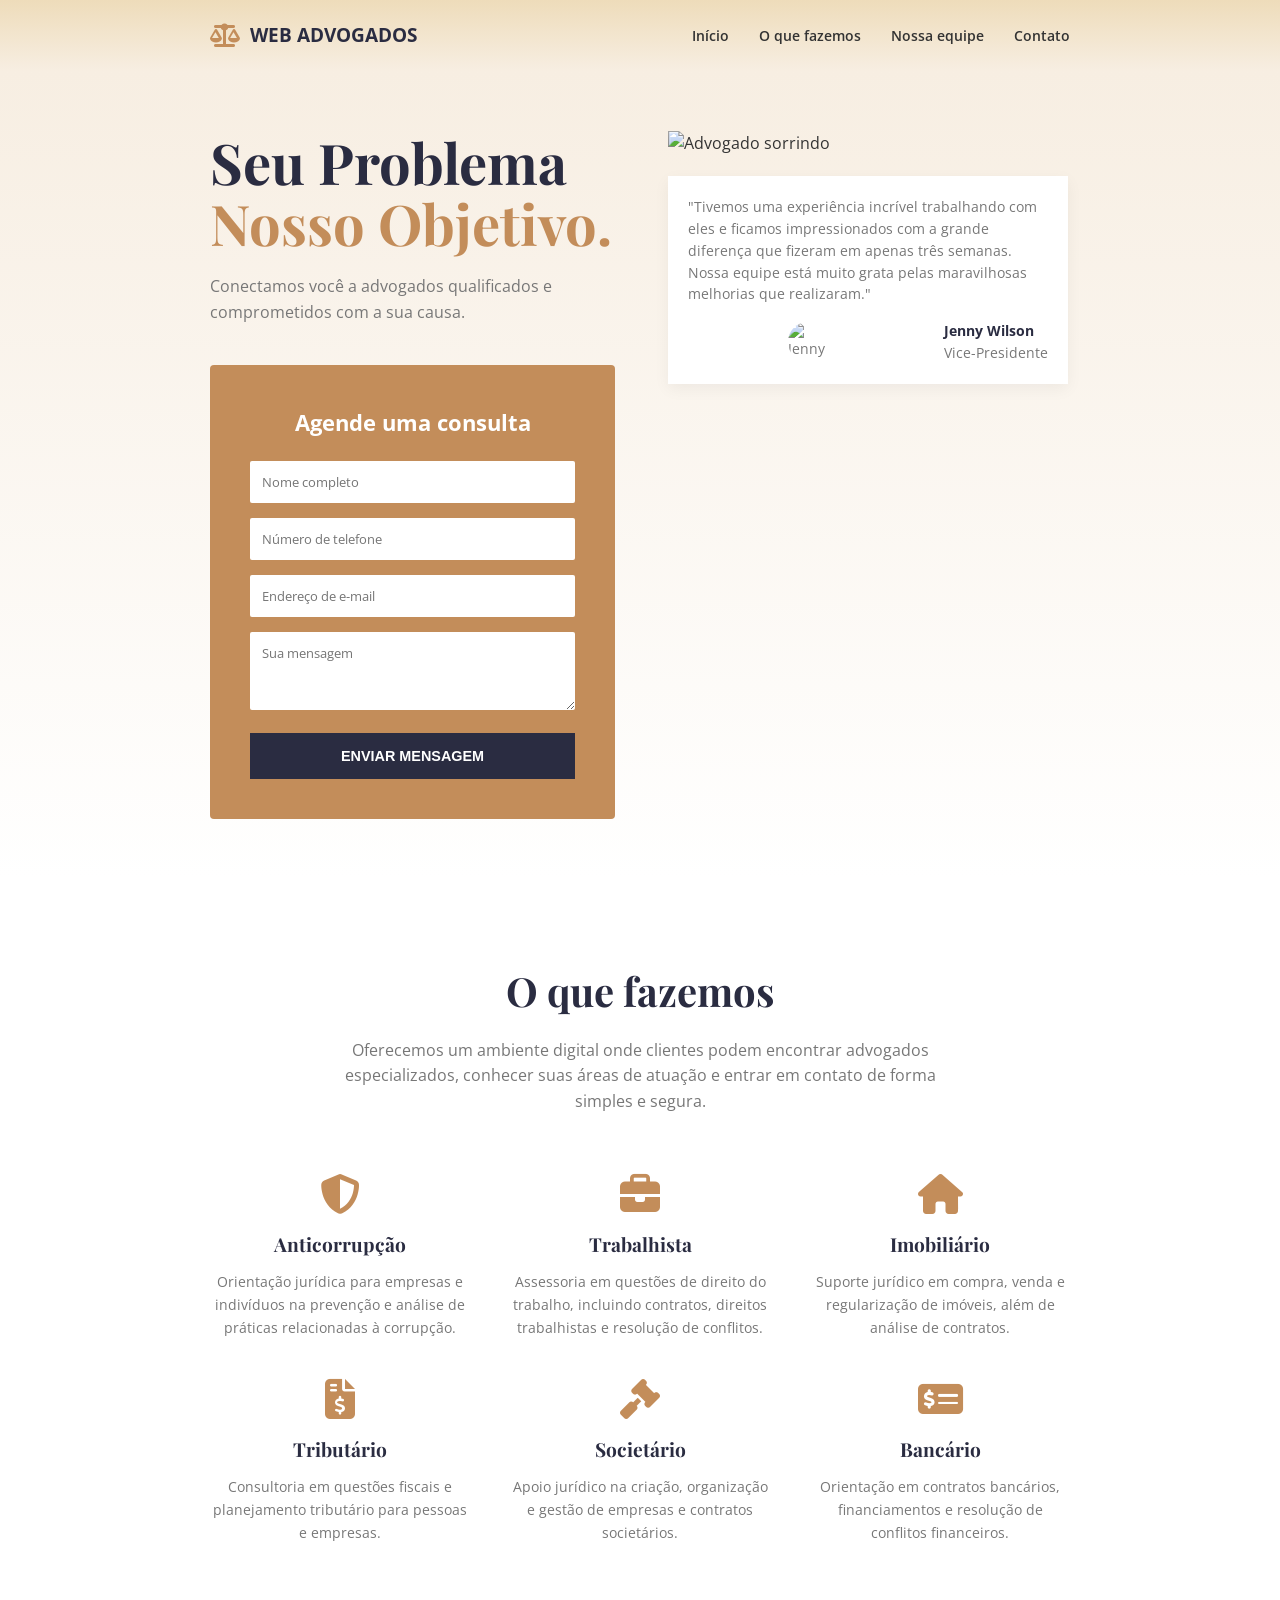
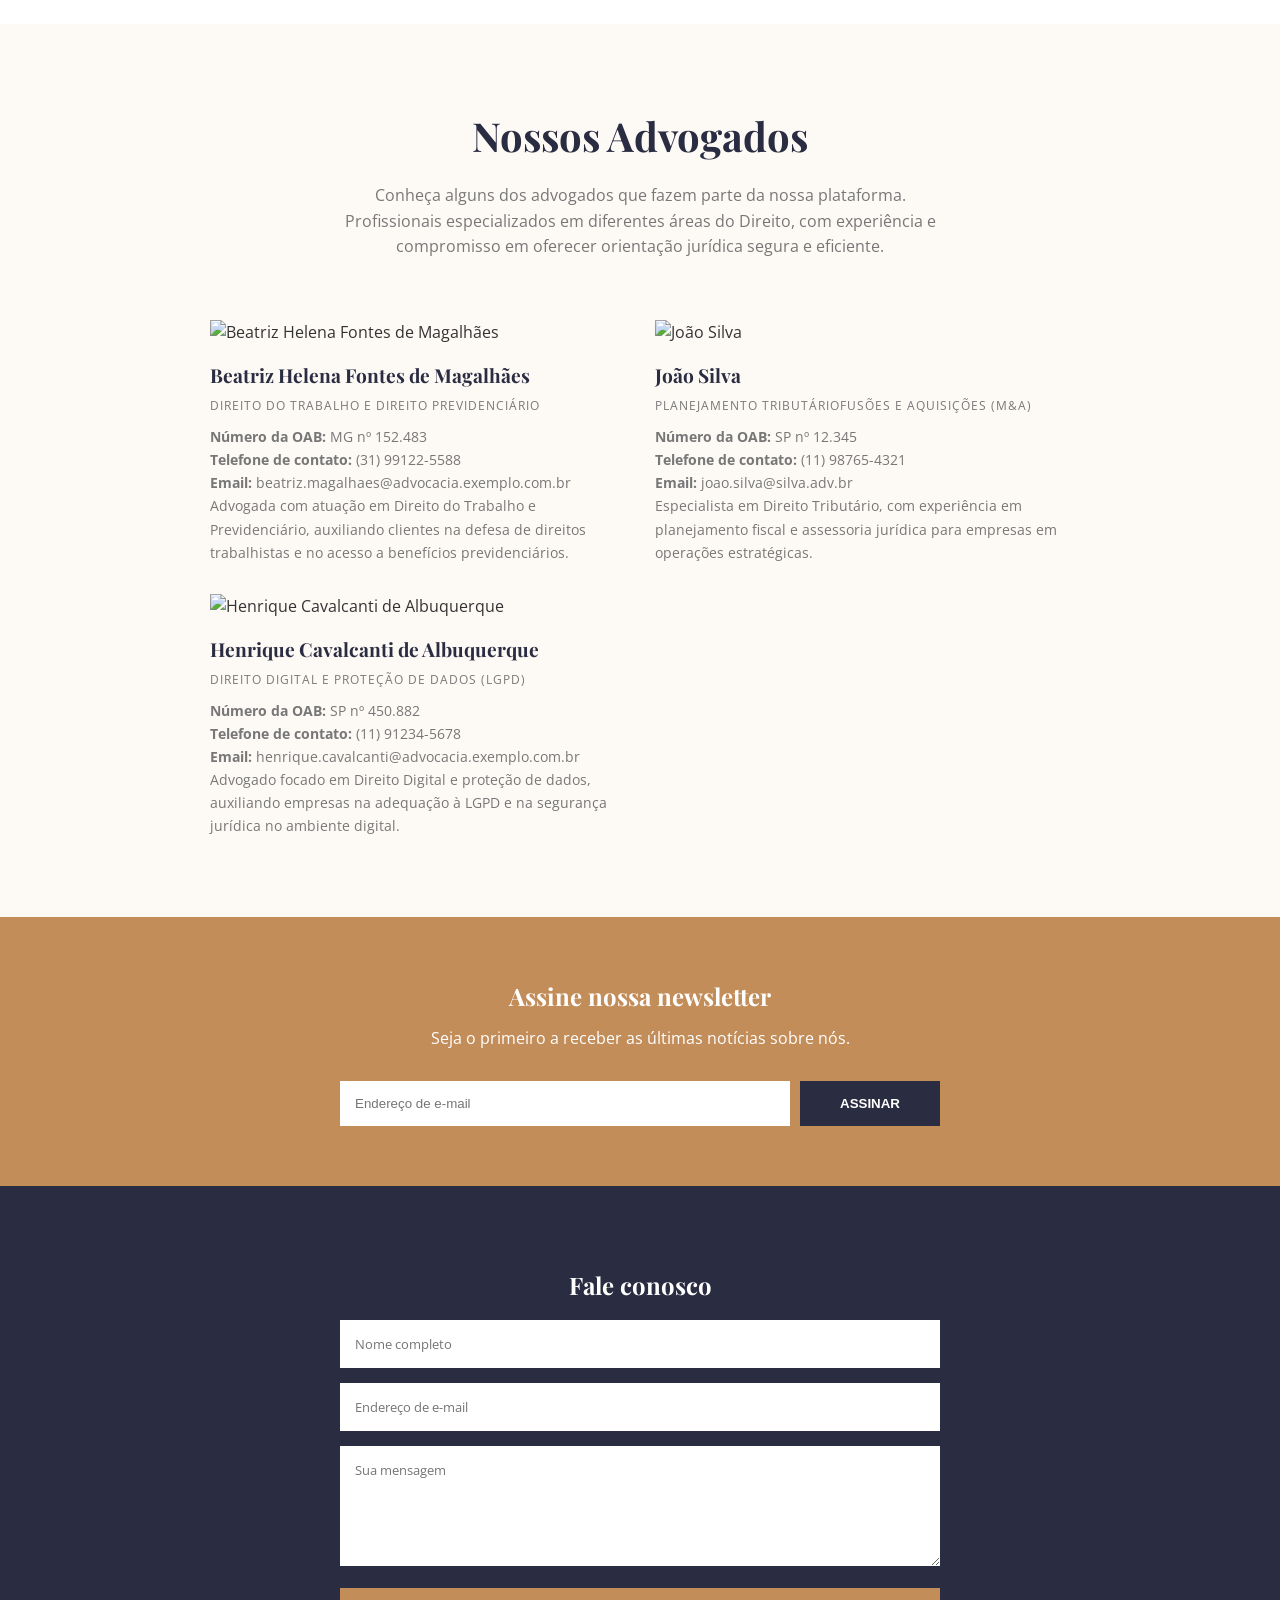
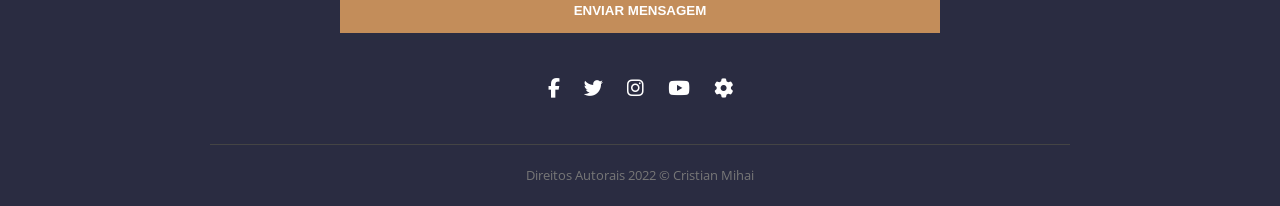
==== index.html @ 48b7bbeb "Site Web Advogados" ====
<!DOCTYPE html>
<html lang="pt-BR">
<head>
    <meta charset="UTF-8">
    <meta name="viewport" content="width=device-width, initial-scale=1.0">
    <title>Web Advogados</title>
    <link href="https://fonts.googleapis.com/css2?family=Playfair+Display:wght@700;900&family=Open+Sans:wght@400;600;700&display=swap" rel="stylesheet">
    <link rel="stylesheet" href="https://cdnjs.cloudflare.com/ajax/libs/font-awesome/6.4.0/css/all.min.css">
    <link rel="stylesheet" href="style.css">    
</head>
<body>

    <header>
        <div class="container header-content">
            <div class="logo">
                <i class="fa-solid fa-scale-balanced"></i> Web Advogados
            </div>
            <nav>
                <ul>
                    <li><a href="#">Início</a></li>
                    <li><a href="#">O que fazemos</a></li>
                    <li><a href="#">Nossa equipe</a></li>
                    <li><a href="#">Contato</a></li>
                </ul>
            </nav>
        </div>
    </header>

    <section class="hero">
        <div class="container hero-grid">
            <div class="hero-text">
                <h1>Seu Problema<br><span>Nosso Objetivo.</span></h1>
                <p>Conectamos você a advogados qualificados e comprometidos com a sua causa.</p>                 
                <div class="appointment-form">
                    <h3>Agende uma consulta</h3>
                    <form>
                        <input type="text" placeholder="Nome completo">
                        <input type="tel" placeholder="Número de telefone">
                        <input type="email" placeholder="Endereço de e-mail">
                        <textarea rows="3" placeholder="Sua mensagem"></textarea>
                        <button type="submit">Enviar Mensagem</button>
                    </form>
                </div>
            </div>

            <div class="hero-image-container">
                <img src="https://images.unsplash.com/photo-1560250097-0b93528c311a?ixlib=rb-4.0.3&auto=format&fit=crop&w=800&q=80" alt="Advogado sorrindo">
                
                <div class="testimonial">
                    <p>"Tivemos uma experiência incrível trabalhando com eles e ficamos impressionados com a grande diferença que fizeram em apenas três semanas. Nossa equipe está muito grata pelas maravilhosas melhorias que realizaram."</p>
                    <div class="testimonial-author">
                        <img src="https://images.unsplash.com/photo-1494790108377-be9c29b29330?ixlib=rb-4.0.3&auto=format&fit=crop&w=150&q=80" alt="Jenny Wilson">
                        <div class="author-info">
                            <strong>Jenny Wilson</strong>
                            <span>Vice-Presidente</span>
                        </div>
                    </div>
                </div>
            </div>
        </div>
    </section>

    <section class="services">
        <div class="container">
            <div class="section-header">
                <h2>O que fazemos</h2>
                <p>Oferecemos um ambiente digital onde clientes podem encontrar advogados especializados, conhecer suas áreas de atuação e entrar em contato de forma simples e segura.</p>
            </div>
            
            <div class="services-grid">
                <div class="service-item">
                    <i class="fa-solid fa-shield-halved"></i>
                    <h4>Anticorrupção</h4>
                    <p>Orientação jurídica para empresas e indivíduos na prevenção e análise de práticas relacionadas à corrupção.</p>
                </div>
                <div class="service-item">
                    <i class="fa-solid fa-briefcase"></i>
                    <h4>Trabalhista</h4>
                    <p>Assessoria em questões de direito do trabalho, incluindo contratos, direitos trabalhistas e resolução de conflitos.</p>
                </div>
                <div class="service-item">
                    <i class="fa-solid fa-house"></i>
                    <h4>Imobiliário</h4>
                    <p>Suporte jurídico em compra, venda e regularização de imóveis, além de análise de contratos.</p>
                </div>
                <div class="service-item">
                    <i class="fa-solid fa-file-invoice-dollar"></i>
                    <h4>Tributário</h4>
                    <p>Consultoria em questões fiscais e planejamento tributário para pessoas e empresas.</p>
                </div>
                <div class="service-item">
                    <i class="fa-solid fa-gavel"></i>
                    <h4>Societário</h4>
                    <p>Apoio jurídico na criação, organização e gestão de empresas e contratos societários.</p>
                </div>
                <div class="service-item">
                    <i class="fa-solid fa-money-check-dollar"></i>
                    <h4>Bancário</h4>
                    <p>Orientação em contratos bancários, financiamentos e resolução de conflitos financeiros.</p>
                </div>
            </div>
        </div>
    </section>

    <section class="team">
        <div class="container">
            <div class="section-header">
                <h2>Nossos Advogados</h2>
                <p>Conheça alguns dos advogados que fazem parte da nossa plataforma. 
                Profissionais especializados em diferentes áreas do Direito, com experiência 
                e compromisso em oferecer orientação jurídica segura e eficiente.</p>
            </div>

            <div class="team-grid">
                <div class="team-member">
                    <img src="b.jpeg" alt="Beatriz Helena Fontes de Magalhães">
                    <h4>Beatriz Helena Fontes de Magalhães</h4>
                    <span class="role">Direito do Trabalho e Direito Previdenciário</span>
                    <p><strong>Número da OAB:</strong> MG nº 152.483</p>
                    <p><strong>Telefone de contato:</strong> (31) 99122-5588</p>
                    <p><strong>Email:</strong> beatriz.magalhaes@advocacia.exemplo.com.br</p>
                    <p>Advogada com atuação em Direito do Trabalho e Previdenciário, auxiliando 
                    clientes na defesa de direitos trabalhistas e no acesso a benefícios previdenciários.</p>
                </div>
                <div class="team-member">
                    <img src="a.jpeg" alt="João Silva">
                    <h4>João Silva</h4>
                    <span class="role">Planejamento TributárioFusões e Aquisições (M&A)</span>
                    <p><strong>Número da OAB:</strong> SP nº 12.345</p>
                    <p><strong>Telefone de contato:</strong> (11) 98765-4321</p>
                    <p><strong>Email:</strong>  joao.silva@silva.adv.br</p>
                    <p>Especialista em Direito Tributário, com experiência em planejamento fiscal 
                    e assessoria jurídica para empresas em operações estratégicas.</p>
                </div>
                <div class="team-member">
                    <img src="c.jpeg" alt="Henrique Cavalcanti de Albuquerque">
                    <h4>Henrique Cavalcanti de Albuquerque</h4>
                    <span class="role">Direito Digital e Proteção de Dados (LGPD)</span>
                    <p><strong>Número da OAB:</strong> SP nº 450.882</p>
                    <p><strong>Telefone de contato:</strong> (11) 91234-5678</p>
                    <p><strong>Email:</strong> henrique.cavalcanti@advocacia.exemplo.com.br</p>
                    <p>Advogado focado em Direito Digital e proteção de dados, auxiliando empresas 
                    na adequação à LGPD e na segurança jurídica no ambiente digital.</p>
                </div>
            </div>
        </div>
    </section>

    <section class="newsletter">
        <div class="container">
            <h2>Assine nossa newsletter</h2>
            <p>Seja o primeiro a receber as últimas notícias sobre nós.</p>
            <form class="newsletter-form">
                <input type="email" placeholder="Endereço de e-mail" required>
                <button type="submit">ASSINAR</button>
            </form>
        </div>
    </section>

    <footer>
        <div class="container">
            <h2>Fale conosco</h2>
            
            <form class="contact-form">
                <input type="text" placeholder="Nome completo" required>
                <input type="email" placeholder="Endereço de e-mail" required>
                <textarea placeholder="Sua mensagem" required></textarea>
                <button type="submit">ENVIAR MENSAGEM</button>
            </form>

            <div class="social-icons">
                <a href="#"><i class="fa-brands fa-facebook-f"></i></a>
                <a href="#"><i class="fa-brands fa-twitter"></i></a>
                <a href="#"><i class="fa-brands fa-instagram"></i></a>
                <a href="#"><i class="fa-brands fa-youtube"></i></a>
                <a href="#"><i class="fa-solid fa-gear"></i></a>
            </div>

            <div class="copyright">
                <p>Direitos Autorais 2022 © Cristian Mihai</p>
            </div>
        </div>
    </footer>

</body>
</html>
---- style.css ----
:root {
    --primary-dark: #2a2c41;
    --primary-gold: #c38d5a;
    --bg-light: #fdfaf6;
    --text-dark: #333333;
    --text-light: #777777;
    --font-serif: 'Playfair Display', serif;
    --font-sans: 'Open Sans', sans-serif;
}

* {
    margin: 0;
    padding: 0;
    box-sizing: border-box;
}

body {
    font-family: var(--font-sans);
    color: var(--text-dark);
    line-height: 1.6;
    background-color: #ffffff;
}

h1, h2, h3, h4 {
    font-family: var(--font-serif);
    color: var(--primary-dark);
}

a {
    text-decoration: none;
    color: inherit;
}

.container {
    max-width: 900px;
    margin: 0 auto;
    padding: 0 20px;
}

/* --- HEADER --- */
header {
    background: linear-gradient(to bottom, #eedcba, #f7eee2);
    padding: 20px 0;
}

.header-content {
    display: flex;
    justify-content: space-between;
    align-items: center;
}

.logo {
    font-family: var(--font-sans);
    font-weight: 700;
    font-size: 1.2rem;
    color: var(--primary-dark);
    display: flex;
    align-items: center;
    gap: 10px;
    text-transform: uppercase;
}

.logo i {
    color: var(--primary-gold);
    font-size: 1.5rem;
}

nav ul {
    list-style: none;
    display: flex;
    gap: 30px;
    font-size: 0.9rem;
    font-weight: 600;
}

/* --- HERO SECTION --- */
.hero {
    background: linear-gradient(to bottom, #f7eee2, #ffffff);
    padding: 60px 0;
}

.hero-grid {
    display: grid;
    grid-template-columns: 1fr 1fr;
    gap: 50px;
}

.hero-text h1 {
    font-size: 3.5rem;
    line-height: 1.1;
    margin-bottom: 20px;
}

.hero-text h1 span {
    color: var(--primary-gold);
}

.hero-text > p {
    color: var(--text-light);
    margin-bottom: 40px;
    max-width: 400px;
}

.appointment-form {
    background-color: var(--primary-gold);
    padding: 40px;
    border-radius: 4px;
    max-width: 450px;
}

.appointment-form h3 {
    color: #ffffff;
    margin-bottom: 20px;
    font-family: var(--font-sans);
    text-align: center;
    font-size: 1.4rem;
}

.appointment-form input,
.appointment-form textarea {
    width: 100%;
    padding: 12px;
    margin-bottom: 15px;
    border: none;
    border-radius: 2px;
    font-family: var(--font-sans);
}

.appointment-form button {
    width: 100%;
    background-color: var(--primary-dark);
    color: #ffffff;
    border: none;
    padding: 15px;
    font-weight: bold;
    cursor: pointer;
    text-transform: uppercase;
    font-size: 0.9rem;
}

.hero-image-container {
    position: relative;
}

.hero-image-container img {
    width: 100%;
    max-width: 400px;
    display: block;
    margin: 0 auto;
}

.testimonial {
    background-color: #ffffff;
    padding: 20px;
    margin-top: 20px;
    font-size: 0.85rem;
    color: var(--text-light);
    box-shadow: 0 5px 15px rgba(0,0,0,0.05);
    max-width: 400px;
    margin-left: auto;
    margin-right: auto;
}

.testimonial-author {
    display: flex;
    align-items: center;
    gap: 15px;
    margin-top: 15px;
}

.testimonial-author img {
    width: 40px;
    height: 40px;
    border-radius: 50%;
    object-fit: cover;
}

.author-info strong {
    display: block;
    color: var(--primary-dark);
}

/* --- SERVICES SECTION --- */
.services {
    padding: 80px 0;
    text-align: center;
}

.section-header {
    margin-bottom: 60px;
}

.section-header h2 {
    font-size: 2.5rem;
    margin-bottom: 15px;
}

.section-header p {
    color: var(--text-light);
    max-width: 600px;
    margin: 0 auto;
}

.services-grid {
    display: grid;
    grid-template-columns: repeat(3, 1fr);
    gap: 40px;
}

.service-item i {
    font-size: 2.5rem;
    color: var(--primary-gold);
    margin-bottom: 15px;
}

.service-item h4 {
    font-size: 1.2rem;
    margin-bottom: 10px;
}

.service-item p {
    font-size: 0.9rem;
    color: var(--text-light);
}

/* --- TEAM SECTION --- */
.team {
    padding: 80px 0;
    background-color: var(--bg-light);
    text-align: center;
}

.team-grid {
    display: grid;
    grid-template-columns: repeat(2, 1fr);
    gap: 30px;
    text-align: left;
}

.team-member img {
    width: 100%;
    height: 250px;
    object-fit: cover;
    margin-bottom: 15px;
}

.team-member h4 {
    font-size: 1.2rem;
    margin-bottom: 5px;
}

.team-member .role {
    font-size: 0.75rem;
    color: var(--text-light);
    text-transform: uppercase;
    letter-spacing: 1px;
    display: block;
    margin-bottom: 10px;
}

.team-member p {
    font-size: 0.9rem;
    color: var(--text-light);
}

/* --- NEWSLETTER SECTION --- */
.newsletter {
    background-color: var(--primary-gold);
    padding: 60px 0;
    text-align: center;
    color: #ffffff;
}

.newsletter h2 {
    color: #ffffff;
    margin-bottom: 10px;
}

.newsletter p {
    margin-bottom: 30px;
}

.newsletter-form {
    display: flex;
    justify-content: center;
    max-width: 600px;
    margin: 0 auto;
    gap: 10px;
}

.newsletter-form input {
    flex: 1;
    padding: 15px;
    border: none;
}

.newsletter-form button {
    background-color: var(--primary-dark);
    color: #ffffff;
    border: none;
    padding: 0 40px;
    font-weight: bold;
    cursor: pointer;
}

/* --- FOOTER / CONTACT --- */
footer {
    background-color: var(--primary-dark);
    color: #ffffff;
    padding: 80px 0 20px;
    text-align: center;
}

footer h2 {
    color: #ffffff;
    margin-bottom: 15px;
}

footer > p {
    color: #aaaaaa;
    margin-bottom: 40px;
    font-size: 0.9rem;
}

.contact-form {
    max-width: 600px;
    margin: 0 auto 40px;
}

.contact-form input,
.contact-form textarea {
    width: 100%;
    padding: 15px;
    margin-bottom: 15px;
    border: none;
    background-color: #ffffff;
    font-family: var(--font-sans);
}

.contact-form textarea {
    height: 120px;
    resize: vertical;
}

.contact-form button {
    width: 100%;
    background-color: var(--primary-gold);
    color: #ffffff;
    border: none;
    padding: 15px;
    font-weight: bold;
    cursor: pointer;
}

.social-icons {
    margin-bottom: 40px;
}

.social-icons a {
    display: inline-block;
    margin: 0 10px;
    color: #ffffff;
    font-size: 1.2rem;
}

.copyright {
    font-size: 0.8rem;
    color: #777777;
    border-top: 1px solid #444;
    padding-top: 20px;
}
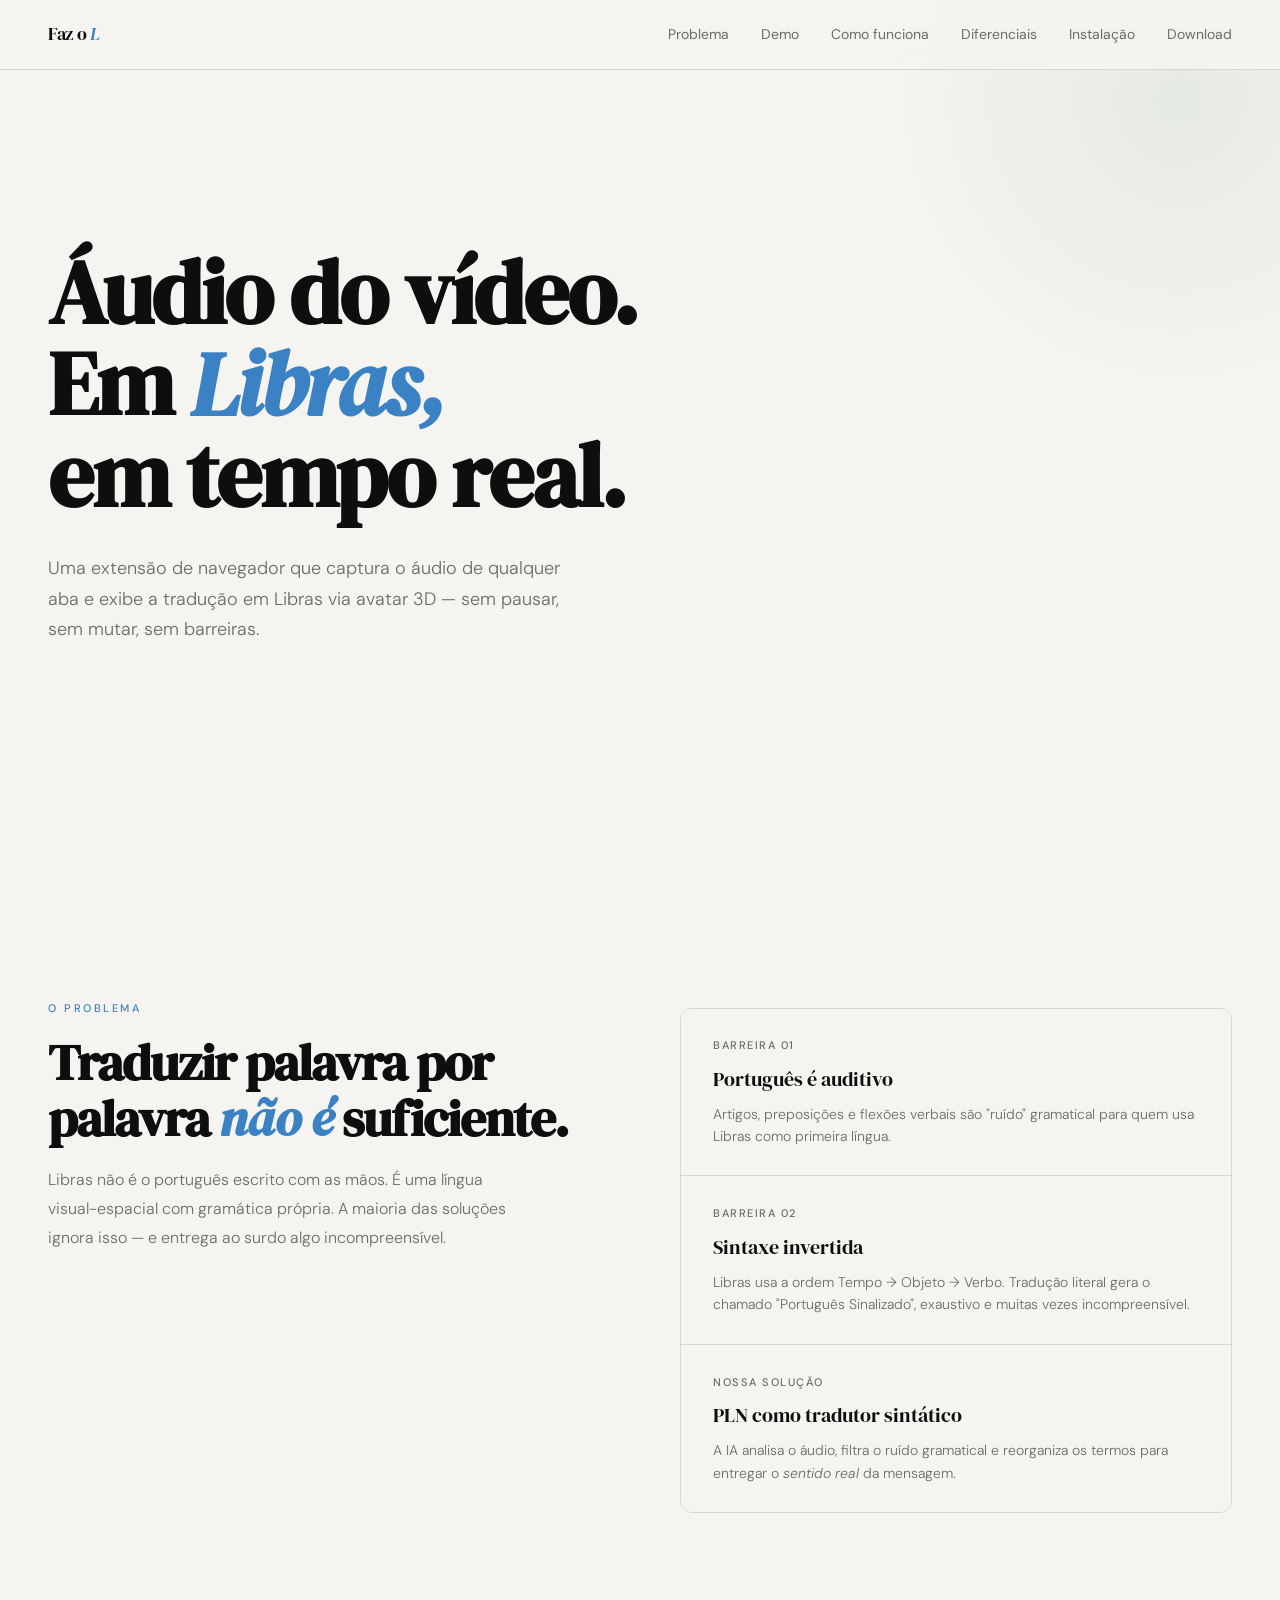
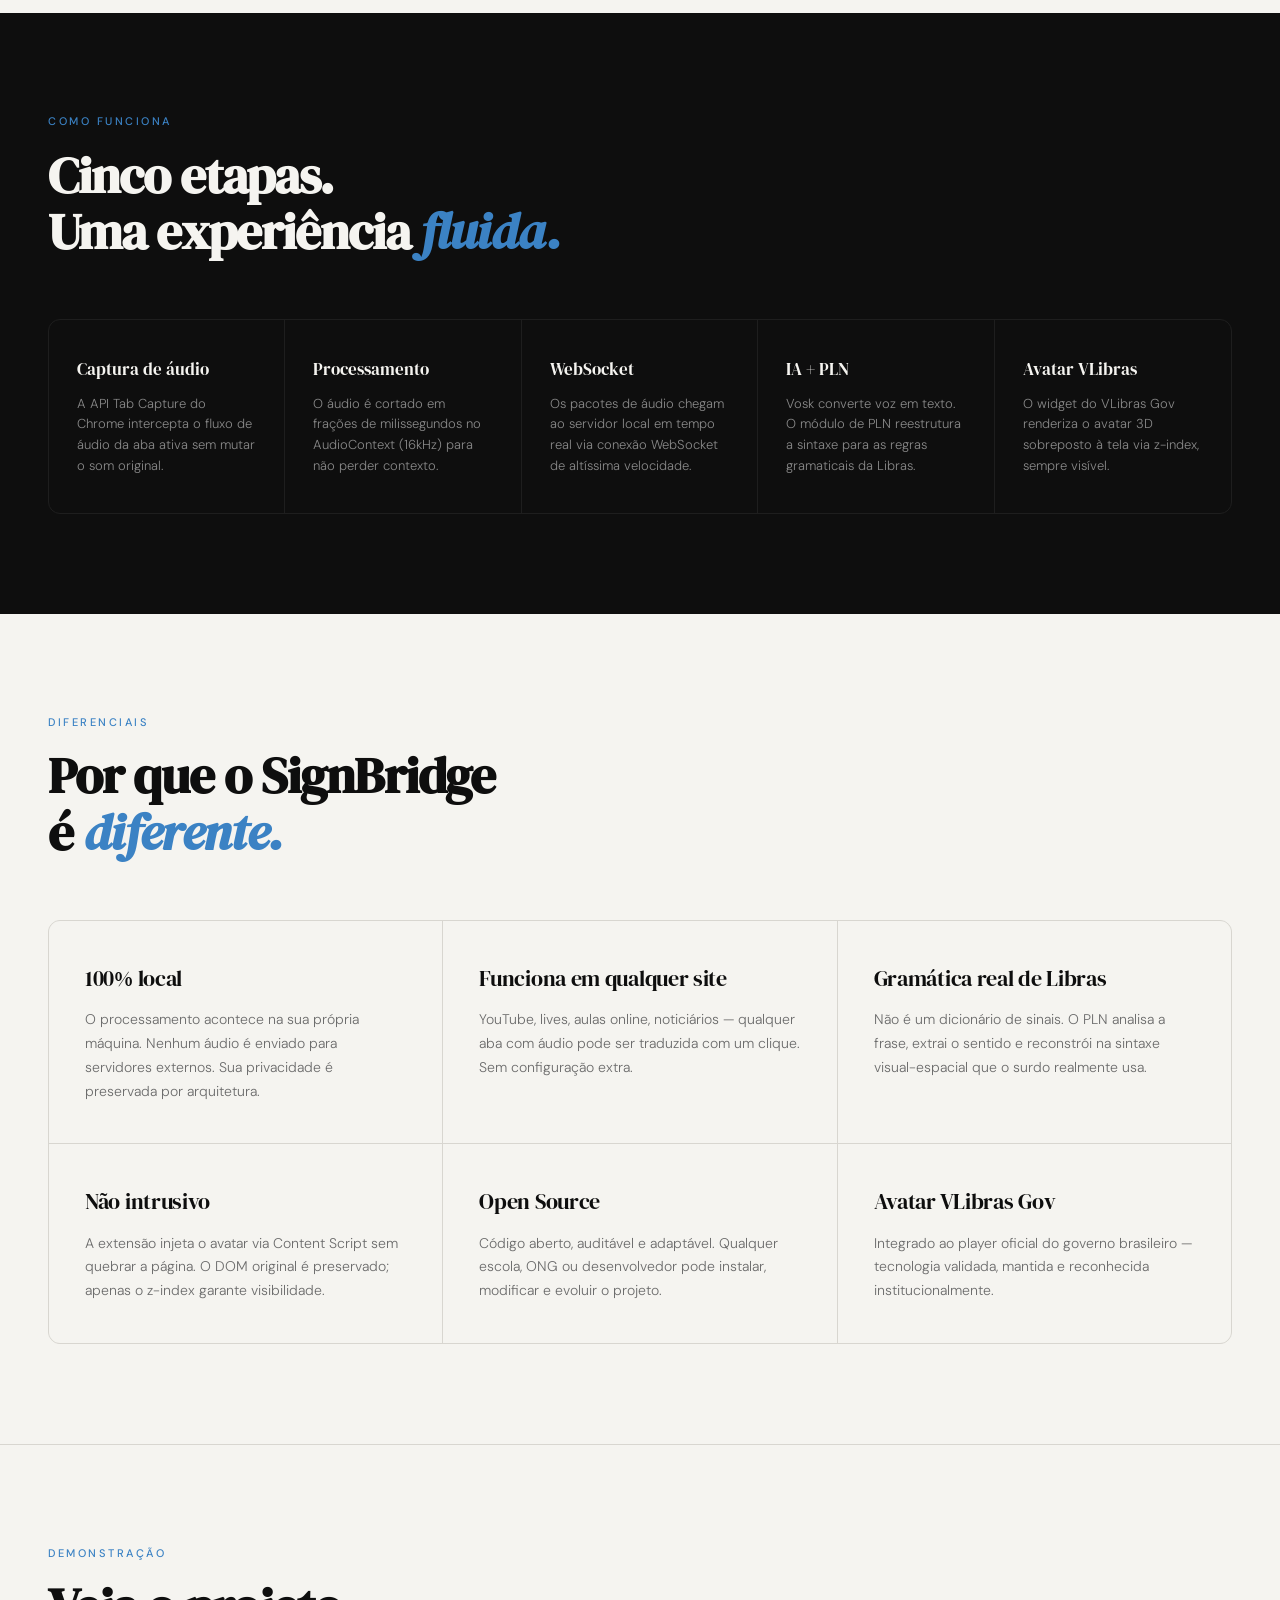
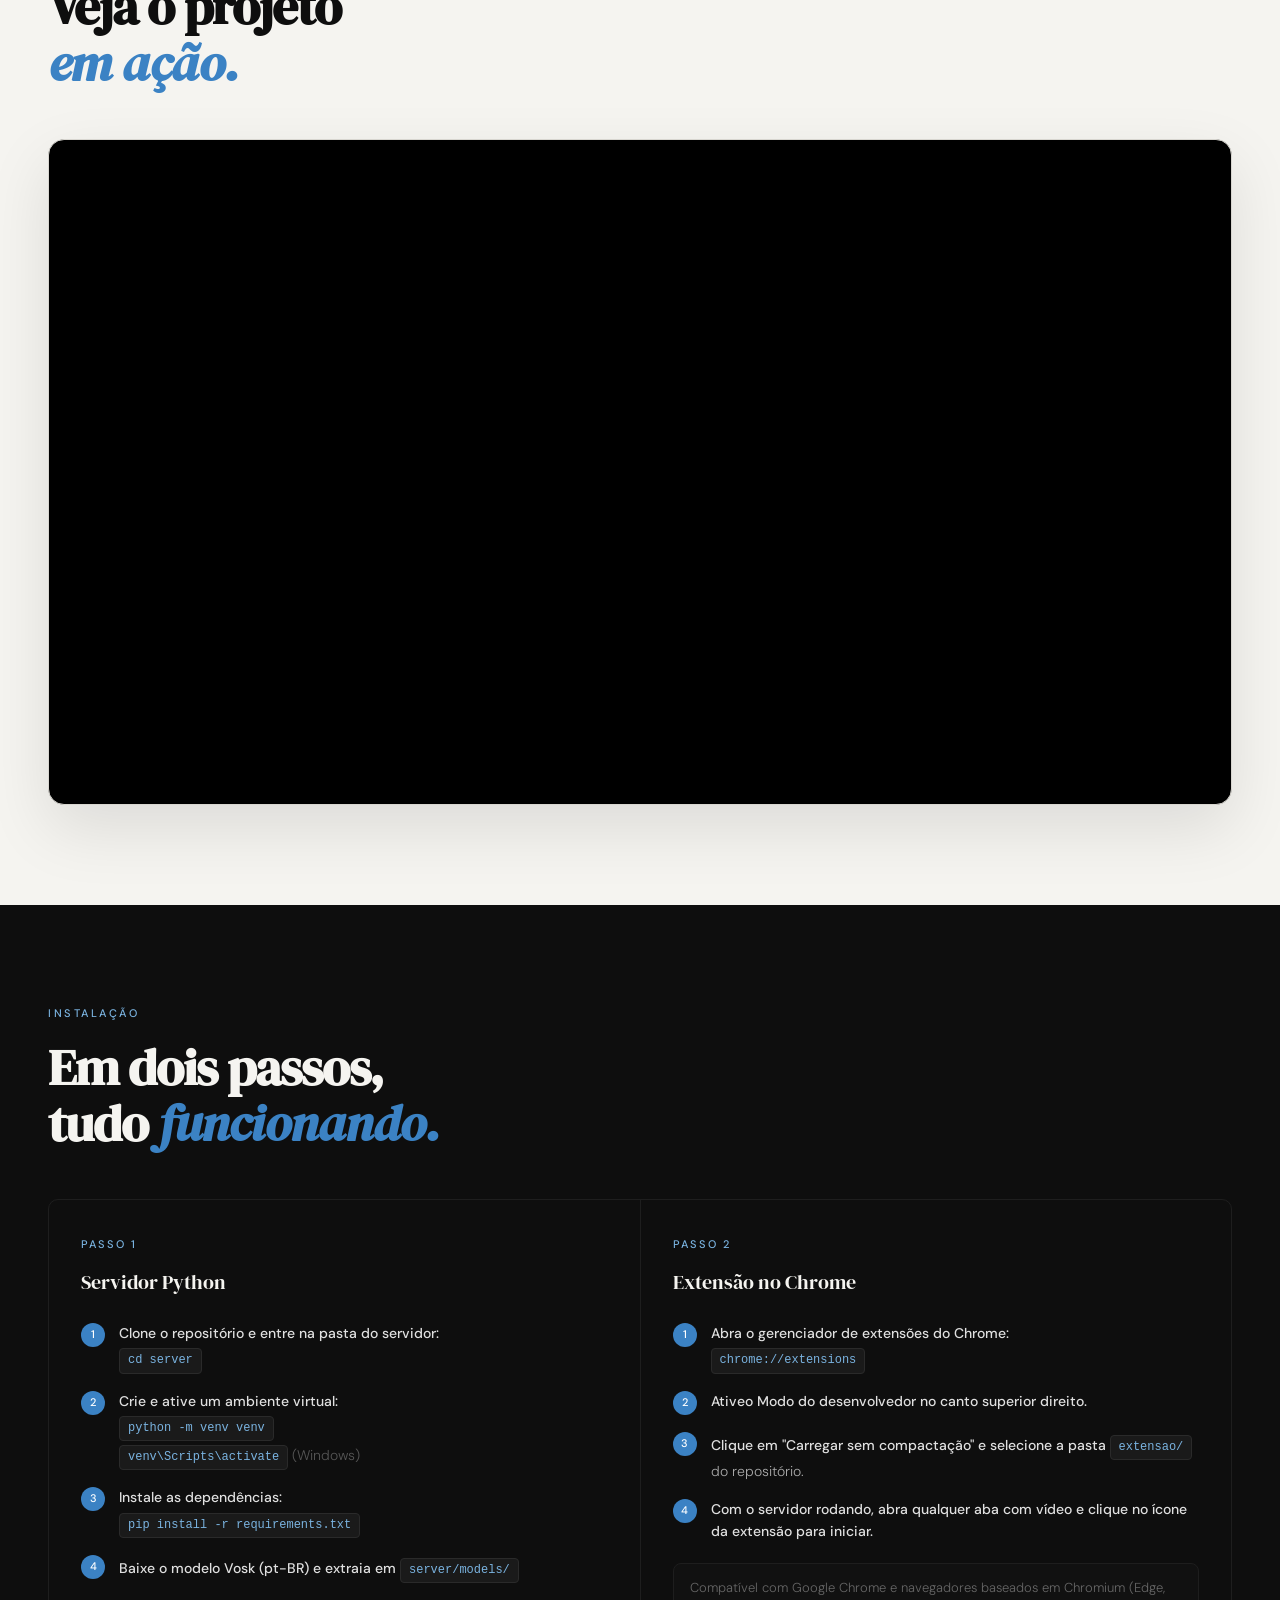
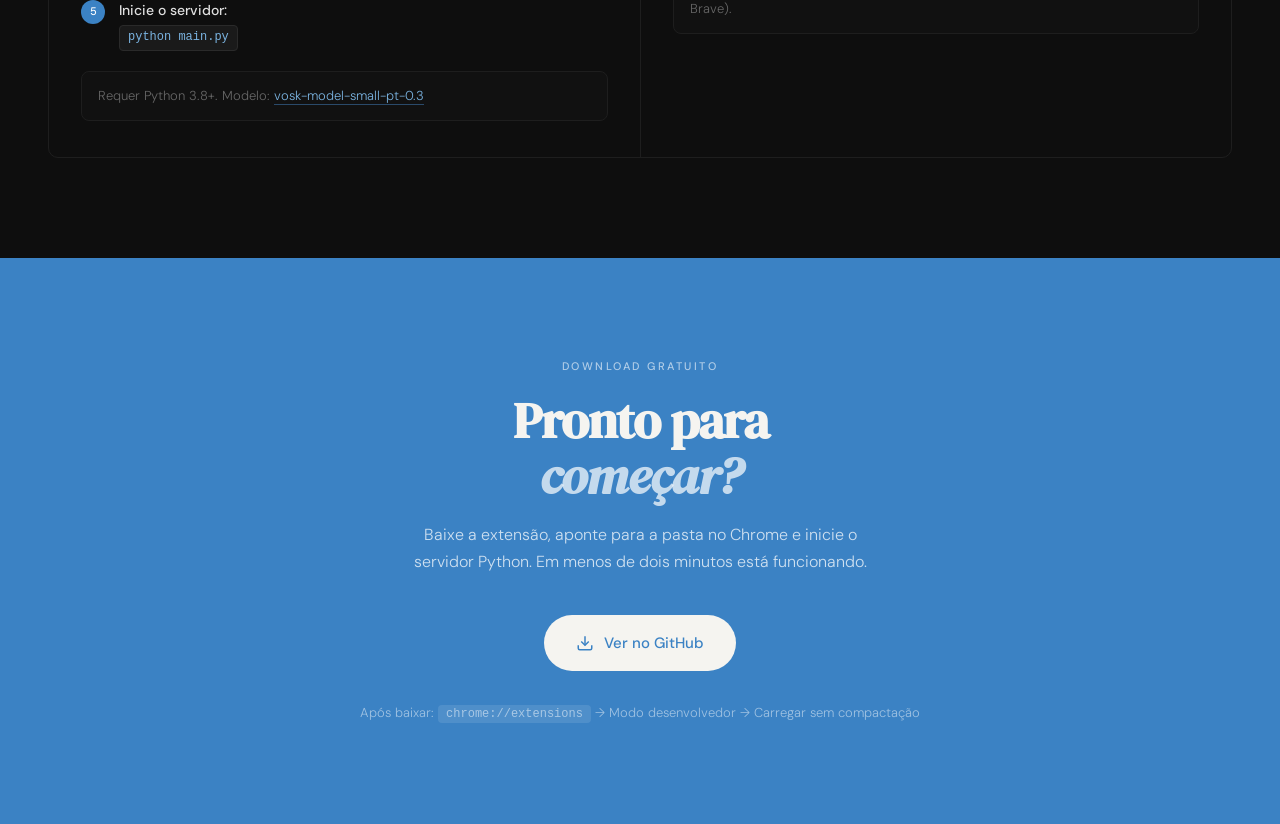
==== commit 14433f9a: "Merge pull request #7 from lLuizSales/main correcao-layout-do-video" ====
--- a/index.html
+++ b/index.html
@@ -1,186 +1,753 @@
 <!DOCTYPE html>
 <html lang="pt-BR">
 <head>
-    <meta charset="UTF-8">
-    <meta name="viewport" content="width=device-width, initial-scale=1.0">
-    <title>Web Advogados</title>
-    <link href="https://fonts.googleapis.com/css2?family=Playfair+Display:wght@700;900&family=Open+Sans:wght@400;600;700&display=swap" rel="stylesheet">
-    <link rel="stylesheet" href="https://cdnjs.cloudflare.com/ajax/libs/font-awesome/6.4.0/css/all.min.css">
-    <link rel="stylesheet" href="style.css">    
+<meta charset="UTF-8">
+<meta name="viewport" content="width=device-width, initial-scale=1.0">
+<title>Faz o L</title>
+<link href="https://fonts.googleapis.com/css2?family=DM+Serif+Display:ital@0;1&family=DM+Sans:wght@300;400;500&display=swap" rel="stylesheet">
+<style>
+  *, *::before, *::after { box-sizing: border-box; margin: 0; padding: 0; }
+
+  :root {
+    --black: #0e0e0e;
+    --white: #f5f4f0;
+    --accent: #3b82c4;
+    --accent-light: #e8f0fb;
+    --mid: #6b6b6b;
+    --border: #d8d6d0;
+    --serif: 'DM Serif Display', Georgia, serif;
+    --sans: 'DM Sans', sans-serif;
+  }
+  
+
+  html { scroll-behavior: smooth; }
+
+  body {
+    background: var(--white);
+    color: var(--black);
+    font-family: var(--sans);
+    font-weight: 300;
+    line-height: 1.6;
+    overflow-x: hidden;
+  }
+
+  nav {
+    position: fixed; top: 0; left: 0; right: 0; z-index: 100;
+    display: flex; align-items: center; justify-content: space-between;
+    padding: 20px 48px;
+    background: rgba(245,244,240,0.92);
+    backdrop-filter: blur(12px);
+    border-bottom: 1px solid var(--border);
+  }
+  .nav-logo {
+    font-family: var(--serif);
+    font-size: 18px;
+    letter-spacing: -0.3px;
+  }
+  .nav-logo span { color: var(--accent); font-style: italic; }
+  .nav-links { display: flex; gap: 32px; }
+  .nav-links a {
+    text-decoration: none;
+    color: var(--mid);
+    font-size: 14px;
+    font-weight: 400;
+    transition: color .2s;
+  }
+  .nav-links a:hover { color: var(--black); }
+  .nav-cta {
+    background: var(--black);
+    color: var(--white) !important;
+    padding: 8px 20px;
+    border-radius: 100px;
+    font-size: 13px !important;
+    font-weight: 500 !important;
+    transition: background .2s !important;
+  }
+  .nav-cta:hover { background: var(--accent) !important; color: var(--white) !important; }
+
+  .hero {
+    min-height: 100vh;
+    display: flex; flex-direction: column; justify-content: center;
+    padding: 120px 48px 80px;
+    position: relative;
+    overflow: hidden;
+  }
+  .hero::before {
+    content: '';
+    position: absolute; top: -200px; right: -200px;
+    width: 600px; height: 600px;
+    background: radial-gradient(circle, rgba(26,92,64,0.07) 0%, transparent 70%);
+    pointer-events: none;
+  }
+  .hero-eyebrow {
+    font-size: 12px;
+    font-weight: 500;
+    letter-spacing: 2px;
+    text-transform: uppercase;
+    color: var(--accent);
+    margin-bottom: 24px;
+    opacity: 0;
+    animation: fadeUp .8s ease forwards .1s;
+  }
+  .hero h1 {
+    font-family: var(--serif);
+    font-size: clamp(52px, 7vw, 96px);
+    line-height: 1.02;
+    letter-spacing: -2px;
+    max-width: 800px;
+    margin-bottom: 32px;
+    opacity: 0;
+    animation: fadeUp .8s ease forwards .25s;
+  }
+  .hero h1 em { font-style: italic; color: var(--accent); }
+  .hero-sub {
+    font-size: 18px;
+    color: var(--mid);
+    max-width: 520px;
+    line-height: 1.7;
+    margin-bottom: 48px;
+    opacity: 0;
+    animation: fadeUp .8s ease forwards .4s;
+  }
+  .hero-actions {
+    display: flex; gap: 16px; align-items: center;
+    opacity: 0;
+    animation: fadeUp .8s ease forwards .55s;
+  }
+  .btn-primary {
+    display: inline-flex; align-items: center; gap: 8px;
+    background: var(--black);
+    color: var(--white);
+    padding: 14px 28px;
+    border-radius: 100px;
+    font-size: 15px;
+    font-weight: 500;
+    text-decoration: none;
+    transition: background .25s, transform .2s;
+  }
+  .btn-primary:hover { background: var(--accent); transform: translateY(-1px); }
+  .btn-secondary {
+    display: inline-flex; align-items: center; gap: 8px;
+    color: var(--black);
+    font-size: 14px;
+    font-weight: 400;
+    text-decoration: none;
+    border-bottom: 1px solid var(--border);
+    padding-bottom: 2px;
+    transition: border-color .2s, color .2s;
+  }
+  .btn-secondary:hover { color: var(--accent); border-color: var(--accent); }
+
+  .hero-scroll {
+    position: absolute; bottom: 40px; left: 48px;
+    display: flex; align-items: center; gap: 12px;
+    font-size: 12px; color: var(--mid); letter-spacing: 1px; text-transform: uppercase;
+    opacity: 0;
+    animation: fadeUp .8s ease forwards .7s;
+  }
+  .scroll-line {
+    width: 40px; height: 1px; background: var(--border);
+    position: relative; overflow: hidden;
+  }
+  .scroll-line::after {
+    content: '';
+    position: absolute; top: 0; left: -100%;
+    width: 100%; height: 100%; background: var(--accent);
+    animation: scrollLine 2s ease infinite 1s;
+  }
+
+  .stats-bar {
+    border-top: 1px solid var(--border);
+    border-bottom: 1px solid var(--border);
+    padding: 28px 48px;
+    display: grid;
+    grid-template-columns: repeat(3, 1fr);
+    gap: 0;
+  }
+  .stat {
+    padding: 0 40px;
+    border-right: 1px solid var(--border);
+  }
+  .stat:first-child { padding-left: 0; }
+  .stat:last-child { border-right: none; }
+  .stat-num {
+    font-family: var(--serif);
+    font-size: 40px;
+    letter-spacing: -1px;
+    color: var(--black);
+    line-height: 1;
+    margin-bottom: 6px;
+  }
+  .stat-num em { color: var(--accent); font-style: italic; }
+  .stat-label { font-size: 13px; color: var(--mid); }
+
+  section { padding: 100px 48px; }
+  .section-label {
+    font-size: 11px;
+    font-weight: 500;
+    letter-spacing: 2.5px;
+    text-transform: uppercase;
+    color: var(--accent);
+    margin-bottom: 16px;
+  }
+  .section-title {
+    font-family: var(--serif);
+    font-size: clamp(32px, 4vw, 52px);
+    letter-spacing: -1px;
+    line-height: 1.1;
+    max-width: 600px;
+    margin-bottom: 20px;
+  }
+  .section-title em { font-style: italic; color: var(--accent); }
+
+  .problema {
+    display: grid;
+    grid-template-columns: 1fr 1fr;
+    gap: 80px;
+    align-items: start;
+  }
+  .problema-left {}
+  .problema-desc {
+    font-size: 16px;
+    color: var(--mid);
+    line-height: 1.8;
+    max-width: 480px;
+  }
+  .problema-cards {
+    display: flex;
+    flex-direction: column;
+    gap: 1px;
+    margin-top: 8px;
+    border: 1px solid var(--border);
+    border-radius: 12px;
+    overflow: hidden;
+  }
+  .prob-card {
+    padding: 28px 32px;
+    background: var(--white);
+    border-bottom: 1px solid var(--border);
+    transition: background .2s;
+  }
+  .prob-card:last-child { border-bottom: none; }
+  
+  .prob-card-tag {
+    font-size: 11px; font-weight: 500; letter-spacing: 1.5px;
+    text-transform: uppercase; color: var(--mid);
+    margin-bottom: 8px;
+  }
+  .prob-card-title {
+    font-family: var(--serif);
+    font-size: 20px;
+    margin-bottom: 8px;
+  }
+  .prob-card p { font-size: 14px; color: var(--mid); line-height: 1.6; }
+
+  .como-funciona { background: var(--black); color: var(--white); }
+  .como-funciona .section-label { color: #3b82c4; }
+  .como-funciona .section-title { color: var(--white); }
+  .steps {
+    display: grid;
+    grid-template-columns: repeat(5, 1fr);
+    gap: 0;
+    margin-top: 60px;
+    border: 1px solid #1e1e1e;
+    border-radius: 12px;
+    overflow: hidden;
+  }
+  .step {
+    padding: 36px 28px;
+    border-right: 1px solid #1e1e1e;
+    position: relative;
+    transition: background .25s;
+  }
+  .step:last-child { border-right: none; }
+  
+  .step-num {
+    font-family: var(--serif);
+    font-size: 48px;
+    color: #1e1e1e;
+    line-height: 1;
+    margin-bottom: 20px;
+    letter-spacing: -2px;
+  }
+  .step-icon {
+    width: 36px; height: 36px;
+    background: var(--accent);
+    border-radius: 8px;
+    display: flex; align-items: center; justify-content: center;
+    margin-bottom: 16px;
+    font-size: 16px;
+  }
+  .step h3 {
+    font-family: var(--serif);
+    font-size: 17px;
+    font-weight: 400;
+    margin-bottom: 10px;
+    color: var(--white);
+  }
+  .step p { font-size: 13px; color: #888; line-height: 1.6; }
+
+  .diferenciais-grid {
+    display: grid;
+    grid-template-columns: repeat(3, 1fr);
+    gap: 1px;
+    margin-top: 60px;
+    border: 1px solid var(--border);
+    border-radius: 12px;
+    overflow: hidden;
+    background: var(--border);
+  }
+  .dif-card {
+    background: var(--white);
+    padding: 40px 36px;
+    transition: background .2s;
+  }
+  
+  .dif-icon {
+    width: 44px; height: 44px;
+    background: var(--accent-light);
+    border-radius: 10px;
+    display: flex; align-items: center; justify-content: center;
+    font-size: 20px;
+    margin-bottom: 20px;
+  }
+  .dif-card h3 {
+    font-family: var(--serif);
+    font-size: 22px;
+    font-weight: 400;
+    margin-bottom: 12px;
+    letter-spacing: -0.3px;
+  }
+  .dif-card p { font-size: 14px; color: var(--mid); line-height: 1.7; }
+
+  .download-section {
+    background: var(--accent);
+    color: var(--white);
+    text-align: center;
+    padding: 100px 48px;
+  }
+  .download-section .section-label { color: rgba(255,255,255,0.6); }
+  .download-section .section-title { color: var(--white); margin: 0 auto 16px; }
+  .download-section .section-title em { color: rgba(255,255,255,0.7); }
+  .download-desc {
+    font-size: 16px;
+    color: rgba(255,255,255,0.75);
+    max-width: 480px;
+    margin: 0 auto 40px;
+    line-height: 1.7;
+  }
+  .download-actions {
+    display: flex; gap: 16px; justify-content: center; align-items: center; flex-wrap: wrap;
+  }
+  .btn-download {
+    display: inline-flex; align-items: center; gap: 10px;
+    background: var(--white);
+    color: var(--accent);
+    padding: 16px 32px;
+    border-radius: 100px;
+    font-size: 15px;
+    font-weight: 500;
+    text-decoration: none;
+    transition: transform .2s, box-shadow .2s;
+  }
+  .btn-download:hover { transform: translateY(-2px); box-shadow: 0 8px 24px rgba(0,0,0,0.15); }
+  .btn-github {
+    display: inline-flex; align-items: center; gap: 8px;
+    color: rgba(255,255,255,0.8);
+    font-size: 14px;
+    text-decoration: none;
+    border-bottom: 1px solid rgba(255,255,255,0.3);
+    padding-bottom: 2px;
+    transition: color .2s;
+  }
+  .btn-github:hover { color: white; border-color: white; }
+  .install-note {
+    margin-top: 32px;
+    font-size: 13px;
+    color: rgba(255,255,255,0.5);
+  }
+  .install-note code {
+    background: rgba(255,255,255,0.1);
+    padding: 2px 8px;
+    border-radius: 4px;
+    font-family: monospace;
+    font-size: 12px;
+  }
+
+  .tech-stack { border-top: 1px solid var(--border); }
+  .tech-title {
+    font-size: 12px; font-weight: 500; letter-spacing: 2px;
+    text-transform: uppercase; color: var(--mid);
+    margin-bottom: 32px;
+  }
+  .tech-pills {
+    display: flex; flex-wrap: wrap; gap: 10px;
+  }
+  .pill {
+    padding: 8px 18px;
+    border: 1px solid var(--border);
+    border-radius: 100px;
+    font-size: 13px;
+    color: var(--mid);
+    transition: border-color .2s, color .2s;
+  }
+  .pill:hover { border-color: var(--accent); color: var(--accent); }
+
+  .instalacao { background: var(--black); color: var(--white); }
+  .instalacao .section-label { color: #7ab3e0; }
+  .instalacao .section-title { color: var(--white); }
+
+  .install-tabs {
+    display: flex; gap: 0;
+    border: 1px solid #1e1e1e;
+    border-radius: 10px;
+    overflow: hidden;
+    margin-top: 48px;
+  }
+  .install-tab-panel {
+    flex: 1;
+    border-right: 1px solid #1e1e1e;
+    padding: 36px 32px;
+  }
+  .install-tab-panel:last-child { border-right: none; }
+
+  .tab-label {
+    font-size: 11px; font-weight: 500; letter-spacing: 2px;
+    text-transform: uppercase; color: #7ab3e0;
+    margin-bottom: 12px;
+  }
+  .tab-title {
+    font-family: var(--serif);
+    font-size: 20px;
+    color: var(--white);
+    margin-bottom: 24px;
+    font-weight: 400;
+  }
+  .install-steps-list {
+    list-style: none;
+    display: flex; flex-direction: column; gap: 16px;
+  }
+  .install-steps-list li {
+    display: flex; gap: 14px; align-items: flex-start;
+  }
+  .step-badge {
+    width: 24px; height: 24px; min-width: 24px;
+    background: var(--accent);
+    border-radius: 50%;
+    display: flex; align-items: center; justify-content: center;
+    font-size: 11px; font-weight: 500; color: white;
+    margin-top: 1px;
+  }
+  .install-steps-list li p {
+    font-size: 14px; color: #aaa; line-height: 1.6;
+  }
+  .install-steps-list li p strong { color: #e0e0e0; font-weight: 500; }
+  .install-steps-list li code {
+    display: inline-block;
+    background: #1a1a1a;
+    border: 1px solid #2a2a2a;
+    padding: 2px 8px;
+    border-radius: 4px;
+    font-family: monospace;
+    font-size: 12px;
+    color: #7ab3e0;
+    margin-top: 4px;
+  }
+  .install-req {
+    margin-top: 20px;
+    padding: 14px 16px;
+    background: #111;
+    border: 1px solid #1e1e1e;
+    border-radius: 8px;
+    font-size: 13px;
+    color: #666;
+    line-height: 1.6;
+  }
+  .install-req a {
+    color: #7ab3e0;
+    text-decoration: none;
+    border-bottom: 1px solid #2a4a6a;
+  }
+
+  footer {
+    border-top: 1px solid var(--border);
+    padding: 32px 48px;
+    display: flex; justify-content: space-between; align-items: center;
+  }
+  footer p { font-size: 13px; color: var(--mid); }
+  .footer-logo { font-family: var(--serif); font-size: 16px; }
+  .footer-logo span { color: var(--accent); font-style: italic; }
+
+  /* ANIMATIONS */
+  @keyframes fadeUp {
+    from { opacity: 0; transform: translateY(20px); }
+    to   { opacity: 1; transform: translateY(0); }
+  }
+  @keyframes scrollLine {
+    from { left: -100%; }
+    to   { left: 100%; }
+  }
+
+  .reveal {
+    opacity: 0;
+    transform: translateY(24px);
+    transition: opacity .7s ease, transform .7s ease;
+  }
+  .reveal.visible {
+    opacity: 1;
+    transform: none;
+  }
+
+  /* VIDEO */
+  .video-section {
+    padding: 100px 48px;
+    border-top: 1px solid var(--border);
+  }
+  .video-wrapper {
+    margin-top: 48px;
+    border-radius: 16px;
+    overflow: hidden;
+    border: 1px solid var(--border);
+    aspect-ratio: 16 / 9;
+    width: 100%;
+    background: #000;
+    box-shadow: 0 24px 64px rgba(0,0,0,0.1);
+  }
+  .video-wrapper iframe {
+    width: 100%;
+    height: 100%;
+    display: block;
+    border: none;
+  }
+</style>
 </head>
 <body>
 
-    <header>
-        <div class="container header-content">
-            <div class="logo">
-                <i class="fa-solid fa-scale-balanced"></i> Web Advogados
-            </div>
-            <nav>
-                <ul>
-                    <li><a href="#">Início</a></li>
-                    <li><a href="#">O que fazemos</a></li>
-                    <li><a href="#">Nossa equipe</a></li>
-                    <li><a href="#">Contato</a></li>
-                </ul>
-            </nav>
-        </div>
-    </header>
-
-    <section class="hero">
-        <div class="container hero-grid">
-            <div class="hero-text">
-                <h1>Seu Problema<br><span>Nosso Objetivo.</span></h1>
-                <p>Conectamos você a advogados qualificados e comprometidos com a sua causa.</p>                 
-                <div class="appointment-form">
-                    <h3>Agende uma consulta</h3>
-                    <form>
-                        <input type="text" placeholder="Nome completo">
-                        <input type="tel" placeholder="Número de telefone">
-                        <input type="email" placeholder="Endereço de e-mail">
-                        <textarea rows="3" placeholder="Sua mensagem"></textarea>
-                        <button type="submit">Enviar Mensagem</button>
-                    </form>
-                </div>
-            </div>
-
-            <div class="hero-image-container">
-                <img src="https://images.unsplash.com/photo-1560250097-0b93528c311a?ixlib=rb-4.0.3&auto=format&fit=crop&w=800&q=80" alt="Advogado sorrindo">
-                
-                <div class="testimonial">
-                    <p>"Tivemos uma experiência incrível trabalhando com eles e ficamos impressionados com a grande diferença que fizeram em apenas três semanas. Nossa equipe está muito grata pelas maravilhosas melhorias que realizaram."</p>
-                    <div class="testimonial-author">
-                        <img src="https://images.unsplash.com/photo-1494790108377-be9c29b29330?ixlib=rb-4.0.3&auto=format&fit=crop&w=150&q=80" alt="Jenny Wilson">
-                        <div class="author-info">
-                            <strong>Jenny Wilson</strong>
-                            <span>Vice-Presidente</span>
-                        </div>
-                    </div>
-                </div>
-            </div>
-        </div>
-    </section>
-
-    <section class="services">
-        <div class="container">
-            <div class="section-header">
-                <h2>O que fazemos</h2>
-                <p>Oferecemos um ambiente digital onde clientes podem encontrar advogados especializados, conhecer suas áreas de atuação e entrar em contato de forma simples e segura.</p>
-            </div>
-            
-            <div class="services-grid">
-                <div class="service-item">
-                    <i class="fa-solid fa-shield-halved"></i>
-                    <h4>Anticorrupção</h4>
-                    <p>Orientação jurídica para empresas e indivíduos na prevenção e análise de práticas relacionadas à corrupção.</p>
-                </div>
-                <div class="service-item">
-                    <i class="fa-solid fa-briefcase"></i>
-                    <h4>Trabalhista</h4>
-                    <p>Assessoria em questões de direito do trabalho, incluindo contratos, direitos trabalhistas e resolução de conflitos.</p>
-                </div>
-                <div class="service-item">
-                    <i class="fa-solid fa-house"></i>
-                    <h4>Imobiliário</h4>
-                    <p>Suporte jurídico em compra, venda e regularização de imóveis, além de análise de contratos.</p>
-                </div>
-                <div class="service-item">
-                    <i class="fa-solid fa-file-invoice-dollar"></i>
-                    <h4>Tributário</h4>
-                    <p>Consultoria em questões fiscais e planejamento tributário para pessoas e empresas.</p>
-                </div>
-                <div class="service-item">
-                    <i class="fa-solid fa-gavel"></i>
-                    <h4>Societário</h4>
-                    <p>Apoio jurídico na criação, organização e gestão de empresas e contratos societários.</p>
-                </div>
-                <div class="service-item">
-                    <i class="fa-solid fa-money-check-dollar"></i>
-                    <h4>Bancário</h4>
-                    <p>Orientação em contratos bancários, financiamentos e resolução de conflitos financeiros.</p>
-                </div>
-            </div>
-        </div>
-    </section>
-
-    <section class="team">
-        <div class="container">
-            <div class="section-header">
-                <h2>Nossos Advogados</h2>
-                <p>Conheça alguns dos advogados que fazem parte da nossa plataforma. 
-                Profissionais especializados em diferentes áreas do Direito, com experiência 
-                e compromisso em oferecer orientação jurídica segura e eficiente.</p>
-            </div>
-
-            <div class="team-grid">
-                <div class="team-member">
-                    <img src="b.jpeg" alt="Beatriz Helena Fontes de Magalhães">
-                    <h4>Beatriz Helena Fontes de Magalhães</h4>
-                    <span class="role">Direito do Trabalho e Direito Previdenciário</span>
-                    <p><strong>Número da OAB:</strong> MG nº 152.483</p>
-                    <p><strong>Telefone de contato:</strong> (31) 99122-5588</p>
-                    <p><strong>Email:</strong> beatriz.magalhaes@advocacia.exemplo.com.br</p>
-                    <p>Advogada com atuação em Direito do Trabalho e Previdenciário, auxiliando 
-                    clientes na defesa de direitos trabalhistas e no acesso a benefícios previdenciários.</p>
-                </div>
-                <div class="team-member">
-                    <img src="a.jpeg" alt="João Silva">
-                    <h4>João Silva</h4>
-                    <span class="role">Planejamento TributárioFusões e Aquisições (M&A)</span>
-                    <p><strong>Número da OAB:</strong> SP nº 12.345</p>
-                    <p><strong>Telefone de contato:</strong> (11) 98765-4321</p>
-                    <p><strong>Email:</strong>  joao.silva@silva.adv.br</p>
-                    <p>Especialista em Direito Tributário, com experiência em planejamento fiscal 
-                    e assessoria jurídica para empresas em operações estratégicas.</p>
-                </div>
-                <div class="team-member">
-                    <img src="c.jpeg" alt="Henrique Cavalcanti de Albuquerque">
-                    <h4>Henrique Cavalcanti de Albuquerque</h4>
-                    <span class="role">Direito Digital e Proteção de Dados (LGPD)</span>
-                    <p><strong>Número da OAB:</strong> SP nº 450.882</p>
-                    <p><strong>Telefone de contato:</strong> (11) 91234-5678</p>
-                    <p><strong>Email:</strong> henrique.cavalcanti@advocacia.exemplo.com.br</p>
-                    <p>Advogado focado em Direito Digital e proteção de dados, auxiliando empresas 
-                    na adequação à LGPD e na segurança jurídica no ambiente digital.</p>
-                </div>
-            </div>
-        </div>
-    </section>
-
-    <section class="newsletter">
-        <div class="container">
-            <h2>Assine nossa newsletter</h2>
-            <p>Seja o primeiro a receber as últimas notícias sobre nós.</p>
-            <form class="newsletter-form">
-                <input type="email" placeholder="Endereço de e-mail" required>
-                <button type="submit">ASSINAR</button>
-            </form>
-        </div>
-    </section>
-
-    <footer>
-        <div class="container">
-            <h2>Fale conosco</h2>
-            
-            <form class="contact-form">
-                <input type="text" placeholder="Nome completo" required>
-                <input type="email" placeholder="Endereço de e-mail" required>
-                <textarea placeholder="Sua mensagem" required></textarea>
-                <button type="submit">ENVIAR MENSAGEM</button>
-            </form>
-
-            <div class="social-icons">
-                <a href="#"><i class="fa-brands fa-facebook-f"></i></a>
-                <a href="#"><i class="fa-brands fa-twitter"></i></a>
-                <a href="#"><i class="fa-brands fa-instagram"></i></a>
-                <a href="#"><i class="fa-brands fa-youtube"></i></a>
-                <a href="#"><i class="fa-solid fa-gear"></i></a>
-            </div>
-
-            <div class="copyright">
-                <p>Direitos Autorais 2022 © Cristian Mihai</p>
-            </div>
-        </div>
-    </footer>
-
+<!-- NAV -->
+<nav>
+  <div class="nav-logo">Faz o <span>L</span></div>
+  <div class="nav-links">
+    <a href="#problema">Problema</a>
+    <a href="#demo">Demo</a>
+    <a href="#como-funciona">Como funciona</a>
+    <a href="#diferenciais">Diferenciais</a>
+    <a href="#instalacao">Instalação</a>
+    <a href="#download">Download</a>
+  </div>
+</nav>
+
+<!-- HERO -->
+<section class="hero">
+  <h1>Áudio do vídeo.<br>Em <em>Libras,</em><br>em tempo real.</h1>
+  <p class="hero-sub">Uma extensão de navegador que captura o áudio de qualquer aba e exibe a tradução em Libras via avatar 3D — sem pausar, sem mutar, sem barreiras.</p>
+  <div class="hero-actions">
+  </div>
+</section>
+
+<!-- PROBLEMA -->
+<section id="problema">
+  <div class="problema">
+    <div class="problema-left reveal">
+      <p class="section-label">O problema</p>
+      <h2 class="section-title">Traduzir palavra por palavra <em>não é</em> suficiente.</h2>
+      <p class="problema-desc" style="margin-top:20px">Libras não é o português escrito com as mãos. É uma língua visual-espacial com gramática própria. A maioria das soluções ignora isso — e entrega ao surdo algo incompreensível.</p>
+    </div>
+    <div class="problema-cards reveal">
+      <div class="prob-card">
+        <div class="prob-card-tag">Barreira 01</div>
+        <div class="prob-card-title">Português é auditivo</div>
+        <p>Artigos, preposições e flexões verbais são "ruído" gramatical para quem usa Libras como primeira língua.</p>
+      </div>
+      <div class="prob-card">
+        <div class="prob-card-tag">Barreira 02</div>
+        <div class="prob-card-title">Sintaxe invertida</div>
+        <p>Libras usa a ordem Tempo → Objeto → Verbo. Tradução literal gera o chamado "Português Sinalizado", exaustivo e muitas vezes incompreensível.</p>
+      </div>
+      <div class="prob-card">
+        <div class="prob-card-tag">Nossa solução</div>
+        <div class="prob-card-title">PLN como tradutor sintático</div>
+        <p>A IA analisa o áudio, filtra o ruído gramatical e reorganiza os termos para entregar o <em>sentido real</em> da mensagem.</p>
+      </div>
+    </div>
+  </div>
+</section>
+
+<!-- COMO FUNCIONA -->
+<section class="como-funciona" id="como-funciona">
+  <p class="section-label reveal">Como funciona</p>
+  <h2 class="section-title reveal">Cinco etapas.<br>Uma experiência <em>fluida.</em></h2>
+  <div class="steps reveal">
+    <div class="step">
+      <h3>Captura de áudio</h3>
+      <p>A API Tab Capture do Chrome intercepta o fluxo de áudio da aba ativa sem mutar o som original.</p>
+    </div>
+    <div class="step">
+      <h3>Processamento</h3>
+      <p>O áudio é cortado em frações de milissegundos no AudioContext (16kHz) para não perder contexto.</p>
+    </div>
+    <div class="step">
+      <h3>WebSocket</h3>
+      <p>Os pacotes de áudio chegam ao servidor local em tempo real via conexão WebSocket de altíssima velocidade.</p>
+    </div>
+    <div class="step">
+      <h3>IA + PLN</h3>
+      <p>Vosk converte voz em texto. O módulo de PLN reestrutura a sintaxe para as regras gramaticais da Libras.</p>
+    </div>
+    <div class="step">
+      <h3>Avatar VLibras</h3>
+      <p>O widget do VLibras Gov renderiza o avatar 3D sobreposto à tela via z-index, sempre visível.</p>
+    </div>
+  </div>
+</section>
+
+<!-- DIFERENCIAIS -->
+<section id="diferenciais">
+  <p class="section-label reveal">Diferenciais</p>
+  <h2 class="section-title reveal">Por que o SignBridge<br>é <em>diferente.</em></h2>
+  <div class="diferenciais-grid reveal">
+    <div class="dif-card">
+      <h3>100% local</h3>
+      <p>O processamento acontece na sua própria máquina. Nenhum áudio é enviado para servidores externos. Sua privacidade é preservada por arquitetura.</p>
+    </div>
+    <div class="dif-card">
+      <h3>Funciona em qualquer site</h3>
+      <p>YouTube, lives, aulas online, noticiários — qualquer aba com áudio pode ser traduzida com um clique. Sem configuração extra.</p>
+    </div>
+    <div class="dif-card">
+      <h3>Gramática real de Libras</h3>
+      <p>Não é um dicionário de sinais. O PLN analisa a frase, extrai o sentido e reconstrói na sintaxe visual-espacial que o surdo realmente usa.</p>
+    </div>
+    <div class="dif-card">
+      <h3>Não intrusivo</h3>
+      <p>A extensão injeta o avatar via Content Script sem quebrar a página. O DOM original é preservado; apenas o z-index garante visibilidade.</p>
+    </div>
+    <div class="dif-card">
+      <h3>Open Source</h3>
+      <p>Código aberto, auditável e adaptável. Qualquer escola, ONG ou desenvolvedor pode instalar, modificar e evoluir o projeto.</p>
+    </div>
+    <div class="dif-card">
+      <h3>Avatar VLibras Gov</h3>
+      <p>Integrado ao player oficial do governo brasileiro — tecnologia validada, mantida e reconhecida institucionalmente.</p>
+    </div>
+  </div>
+</section>
+
+<!-- VIDEO -->
+<section class="video-section reveal" id="demo">
+  <p class="section-label">Demonstração</p>
+  <h2 class="section-title">Veja o projeto<br><em>em ação.</em></h2>
+  <div class="video-wrapper">
+    <iframe
+      src="https://www.youtube.com/embed/gjCCYhm6paE"
+      title="Demonstração Faz o L — Tradução em Libras em tempo real"
+      frameborder="0"
+      allow="accelerometer; autoplay; clipboard-write; encrypted-media; gyroscope; picture-in-picture; web-share"
+      referrerpolicy="strict-origin-when-cross-origin"
+      allowfullscreen>
+    </iframe>
+  </div>
+</section>
+
+<!-- INSTALACAO -->
+<section class="instalacao" id="instalacao">
+  <p class="section-label reveal">Instalação</p>
+  <h2 class="section-title reveal">Em dois passos,<br>tudo <em>funcionando.</em></h2>
+  <div class="install-tabs reveal">
+
+    <!-- SERVIDOR PYTHON -->
+    <div class="install-tab-panel">
+      <div class="tab-label">Passo 1</div>
+      <div class="tab-title">Servidor Python</div>
+      <ul class="install-steps-list">
+        <li>
+          <div class="step-badge">1</div>
+          <p><strong>Clone o repositório e entre na pasta do servidor:</strong><br>
+          <code>cd server</code></p>
+        </li>
+        <li>
+          <div class="step-badge">2</div>
+          <p><strong>Crie e ative  um ambiente virtual:</strong><br>
+          <code>python -m venv venv</code><br>
+          <code>venv\Scripts\activate</code> <span style="color:#555">(Windows)</span></p>
+        </li>
+        <li>
+          <div class="step-badge">3</div>
+          <p><strong>Instale as dependências:</strong><br>
+          <code>pip install -r requirements.txt</code></p>
+        </li>
+        <li>
+          <div class="step-badge">4</div>
+          <p><strong>Baixe o modelo Vosk (pt-BR) e extraia em </strong><code>server/models/</code></p>
+        </li>
+        <li>
+          <div class="step-badge">5</div>
+          <p><strong>Inicie o servidor:</strong><br>
+          <code>python main.py</code></p>
+        </li>
+      </ul>
+      <div class="install-req">
+        Requer Python 3.8+. Modelo: <a href="https://alphacephei.com/vosk/models" target="_blank">vosk-model-small-pt-0.3</a>
+      </div>
+    </div>
+
+    <!-- EXTENSAO CHROME -->
+    <div class="install-tab-panel">
+      <div class="tab-label">Passo 2</div>
+      <div class="tab-title">Extensão no Chrome</div>
+      <ul class="install-steps-list">
+        <li>
+          <div class="step-badge">1</div>
+          <p><strong>Abra  o gerenciador de extensões do Chrome:</strong><br>
+          <code>chrome://extensions</code></p>
+        </li>
+        <li>
+          <div class="step-badge">2</div>
+          <p><strong>Ativeo Modo do desenvolvedor no canto superior direito.</strong></p>
+        </li>
+        <li>
+          <div class="step-badge">3</div>
+          <p><strong>Clique em "Carregar sem compactação" e selecione a pasta </strong><code>extensao/</code> do repositório.</p>
+        </li>
+        <li>
+          <div class="step-badge">4</div>
+          <p><strong>Com o servidor rodando, abra qualquer aba com vídeo e clique no ícone da extensão para iniciar.</strong></p>
+        </li>
+      </ul>
+      <div class="install-req">
+        Compatível com Google Chrome e navegadores baseados em Chromium (Edge, Brave).
+      </div>
+    </div>
+
+  </div>
+</section>
+
+<!-- DOWNLOAD -->
+<section class="download-section" id="download">
+  <p class="section-label">Download gratuito</p>
+  <h2 class="section-title">Pronto para<br><em>começar?</em></h2>
+  <p class="download-desc">Baixe a extensão, aponte para a pasta no Chrome e inicie o servidor Python. Em menos de dois minutos está funcionando.</p>
+  <div class="download-actions">
+    <a href="https://github.com/LanneFV/Oficina_Web" class="btn-download">
+      <svg width="18" height="18" viewBox="0 0 24 24" fill="none" stroke="currentColor" stroke-width="2"><path d="M21 15v4a2 2 0 01-2 2H5a2 2 0 01-2-2v-4"/><polyline points="7,10 12,15 17,10"/><line x1="12" y1="15" x2="12" y2="3"/></svg>
+      Ver no GitHub
+    </a>
+  </div>
+  <p class="install-note">
+    Após baixar: <code>chrome://extensions</code> → Modo desenvolvedor → Carregar sem compactação
+  </p>
+</section>
+
+<script>
+  // Scroll reveal
+  const observer = new IntersectionObserver((entries) => {
+    entries.forEach((e, i) => {
+      if (e.isIntersecting) {
+        setTimeout(() => e.target.classList.add('visible'), i * 80);
+      }
+    });
+  }, { threshold: 0.1 });
+
+  document.querySelectorAll('.reveal').forEach(el => observer.observe(el));
+</script>
 </body>
 </html>
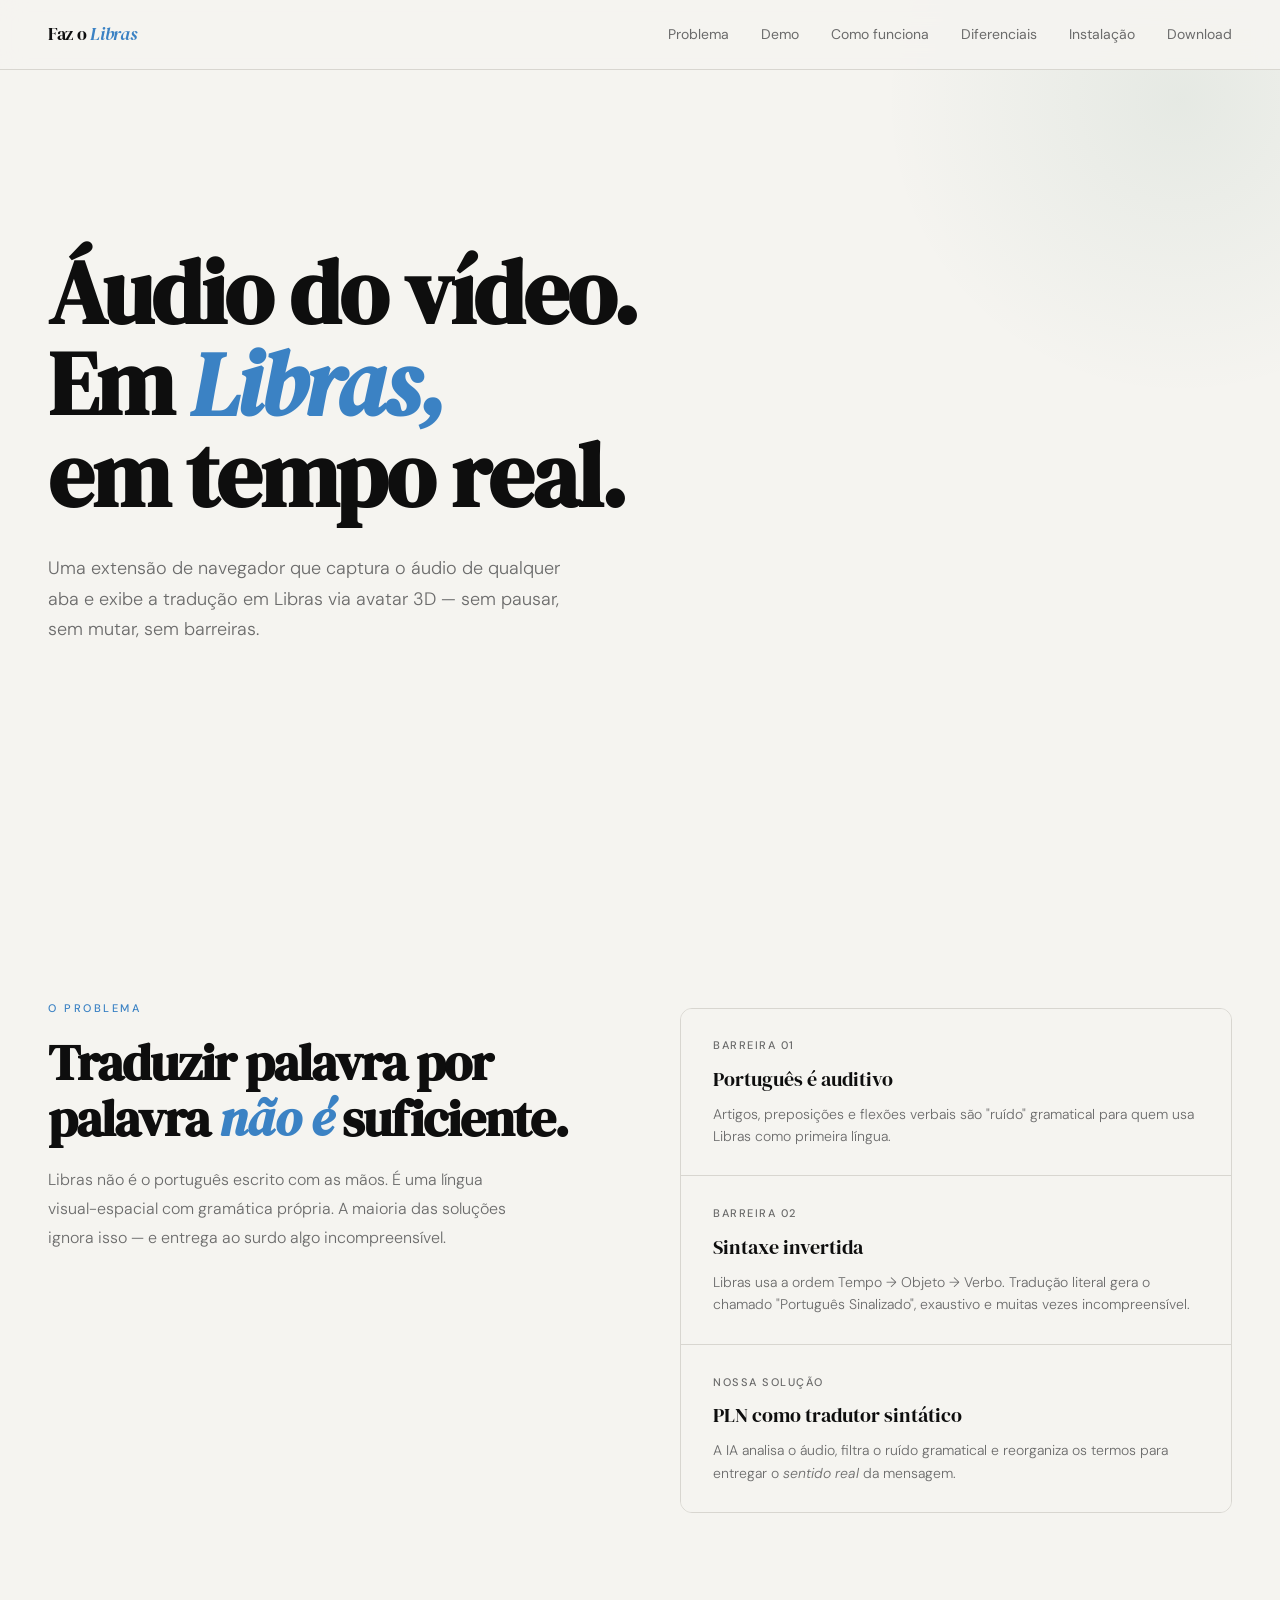
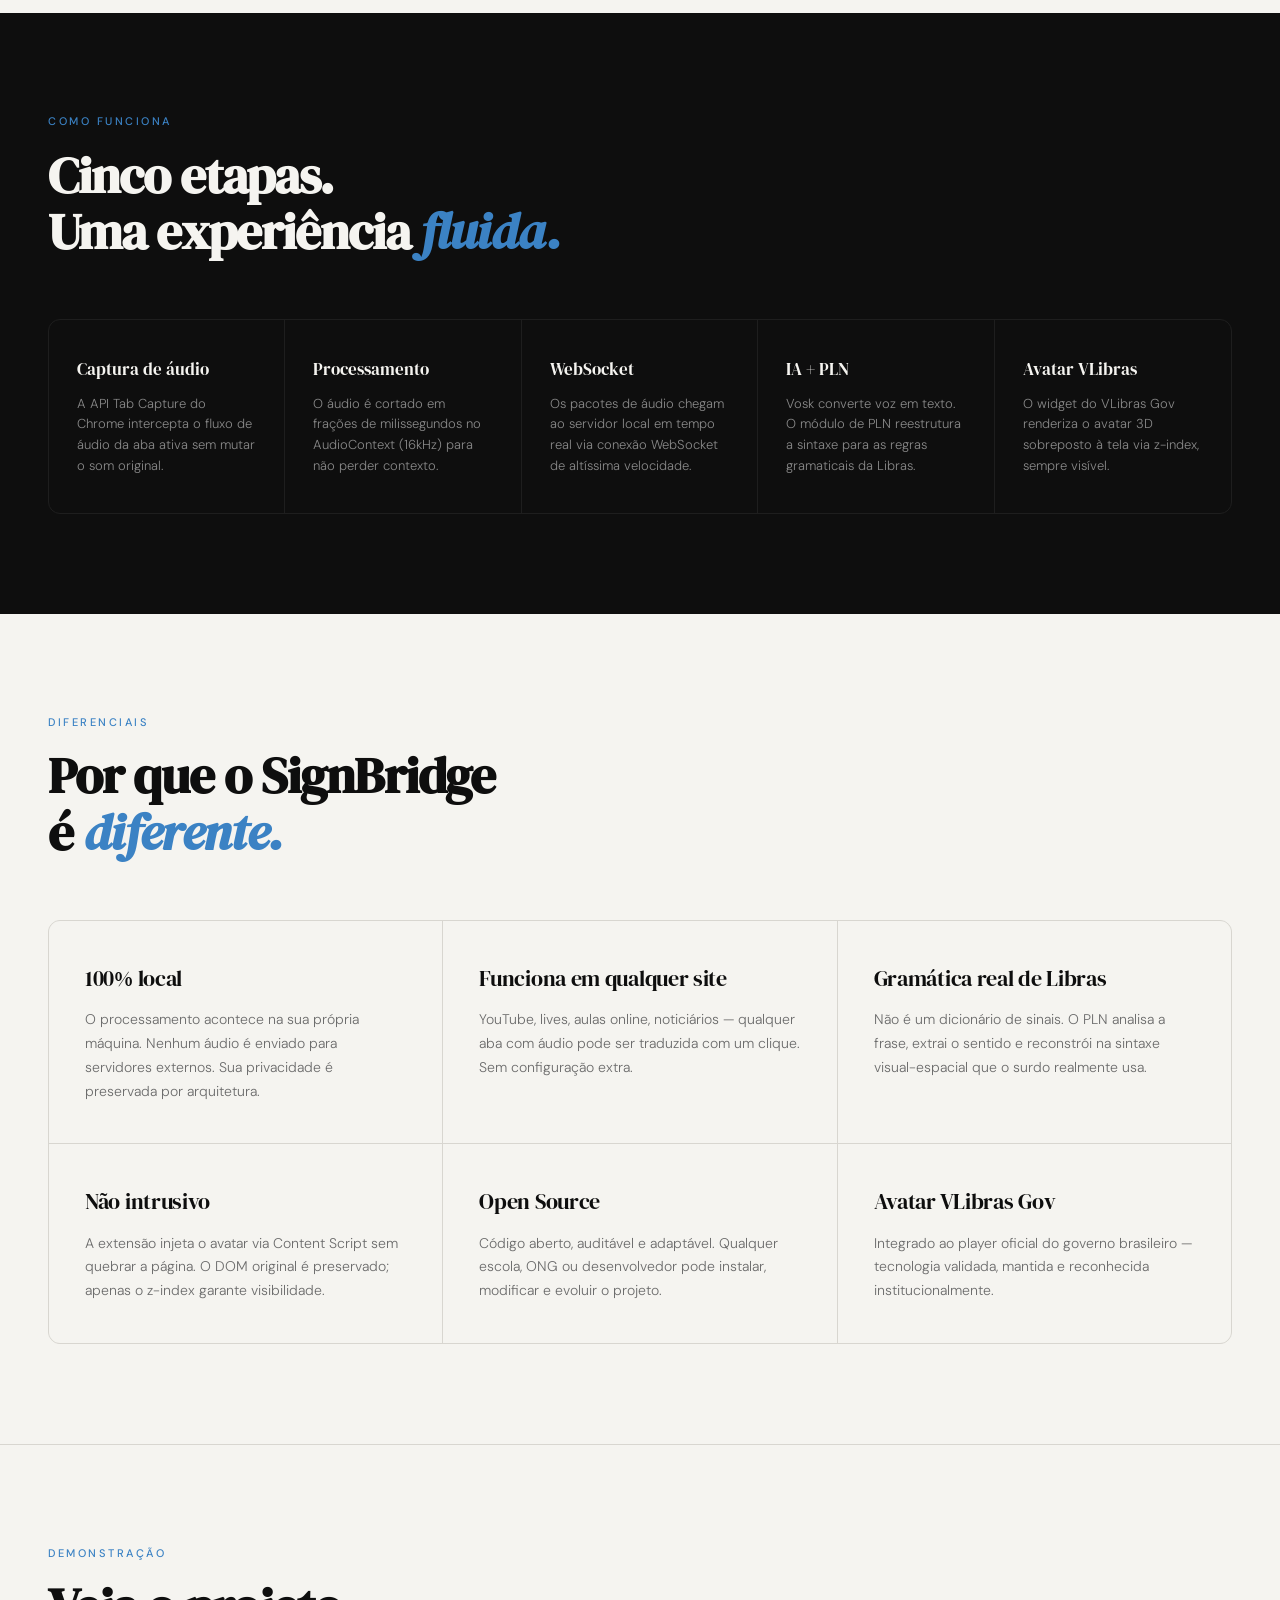
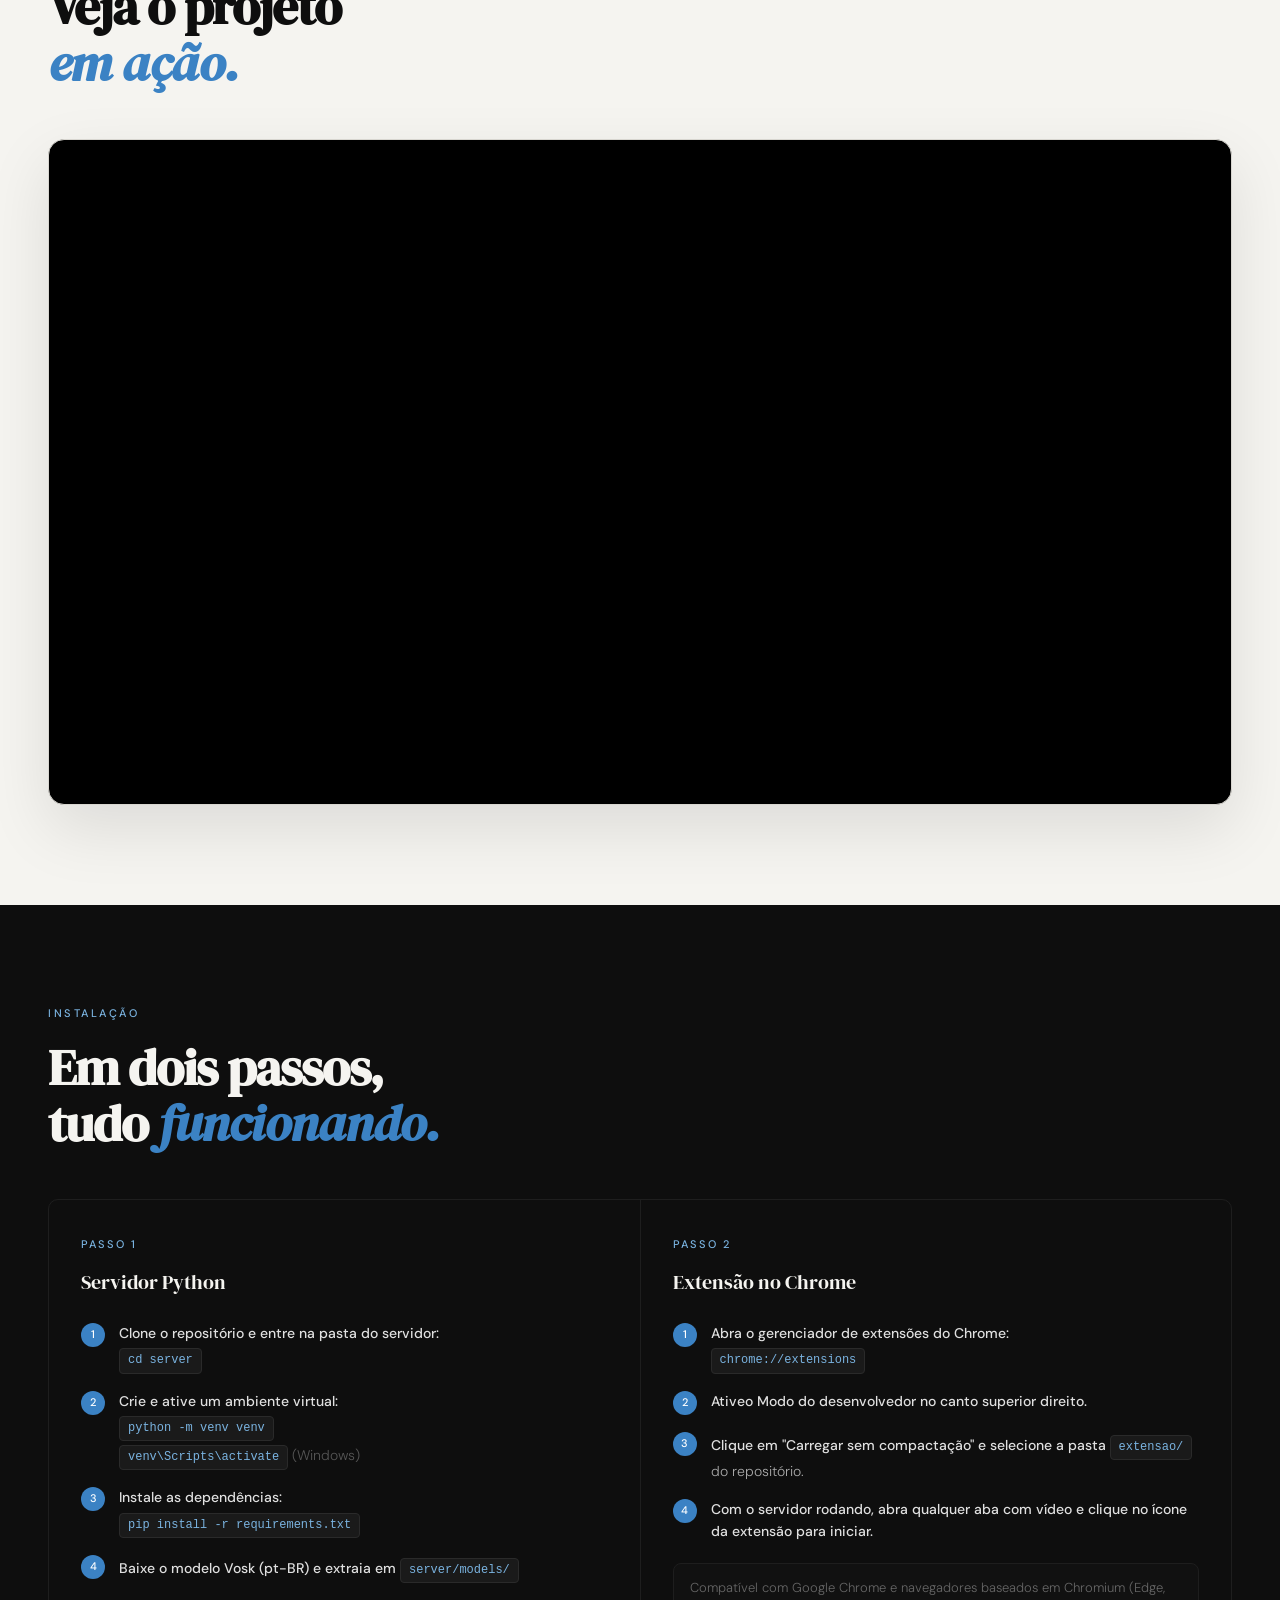
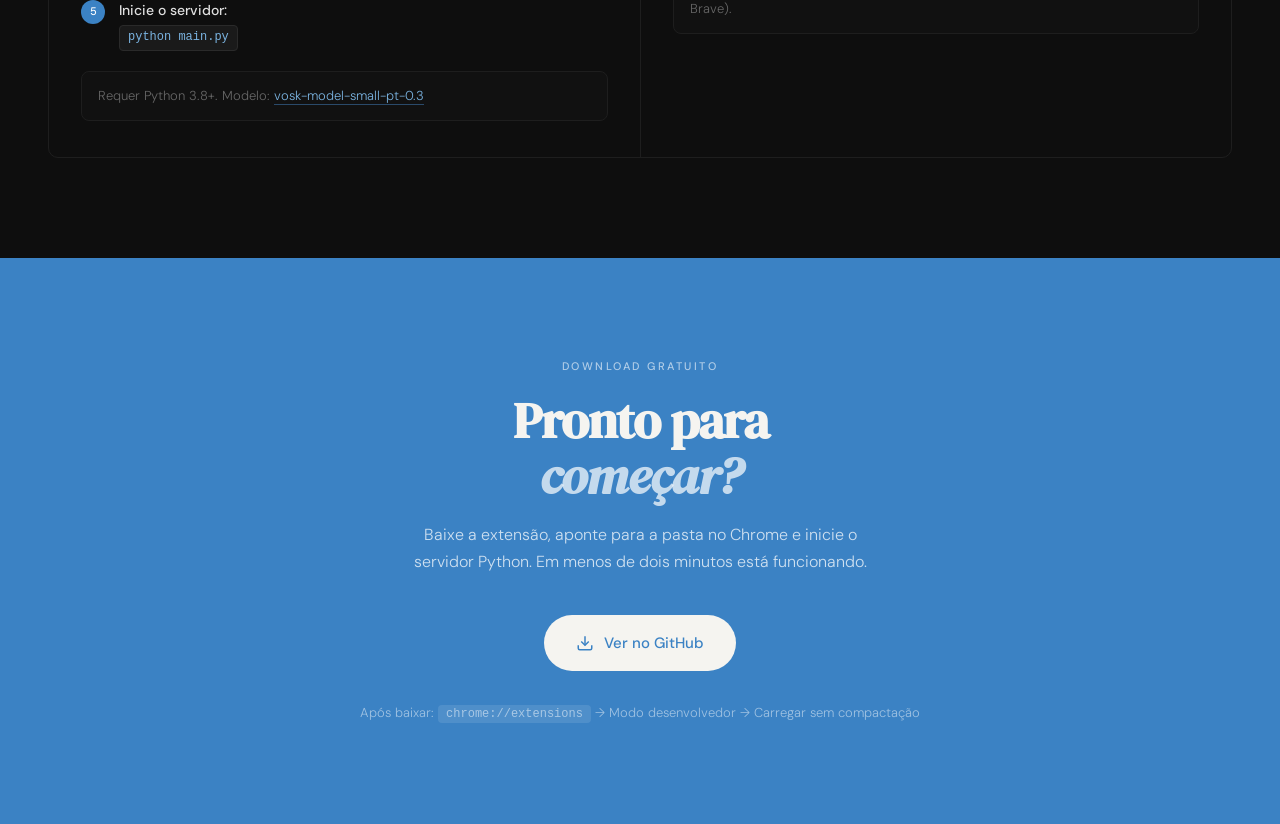
==== commit 2bafc343: "Update title and icon references in index.html and manifest.json" ====
--- a/index.html
+++ b/index.html
@@ -3,7 +3,8 @@
 <head>
 <meta charset="UTF-8">
 <meta name="viewport" content="width=device-width, initial-scale=1.0">
-<title>Faz o L</title>
+<title>Faz o Libras</title>
+<link rel="icon" type="image/x-icon" href="/extension/icons/icon128.jpeg">
 <link href="https://fonts.googleapis.com/css2?family=DM+Serif+Display:ital@0;1&family=DM+Sans:wght@300;400;500&display=swap" rel="stylesheet">
 <style>
   *, *::before, *::after { box-sizing: border-box; margin: 0; padding: 0; }
@@ -525,7 +526,7 @@
 
 <!-- NAV -->
 <nav>
-  <div class="nav-logo">Faz o <span>L</span></div>
+  <div class="nav-logo">Faz o <span>Libras</span></div>
   <div class="nav-links">
     <a href="#problema">Problema</a>
     <a href="#demo">Demo</a>
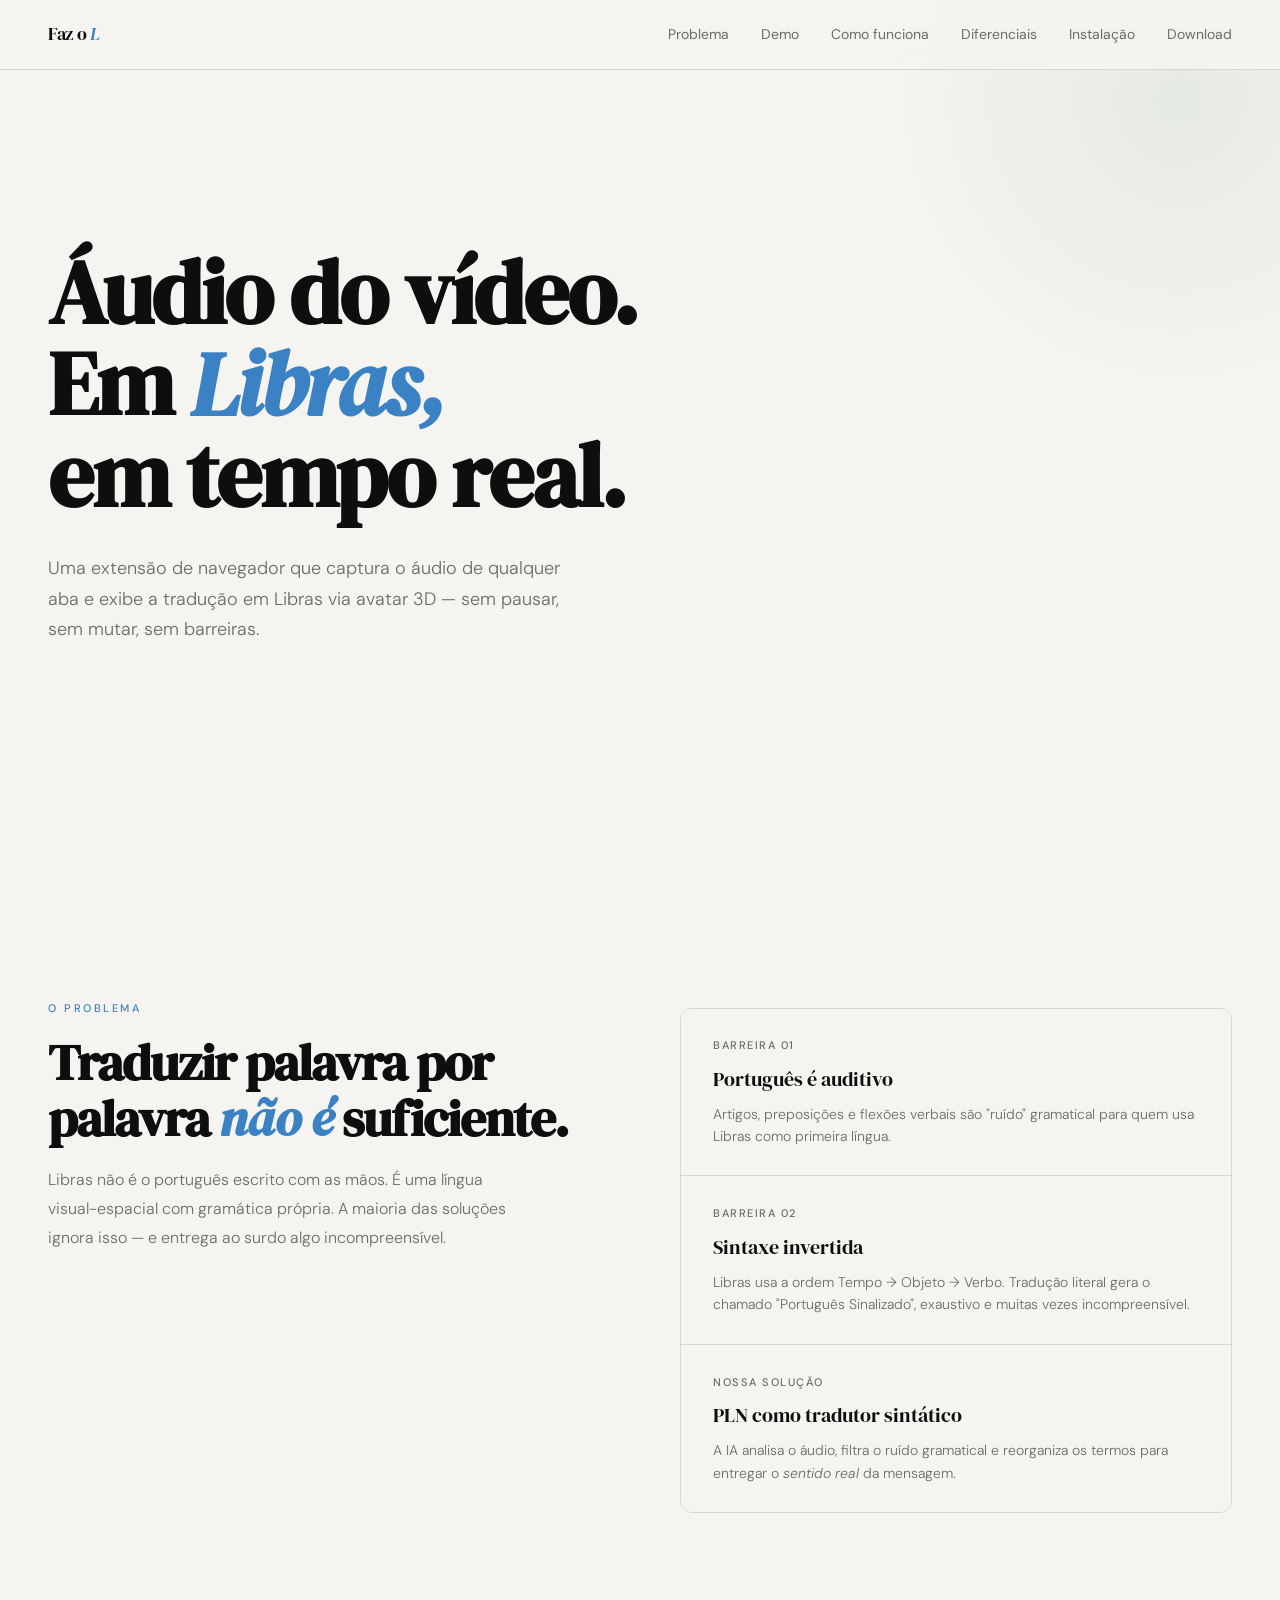
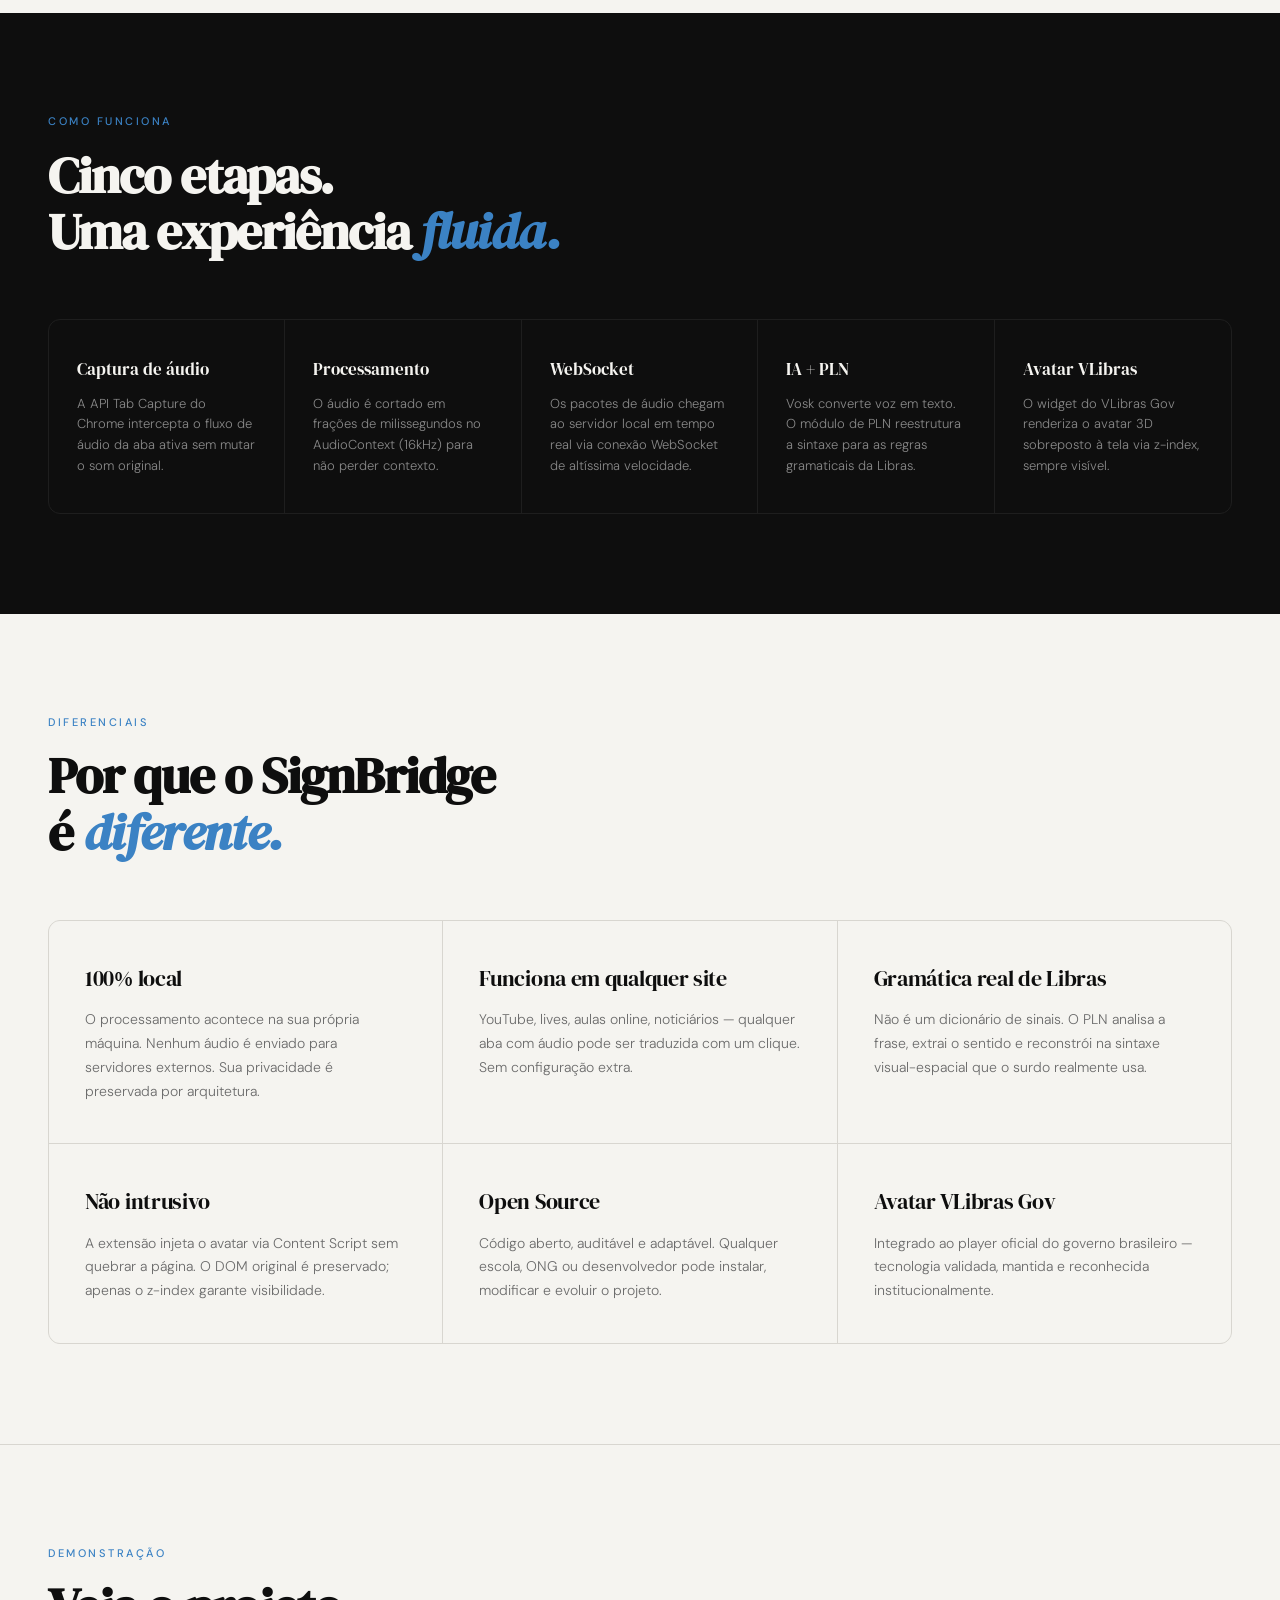
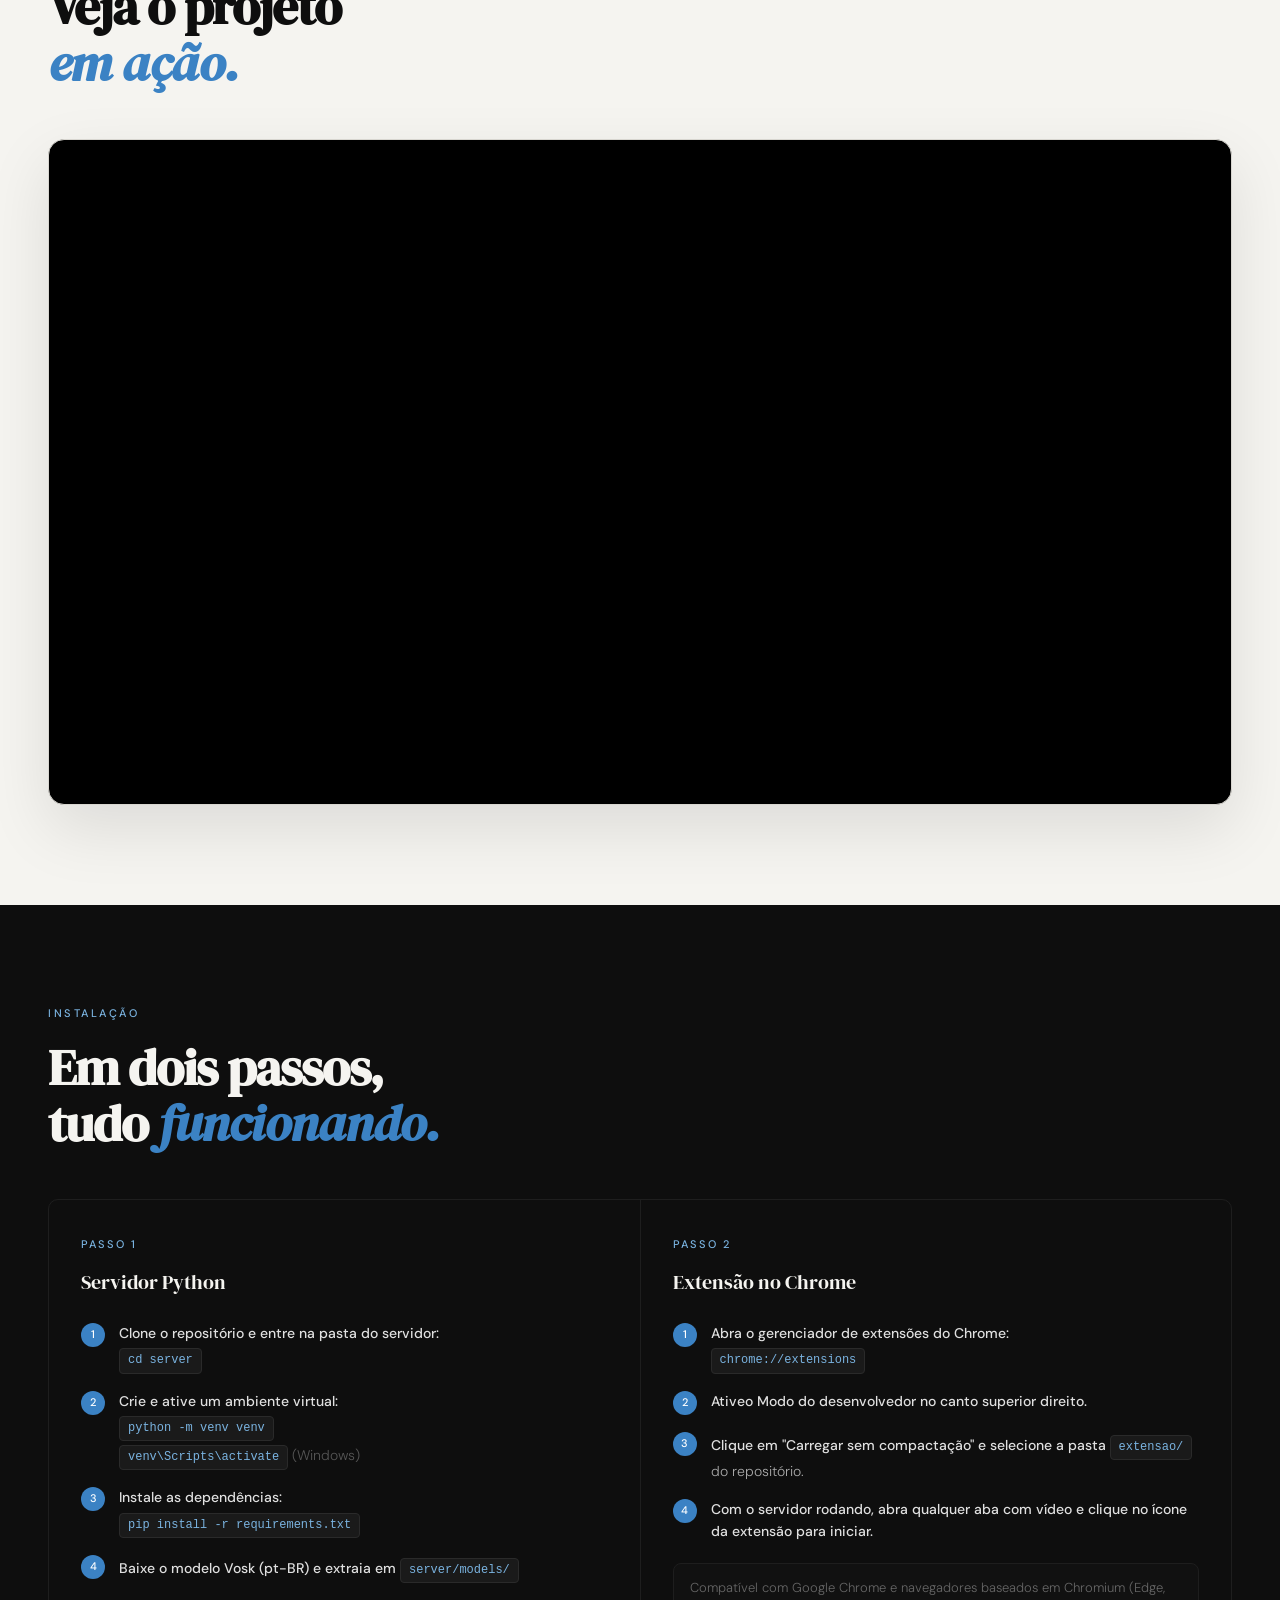
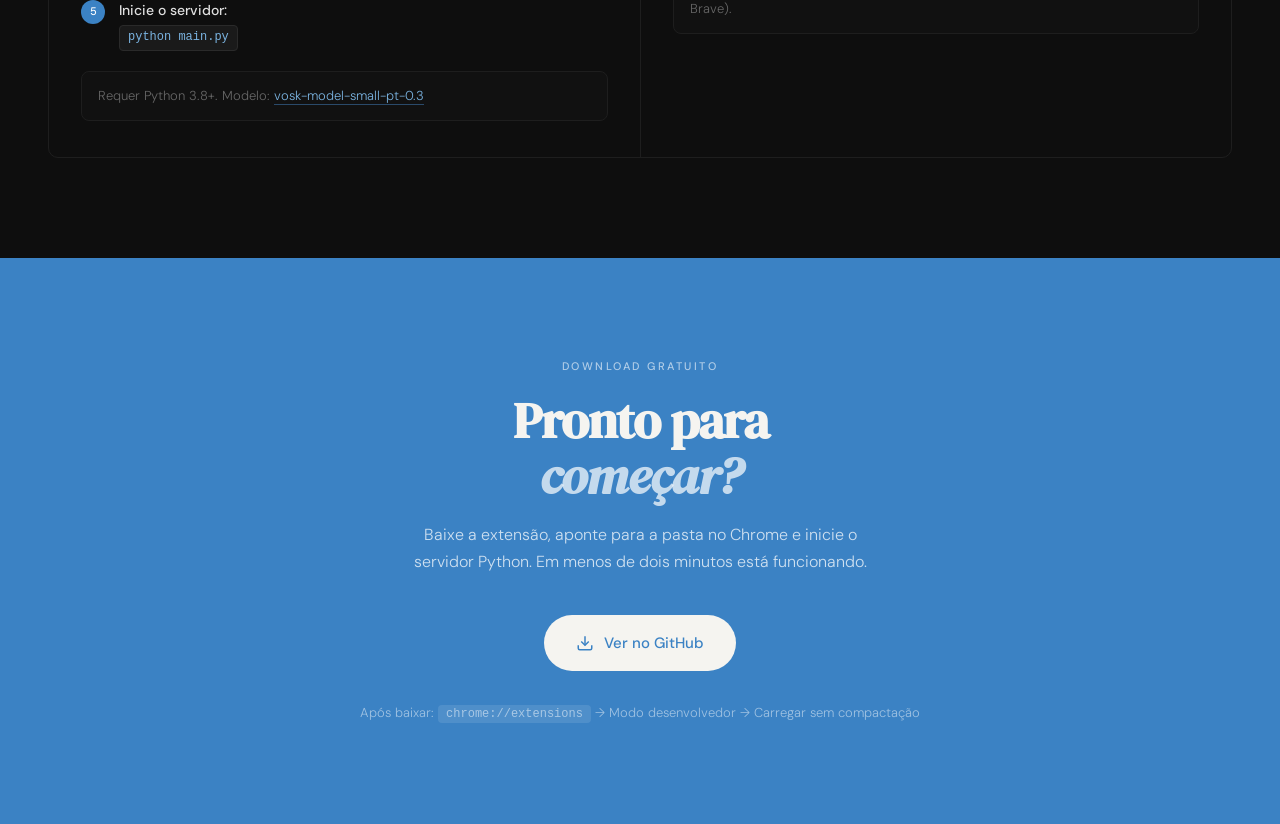
==== commit 433485d1: "formato-video" ====
--- a/index.html
+++ b/index.html
@@ -3,8 +3,7 @@
 <head>
 <meta charset="UTF-8">
 <meta name="viewport" content="width=device-width, initial-scale=1.0">
-<title>Faz o Libras</title>
-<link rel="icon" type="image/x-icon" href="/extension/icons/icon128.jpeg">
+<title>Faz o L</title>
 <link href="https://fonts.googleapis.com/css2?family=DM+Serif+Display:ital@0;1&family=DM+Sans:wght@300;400;500&display=swap" rel="stylesheet">
 <style>
   *, *::before, *::after { box-sizing: border-box; margin: 0; padding: 0; }
@@ -526,7 +525,7 @@
 
 <!-- NAV -->
 <nav>
-  <div class="nav-logo">Faz o <span>Libras</span></div>
+  <div class="nav-logo">Faz o <span>L</span></div>
   <div class="nav-links">
     <a href="#problema">Problema</a>
     <a href="#demo">Demo</a>
@@ -638,14 +637,13 @@
   <p class="section-label">Demonstração</p>
   <h2 class="section-title">Veja o projeto<br><em>em ação.</em></h2>
   <div class="video-wrapper">
-    <iframe
-      src="https://www.youtube.com/embed/gjCCYhm6paE"
-      title="Demonstração Faz o L — Tradução em Libras em tempo real"
-      frameborder="0"
-      allow="accelerometer; autoplay; clipboard-write; encrypted-media; gyroscope; picture-in-picture; web-share"
-      referrerpolicy="strict-origin-when-cross-origin"
-      allowfullscreen>
-    </iframe>
+    <iframe 
+    width="560" 
+    height="315" 
+    src="https://www.youtube.com/embed/gjCCYhm6paE?si=qMBu7GM1fmzulQrz" 
+    title="YouTube video player" frameborder="0" allow="accelerometer; autoplay; clipboard-write; encrypted-media; gyroscope; picture-in-picture; web-share"
+    referrerpolicy="strict-origin-when-cross-origin" 
+    allowfullscreen></iframe>
   </div>
 </section>
 
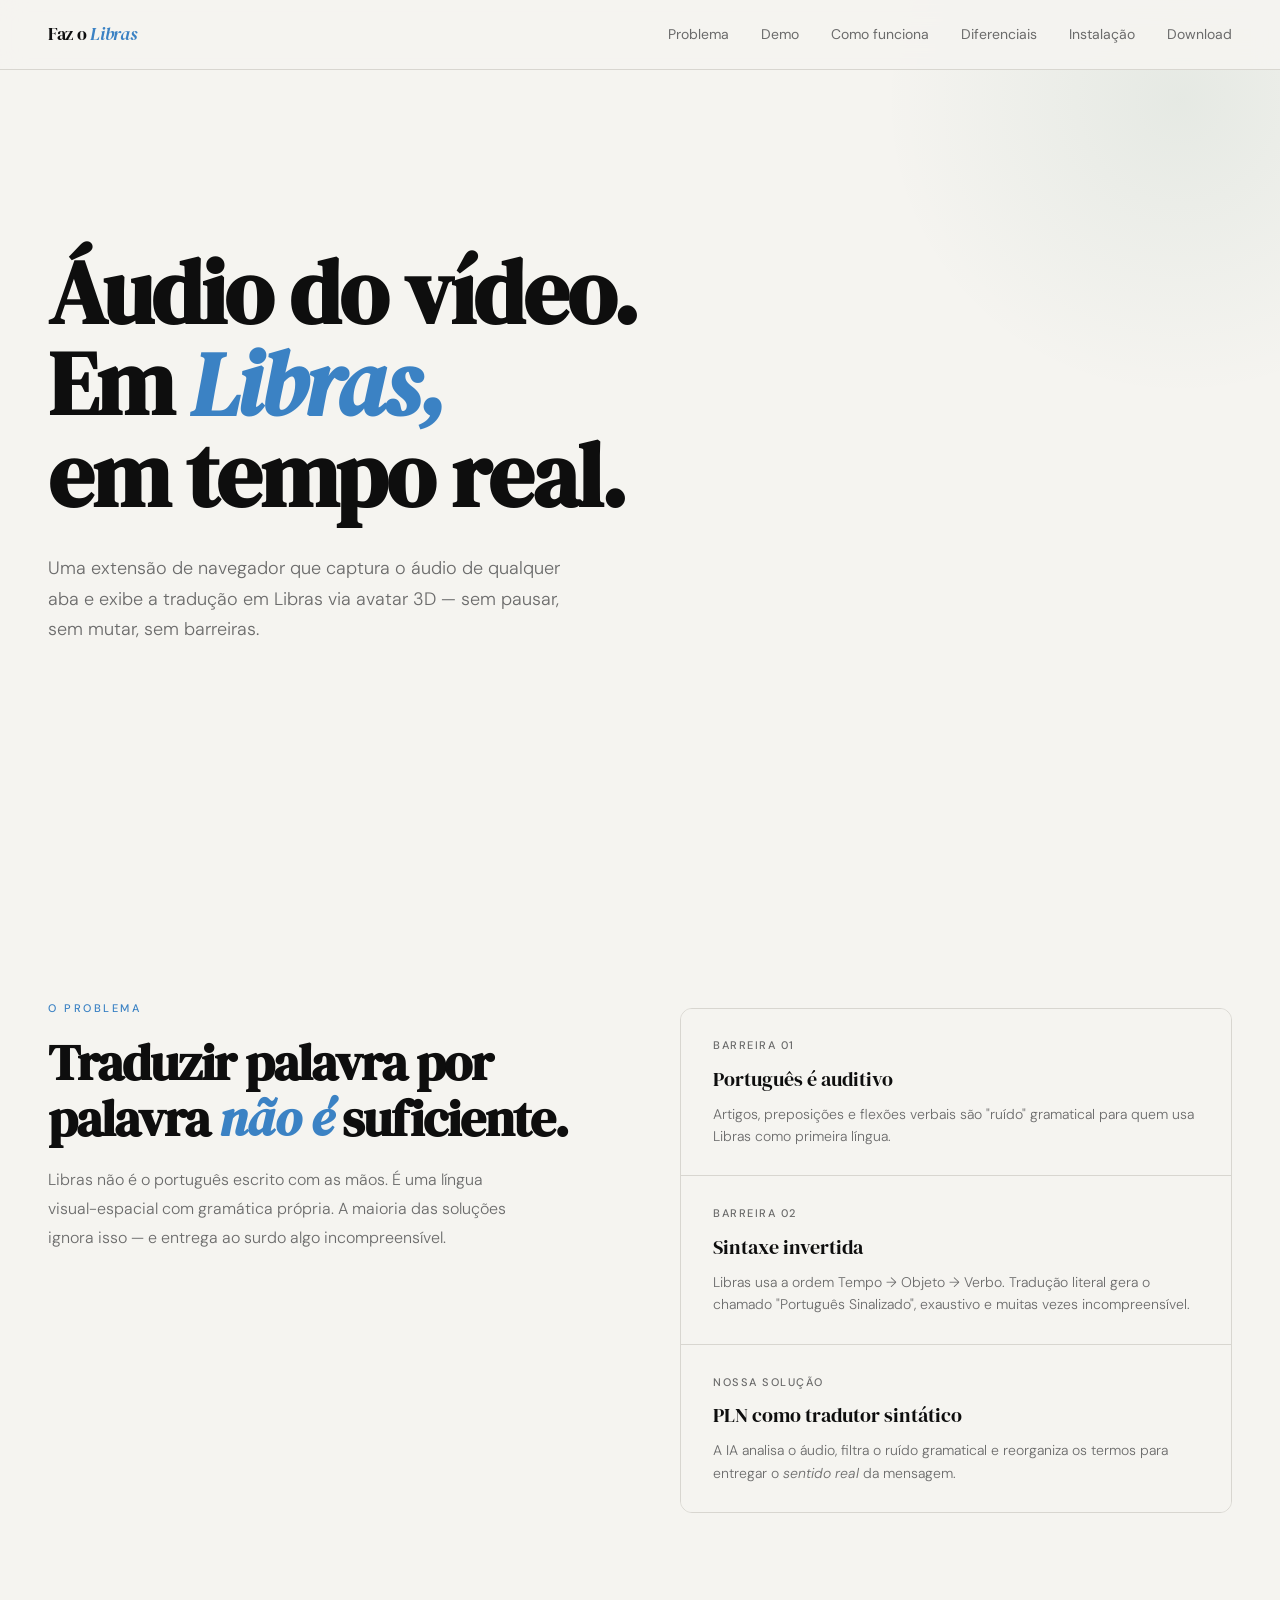
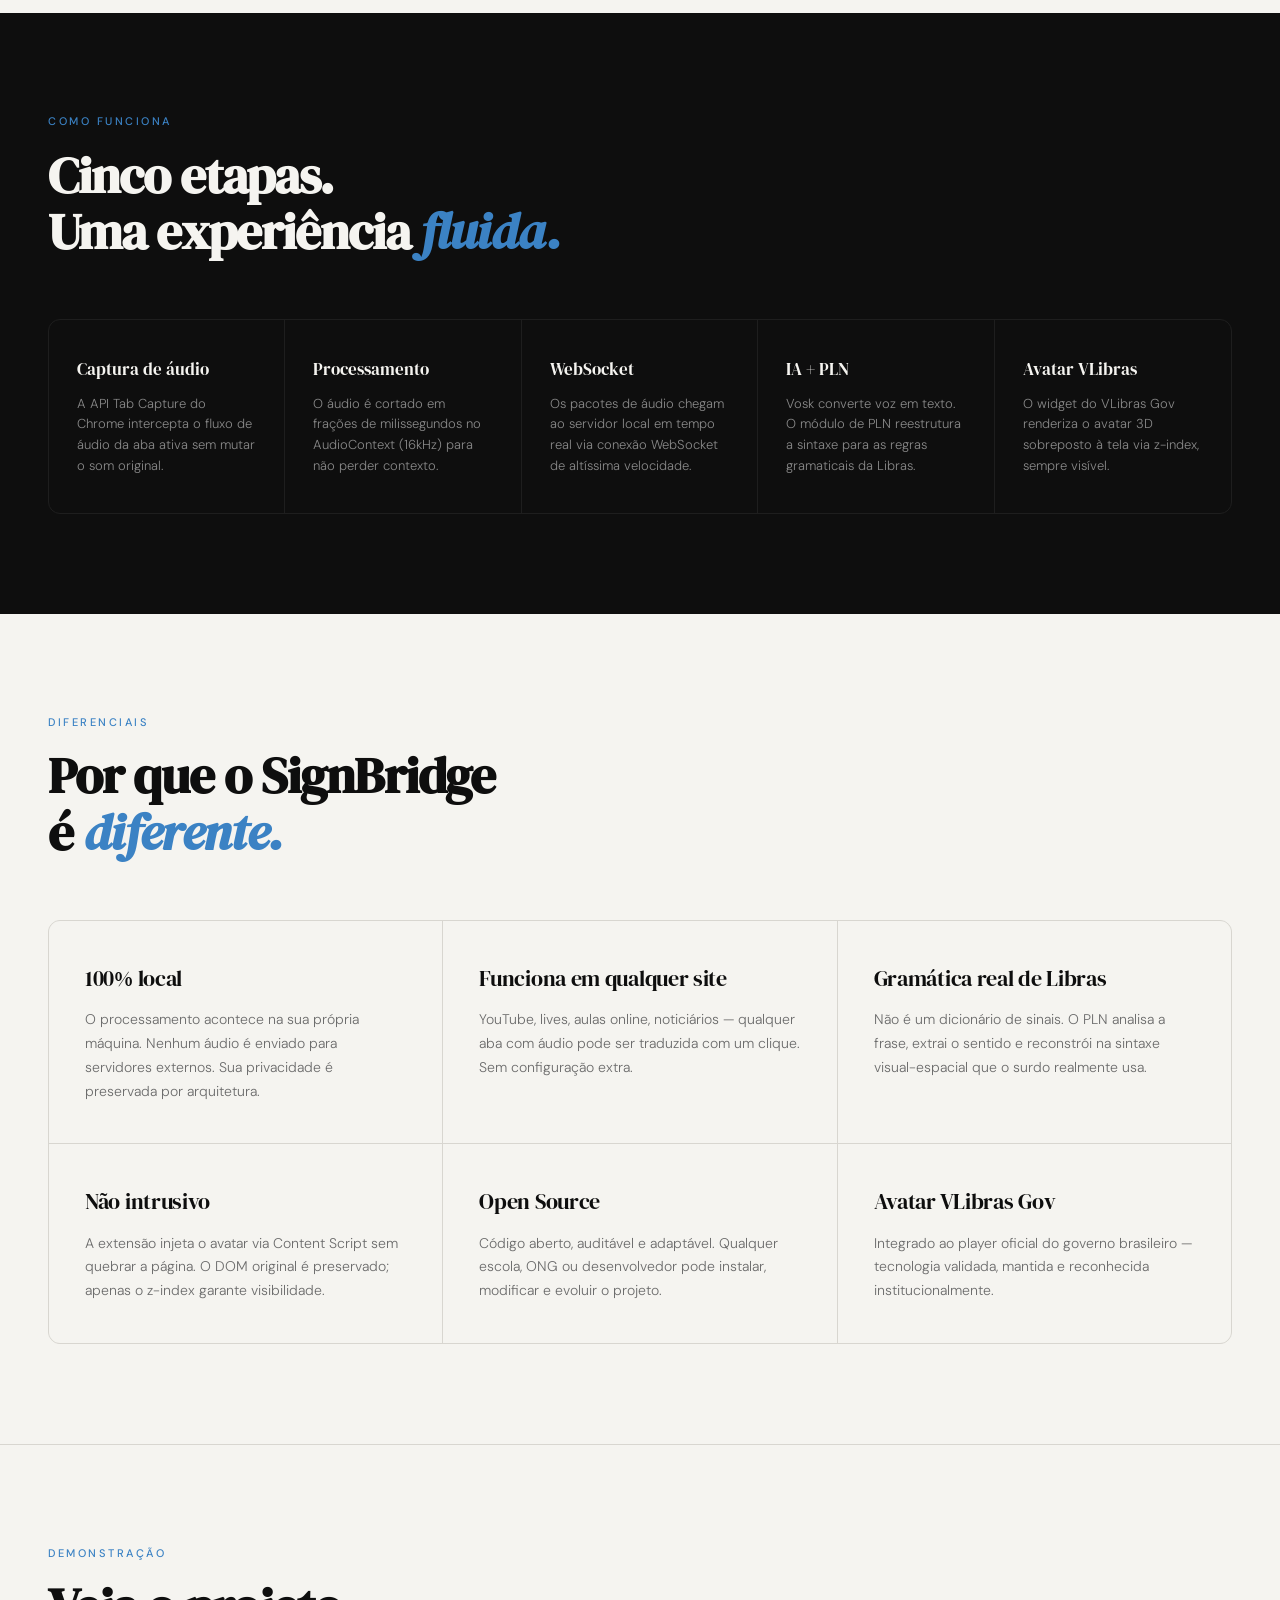
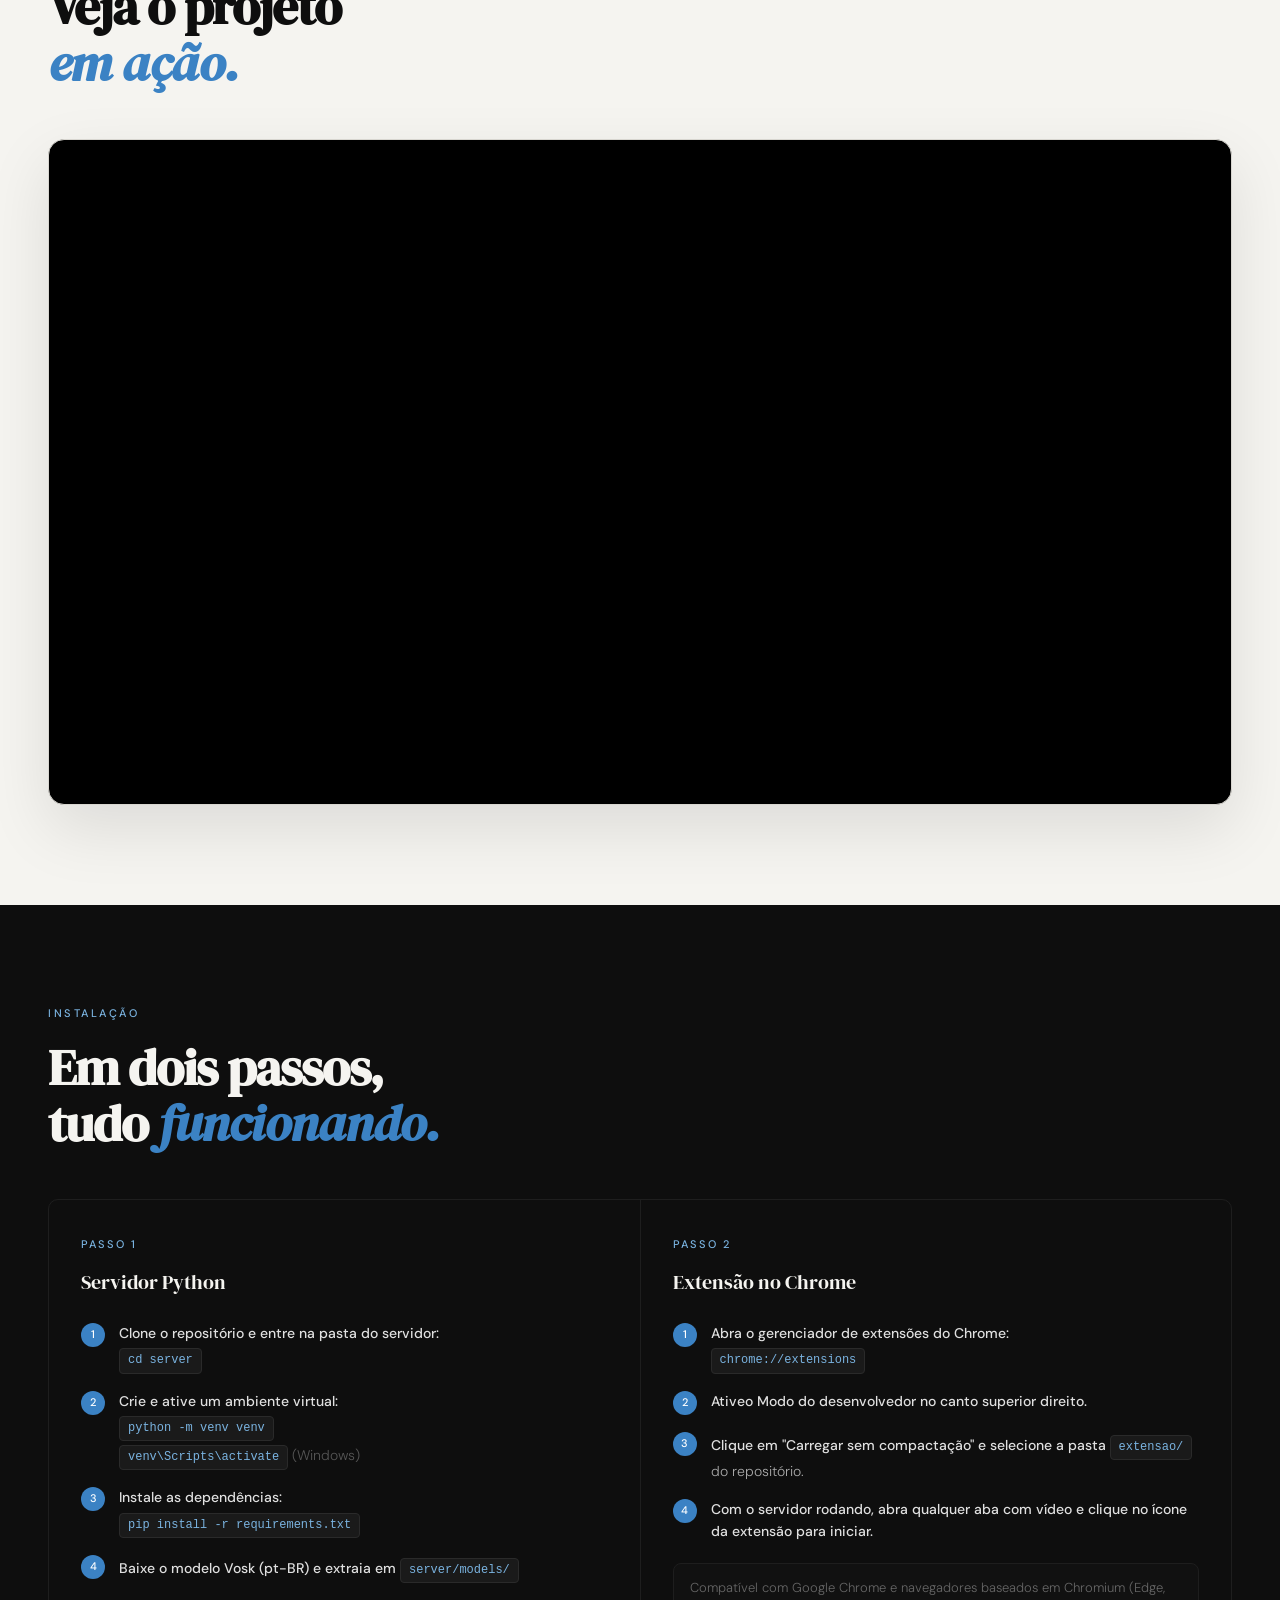
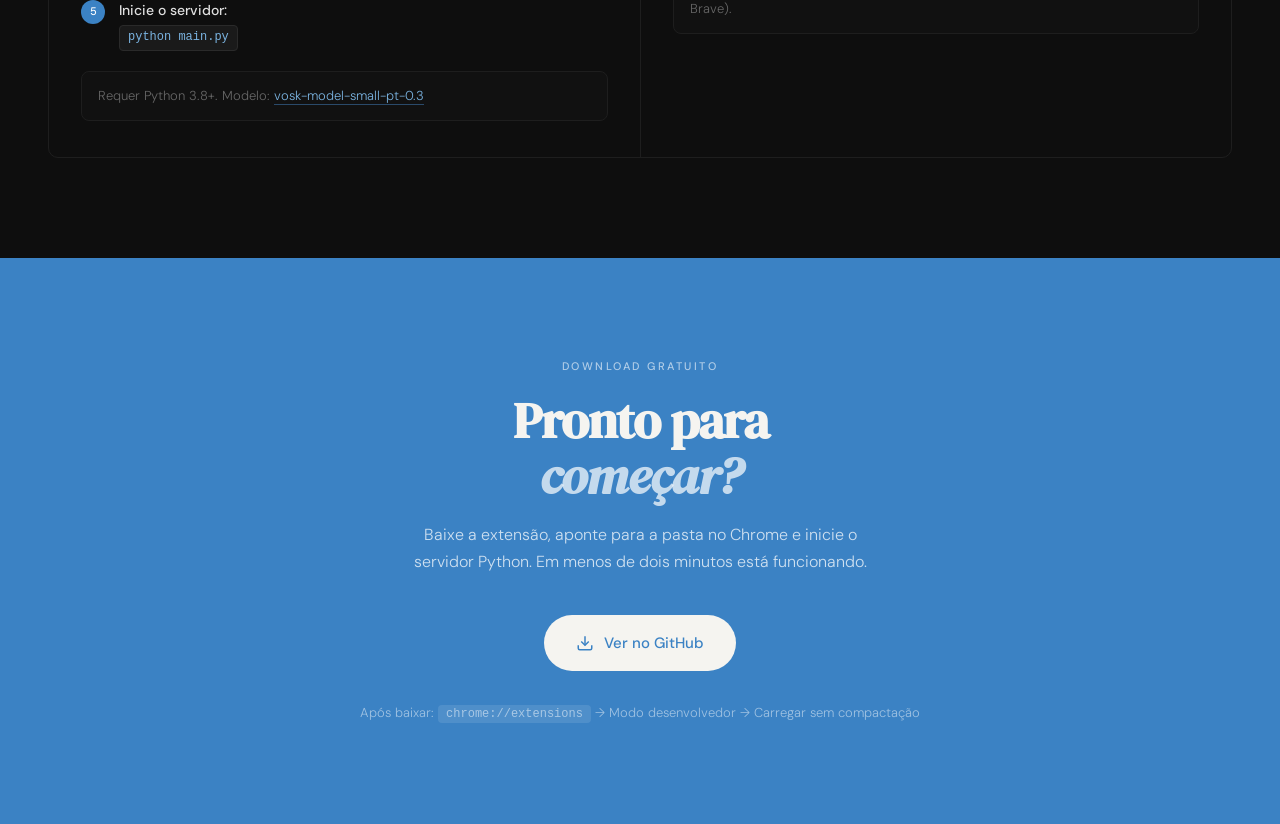
==== commit d0162ae9: "Merge branch 'main' of github.com:lLuizSales/Oficina_Web" ====
--- a/index.html
+++ b/index.html
@@ -3,7 +3,8 @@
 <head>
 <meta charset="UTF-8">
 <meta name="viewport" content="width=device-width, initial-scale=1.0">
-<title>Faz o L</title>
+<title>Faz o Libras</title>
+<link rel="icon" type="image/x-icon" href="/extension/icons/icon128.jpeg">
 <link href="https://fonts.googleapis.com/css2?family=DM+Serif+Display:ital@0;1&family=DM+Sans:wght@300;400;500&display=swap" rel="stylesheet">
 <style>
   *, *::before, *::after { box-sizing: border-box; margin: 0; padding: 0; }
@@ -525,7 +526,7 @@
 
 <!-- NAV -->
 <nav>
-  <div class="nav-logo">Faz o <span>L</span></div>
+  <div class="nav-logo">Faz o <span>Libras</span></div>
   <div class="nav-links">
     <a href="#problema">Problema</a>
     <a href="#demo">Demo</a>
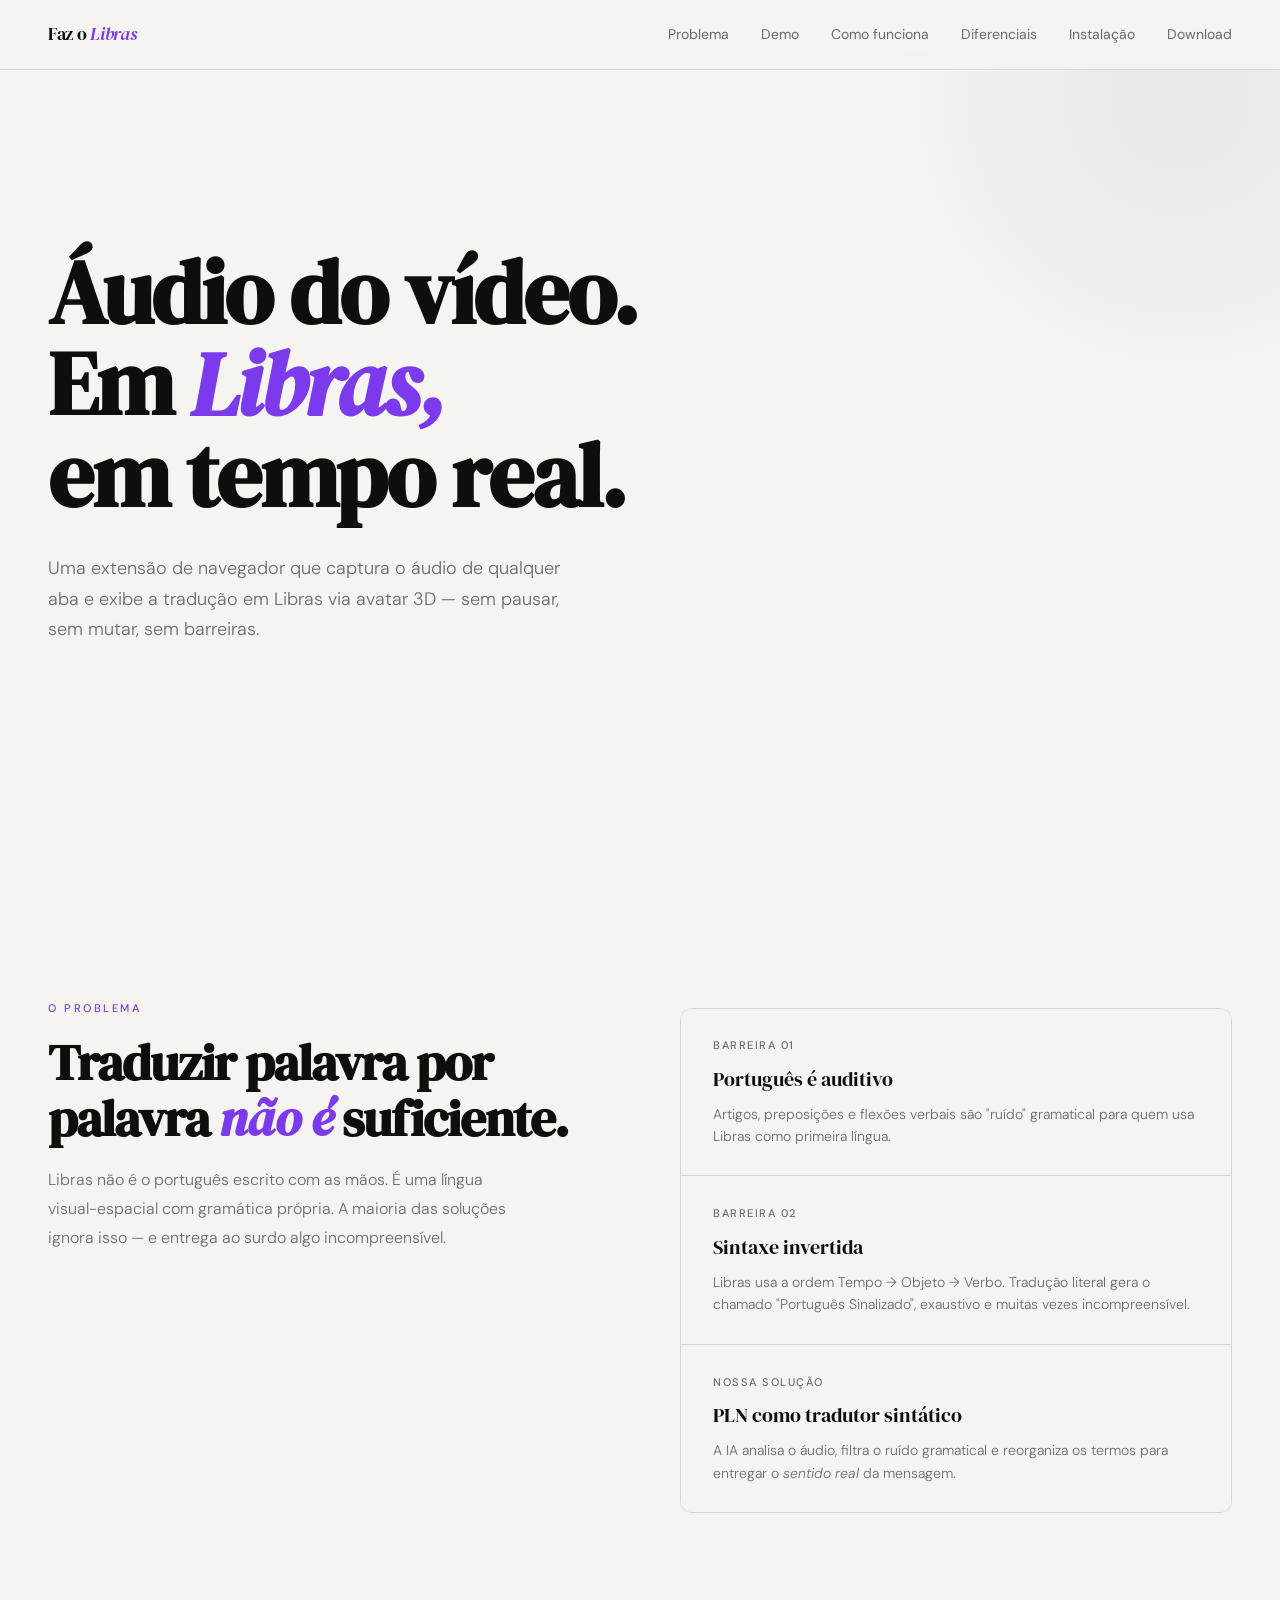
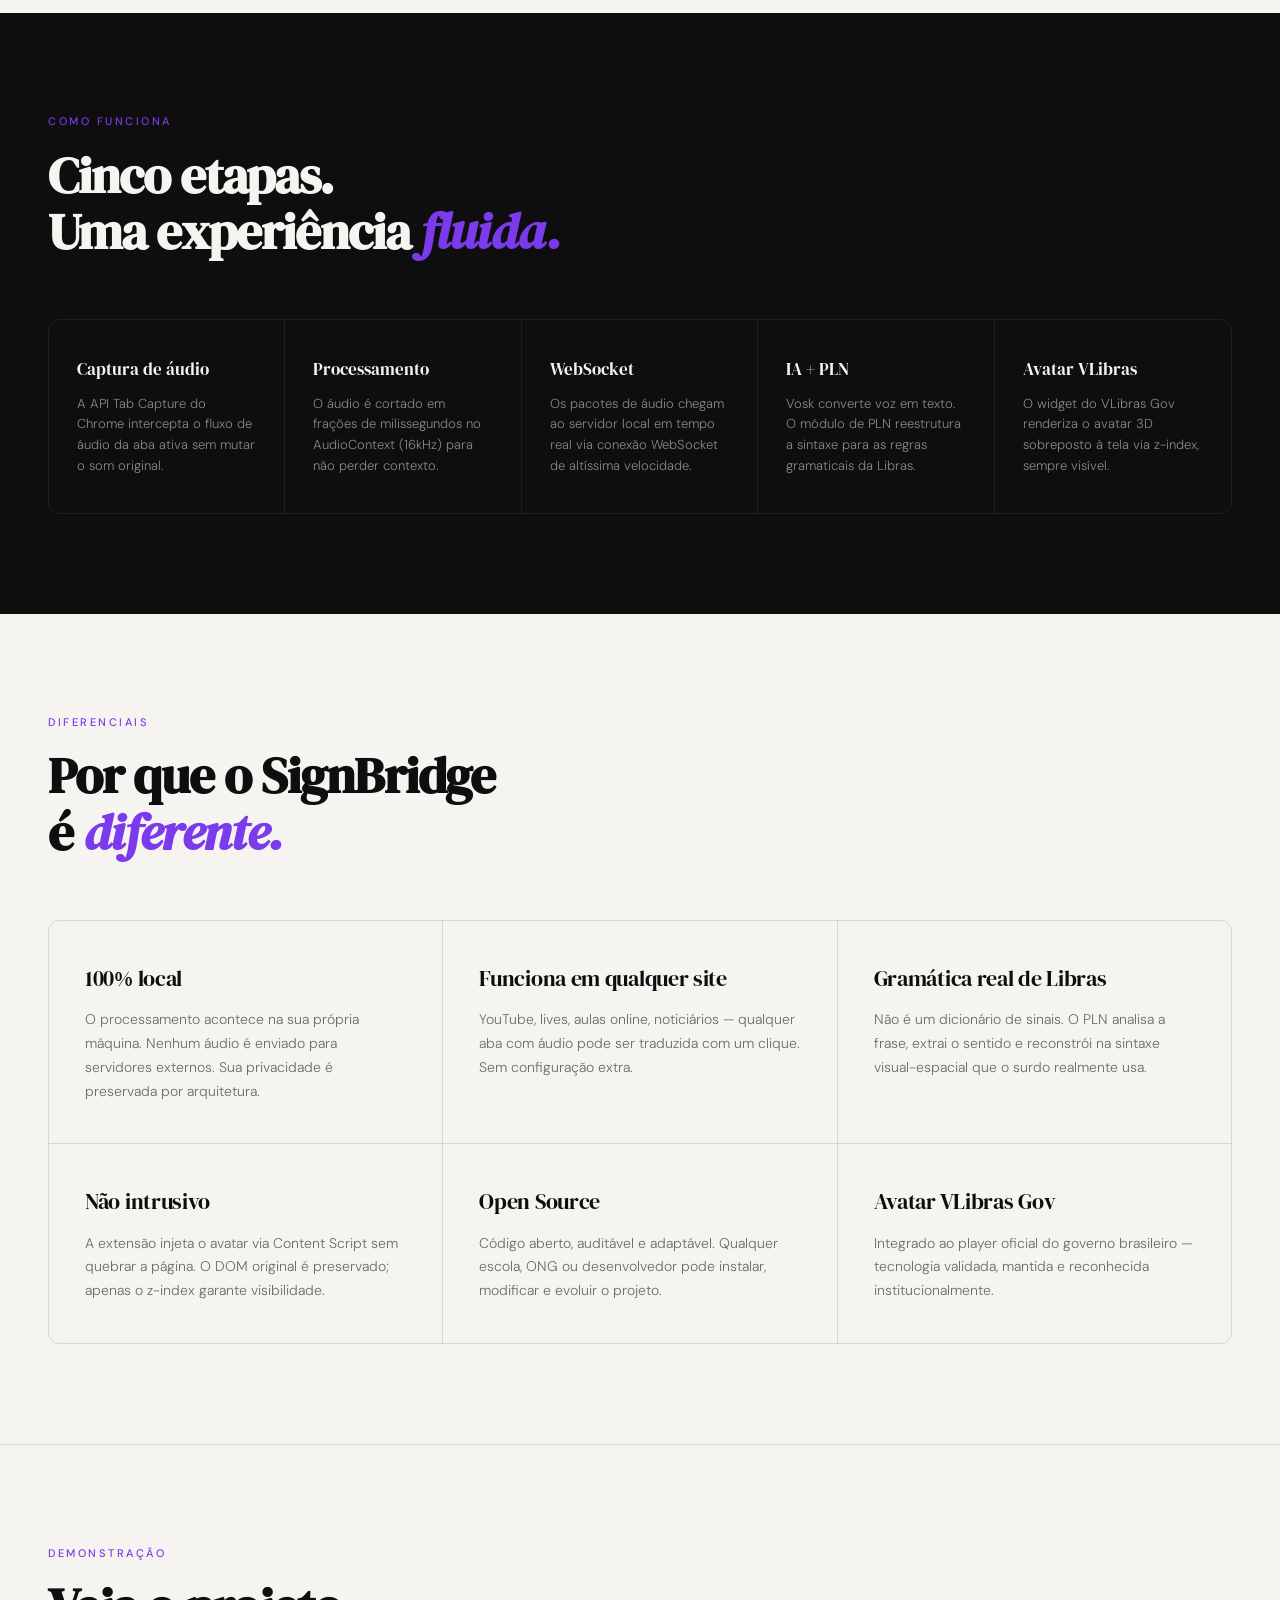
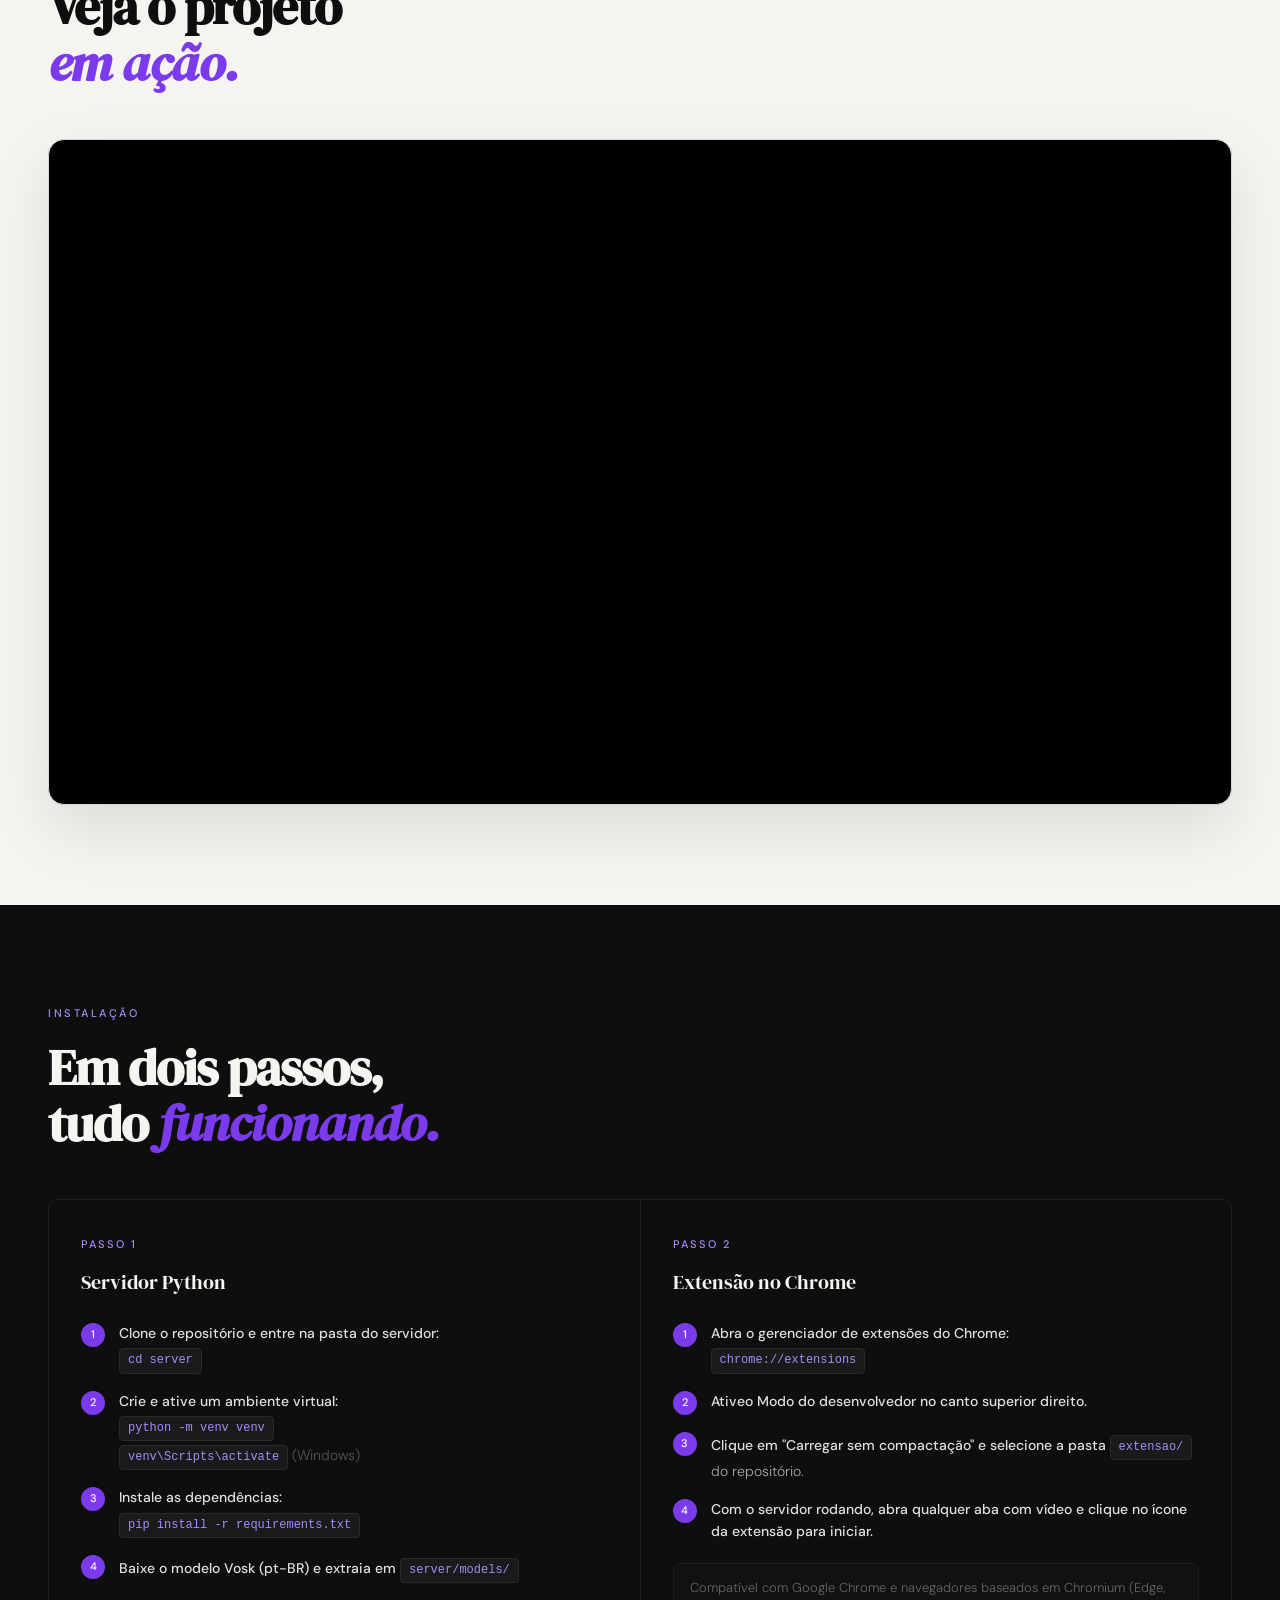
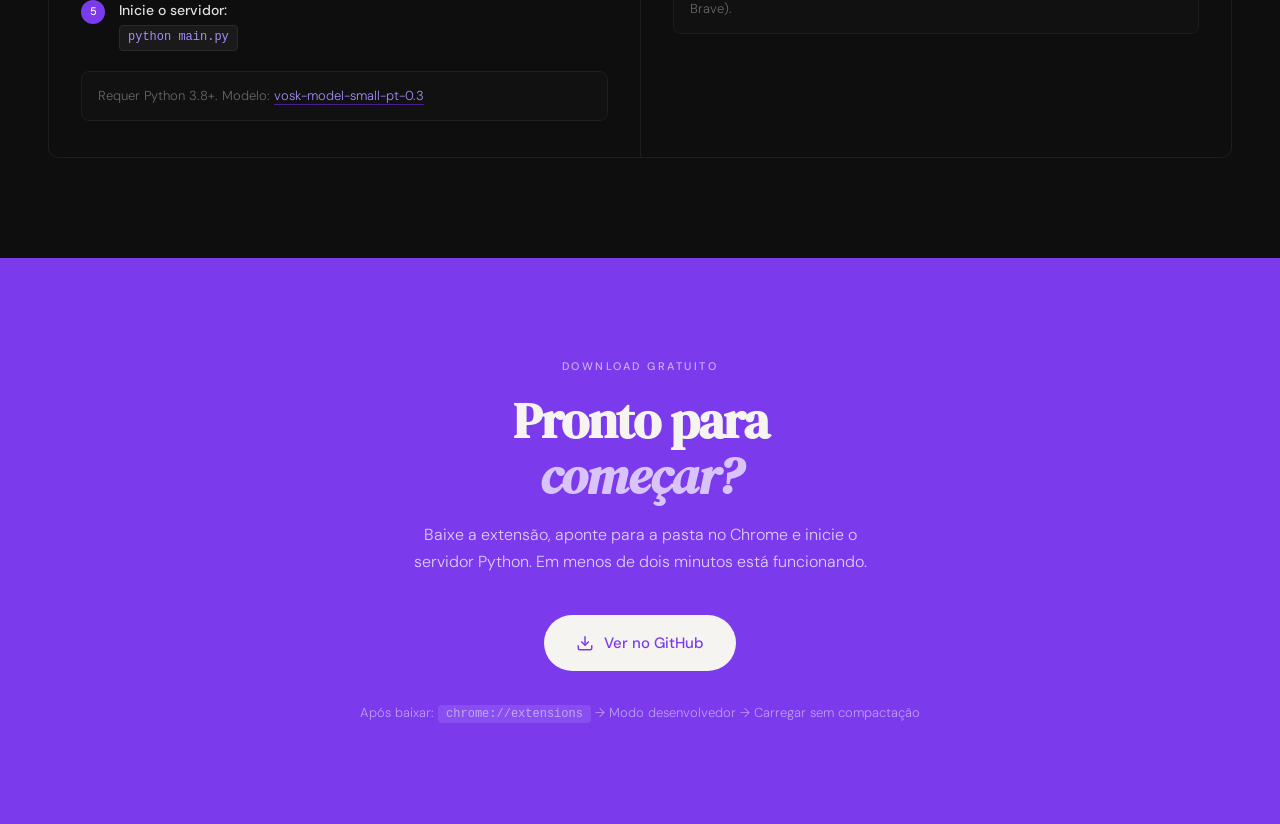
==== commit 4ed57b59: "alteracao-cor-site" ====
--- a/index.html
+++ b/index.html
@@ -12,8 +12,8 @@
   :root {
     --black: #0e0e0e;
     --white: #f5f4f0;
-    --accent: #3b82c4;
-    --accent-light: #e8f0fb;
+    --accent: #7c3aed;
+    --accent-light: #ede9fe;
     --mid: #6b6b6b;
     --border: #d8d6d0;
     --serif: 'DM Serif Display', Georgia, serif;
@@ -244,7 +244,7 @@
   .prob-card p { font-size: 14px; color: var(--mid); line-height: 1.6; }
 
   .como-funciona { background: var(--black); color: var(--white); }
-  .como-funciona .section-label { color: #3b82c4; }
+  .como-funciona .section-label { color: #7c3aed; }
   .como-funciona .section-title { color: var(--white); }
   .steps {
     display: grid;
@@ -395,7 +395,7 @@
   .pill:hover { border-color: var(--accent); color: var(--accent); }
 
   .instalacao { background: var(--black); color: var(--white); }
-  .instalacao .section-label { color: #7ab3e0; }
+  .instalacao .section-label { color: #a78bfa; }
   .instalacao .section-title { color: var(--white); }
 
   .install-tabs {
@@ -414,7 +414,7 @@
 
   .tab-label {
     font-size: 11px; font-weight: 500; letter-spacing: 2px;
-    text-transform: uppercase; color: #7ab3e0;
+    text-transform: uppercase; color: #a78bfa;
     margin-bottom: 12px;
   }
   .tab-title {
@@ -451,7 +451,7 @@
     border-radius: 4px;
     font-family: monospace;
     font-size: 12px;
-    color: #7ab3e0;
+    color: #a78bfa;
     margin-top: 4px;
   }
   .install-req {
@@ -465,9 +465,9 @@
     line-height: 1.6;
   }
   .install-req a {
-    color: #7ab3e0;
+    color: #a78bfa;
     text-decoration: none;
-    border-bottom: 1px solid #2a4a6a;
+    border-bottom: 1px solid #4c1d95;
   }
 
   footer {
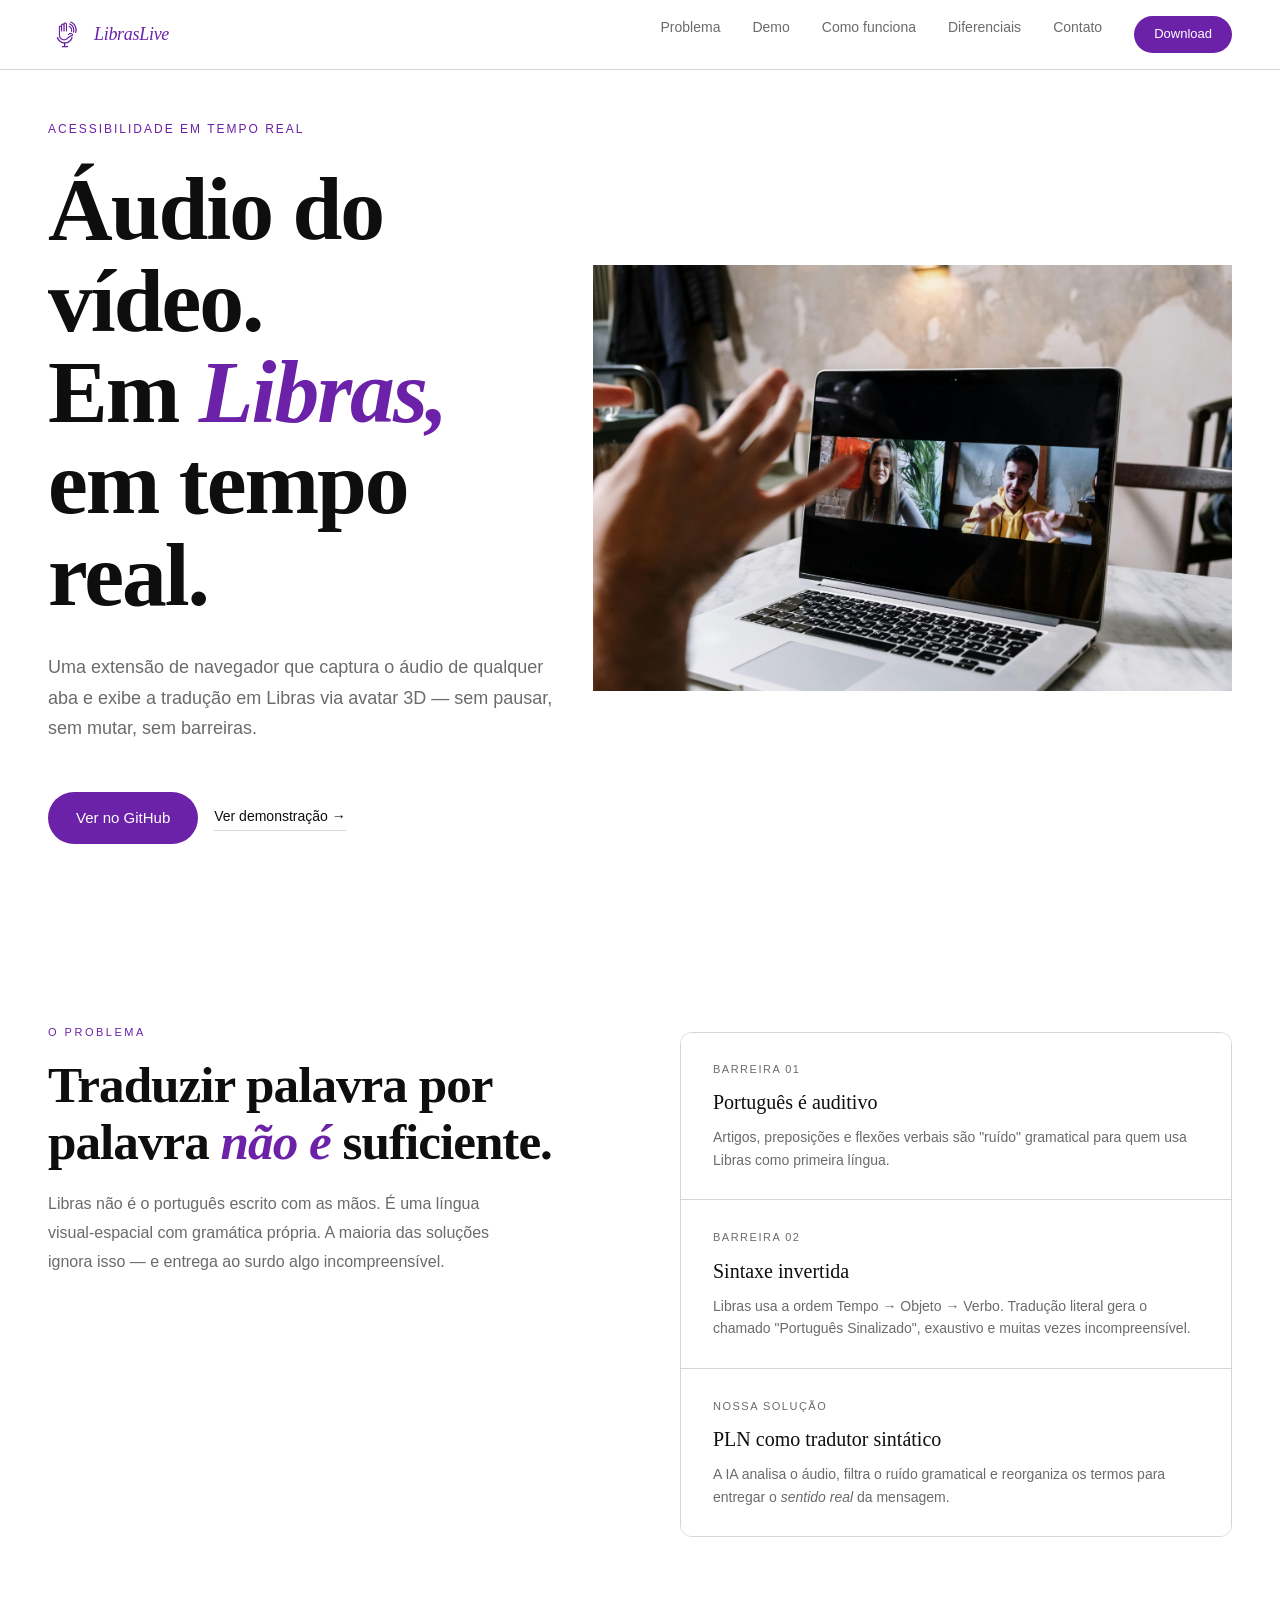
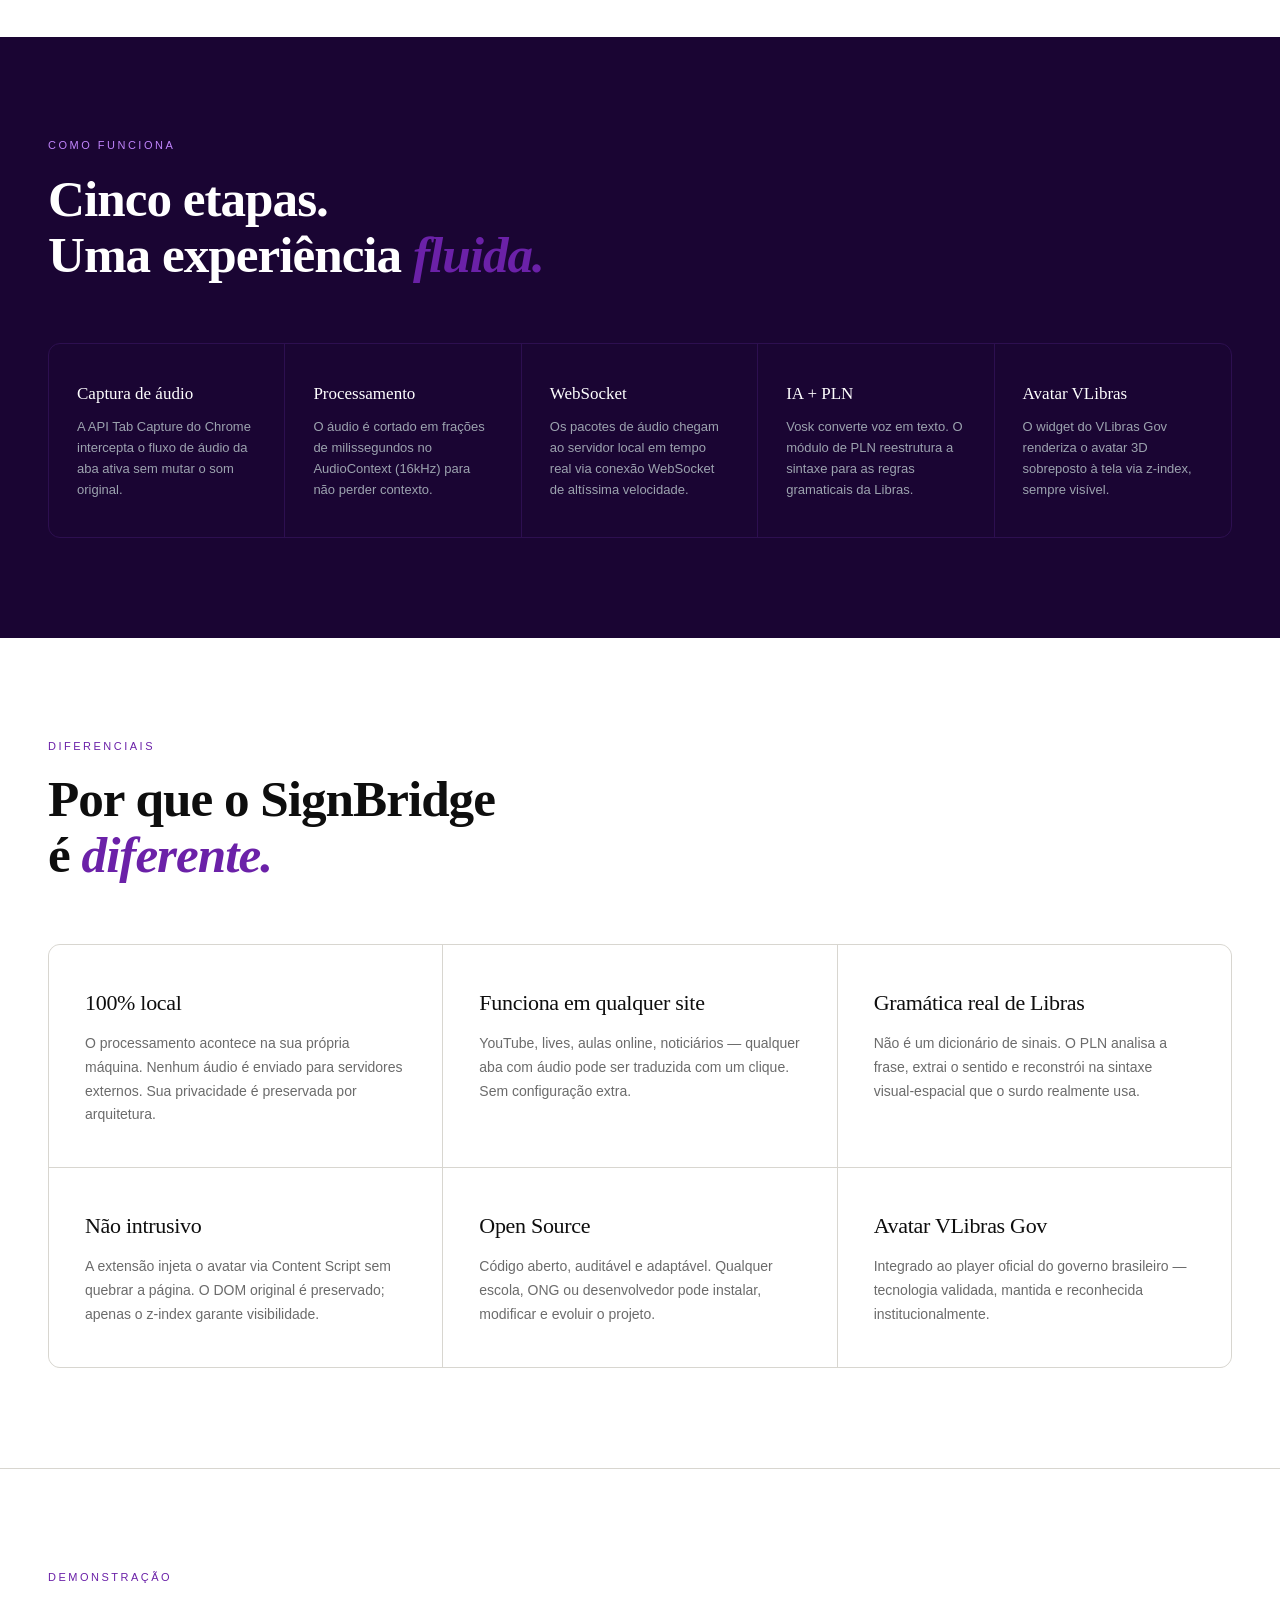
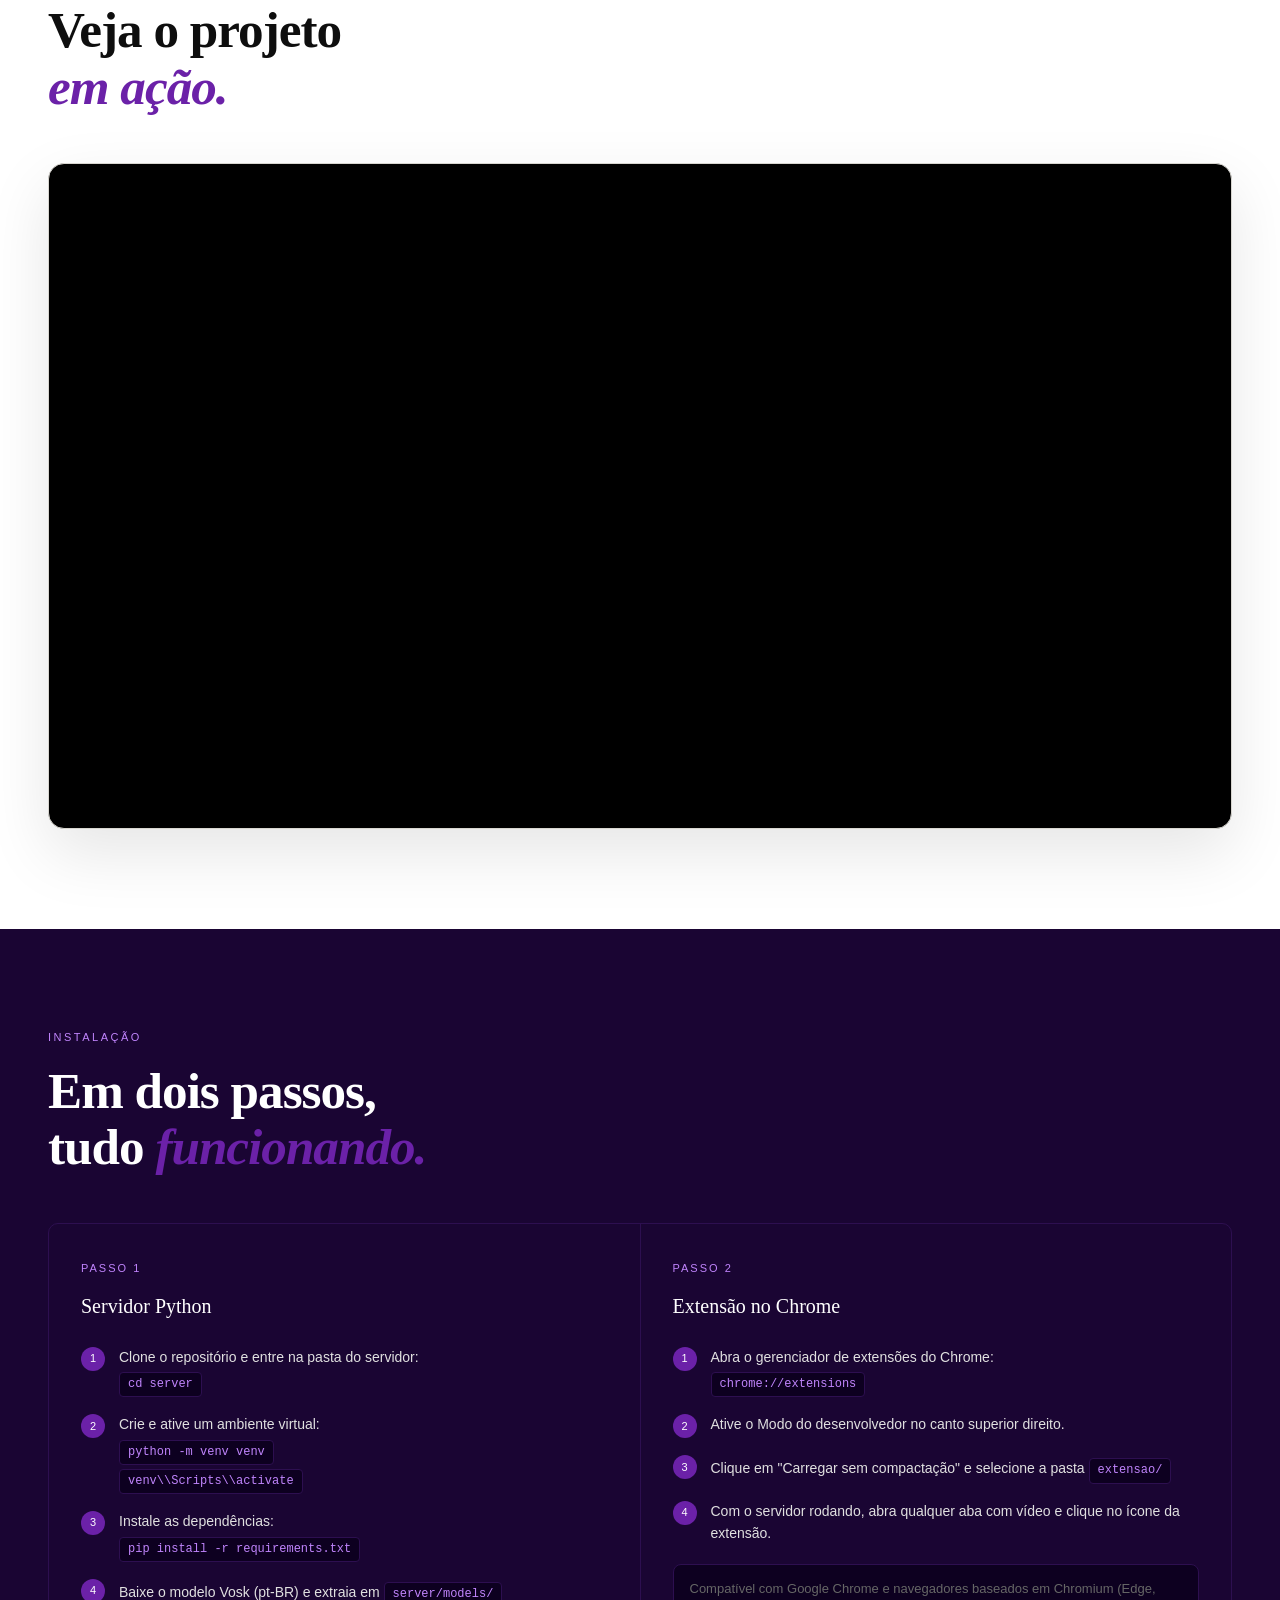
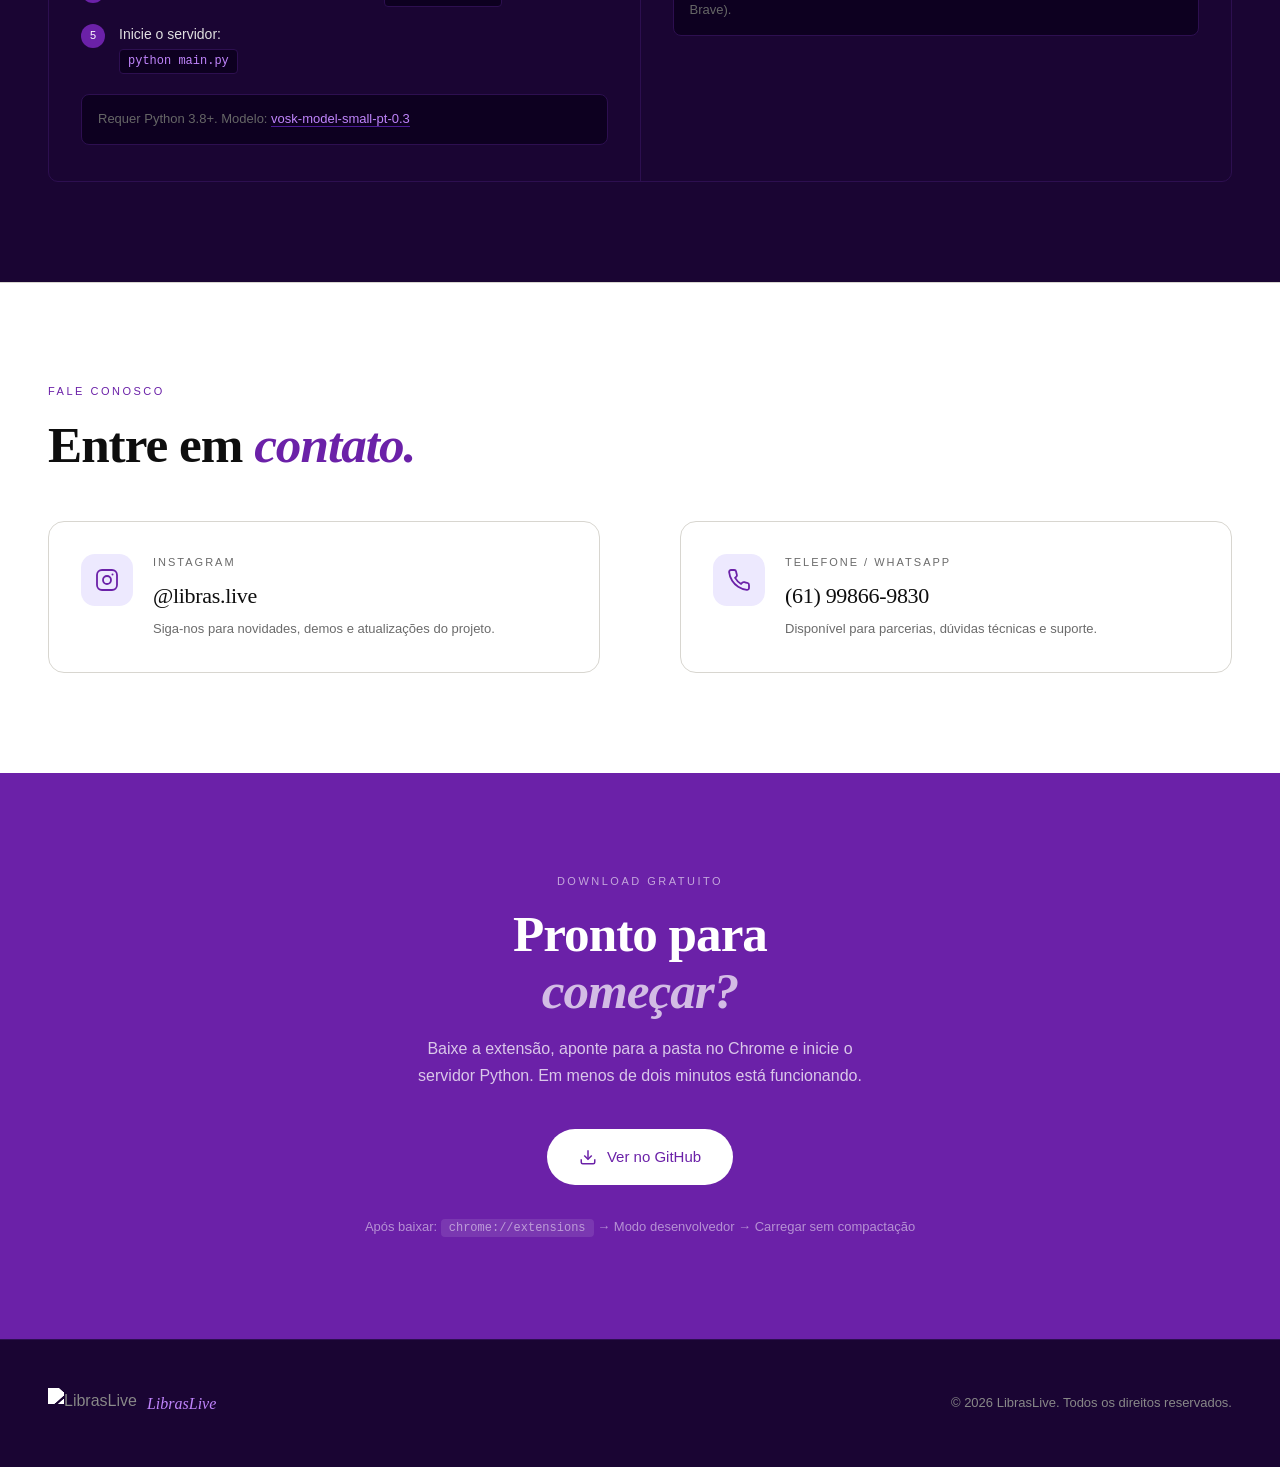
==== commit 99660e37: "mudanca no design site" ====
--- a/index.html
+++ b/index.html
@@ -1,753 +1,1091 @@
 <!DOCTYPE html>
 <html lang="pt-BR">
+
 <head>
-<meta charset="UTF-8">
-<meta name="viewport" content="width=device-width, initial-scale=1.0">
-<title>Faz o Libras</title>
-<link rel="icon" type="image/x-icon" href="/extension/icons/icon128.jpeg">
-<link href="https://fonts.googleapis.com/css2?family=DM+Serif+Display:ital@0;1&family=DM+Sans:wght@300;400;500&display=swap" rel="stylesheet">
-<style>
-  *, *::before, *::after { box-sizing: border-box; margin: 0; padding: 0; }
-
-  :root {
-    --black: #0e0e0e;
-    --white: #f5f4f0;
-    --accent: #7c3aed;
-    --accent-light: #ede9fe;
-    --mid: #6b6b6b;
-    --border: #d8d6d0;
-    --serif: 'DM Serif Display', Georgia, serif;
-    --sans: 'DM Sans', sans-serif;
-  }
-  
-
-  html { scroll-behavior: smooth; }
-
-  body {
-    background: var(--white);
-    color: var(--black);
-    font-family: var(--sans);
-    font-weight: 300;
-    line-height: 1.6;
-    overflow-x: hidden;
-  }
-
-  nav {
-    position: fixed; top: 0; left: 0; right: 0; z-index: 100;
-    display: flex; align-items: center; justify-content: space-between;
-    padding: 20px 48px;
-    background: rgba(245,244,240,0.92);
-    backdrop-filter: blur(12px);
-    border-bottom: 1px solid var(--border);
-  }
-  .nav-logo {
-    font-family: var(--serif);
-    font-size: 18px;
-    letter-spacing: -0.3px;
-  }
-  .nav-logo span { color: var(--accent); font-style: italic; }
-  .nav-links { display: flex; gap: 32px; }
-  .nav-links a {
-    text-decoration: none;
-    color: var(--mid);
-    font-size: 14px;
-    font-weight: 400;
-    transition: color .2s;
-  }
-  .nav-links a:hover { color: var(--black); }
-  .nav-cta {
-    background: var(--black);
-    color: var(--white) !important;
-    padding: 8px 20px;
-    border-radius: 100px;
-    font-size: 13px !important;
-    font-weight: 500 !important;
-    transition: background .2s !important;
-  }
-  .nav-cta:hover { background: var(--accent) !important; color: var(--white) !important; }
-
-  .hero {
-    min-height: 100vh;
-    display: flex; flex-direction: column; justify-content: center;
-    padding: 120px 48px 80px;
-    position: relative;
-    overflow: hidden;
-  }
-  .hero::before {
-    content: '';
-    position: absolute; top: -200px; right: -200px;
-    width: 600px; height: 600px;
-    background: radial-gradient(circle, rgba(26,92,64,0.07) 0%, transparent 70%);
-    pointer-events: none;
-  }
-  .hero-eyebrow {
-    font-size: 12px;
-    font-weight: 500;
-    letter-spacing: 2px;
-    text-transform: uppercase;
-    color: var(--accent);
-    margin-bottom: 24px;
-    opacity: 0;
-    animation: fadeUp .8s ease forwards .1s;
-  }
-  .hero h1 {
-    font-family: var(--serif);
-    font-size: clamp(52px, 7vw, 96px);
-    line-height: 1.02;
-    letter-spacing: -2px;
-    max-width: 800px;
-    margin-bottom: 32px;
-    opacity: 0;
-    animation: fadeUp .8s ease forwards .25s;
-  }
-  .hero h1 em { font-style: italic; color: var(--accent); }
-  .hero-sub {
-    font-size: 18px;
-    color: var(--mid);
-    max-width: 520px;
-    line-height: 1.7;
-    margin-bottom: 48px;
-    opacity: 0;
-    animation: fadeUp .8s ease forwards .4s;
-  }
-  .hero-actions {
-    display: flex; gap: 16px; align-items: center;
-    opacity: 0;
-    animation: fadeUp .8s ease forwards .55s;
-  }
-  .btn-primary {
-    display: inline-flex; align-items: center; gap: 8px;
-    background: var(--black);
-    color: var(--white);
-    padding: 14px 28px;
-    border-radius: 100px;
-    font-size: 15px;
-    font-weight: 500;
-    text-decoration: none;
-    transition: background .25s, transform .2s;
-  }
-  .btn-primary:hover { background: var(--accent); transform: translateY(-1px); }
-  .btn-secondary {
-    display: inline-flex; align-items: center; gap: 8px;
-    color: var(--black);
-    font-size: 14px;
-    font-weight: 400;
-    text-decoration: none;
-    border-bottom: 1px solid var(--border);
-    padding-bottom: 2px;
-    transition: border-color .2s, color .2s;
-  }
-  .btn-secondary:hover { color: var(--accent); border-color: var(--accent); }
-
-  .hero-scroll {
-    position: absolute; bottom: 40px; left: 48px;
-    display: flex; align-items: center; gap: 12px;
-    font-size: 12px; color: var(--mid); letter-spacing: 1px; text-transform: uppercase;
-    opacity: 0;
-    animation: fadeUp .8s ease forwards .7s;
-  }
-  .scroll-line {
-    width: 40px; height: 1px; background: var(--border);
-    position: relative; overflow: hidden;
-  }
-  .scroll-line::after {
-    content: '';
-    position: absolute; top: 0; left: -100%;
-    width: 100%; height: 100%; background: var(--accent);
-    animation: scrollLine 2s ease infinite 1s;
-  }
-
-  .stats-bar {
-    border-top: 1px solid var(--border);
-    border-bottom: 1px solid var(--border);
-    padding: 28px 48px;
-    display: grid;
-    grid-template-columns: repeat(3, 1fr);
-    gap: 0;
-  }
-  .stat {
-    padding: 0 40px;
-    border-right: 1px solid var(--border);
-  }
-  .stat:first-child { padding-left: 0; }
-  .stat:last-child { border-right: none; }
-  .stat-num {
-    font-family: var(--serif);
-    font-size: 40px;
-    letter-spacing: -1px;
-    color: var(--black);
-    line-height: 1;
-    margin-bottom: 6px;
-  }
-  .stat-num em { color: var(--accent); font-style: italic; }
-  .stat-label { font-size: 13px; color: var(--mid); }
-
-  section { padding: 100px 48px; }
-  .section-label {
-    font-size: 11px;
-    font-weight: 500;
-    letter-spacing: 2.5px;
-    text-transform: uppercase;
-    color: var(--accent);
-    margin-bottom: 16px;
-  }
-  .section-title {
-    font-family: var(--serif);
-    font-size: clamp(32px, 4vw, 52px);
-    letter-spacing: -1px;
-    line-height: 1.1;
-    max-width: 600px;
-    margin-bottom: 20px;
-  }
-  .section-title em { font-style: italic; color: var(--accent); }
-
-  .problema {
-    display: grid;
-    grid-template-columns: 1fr 1fr;
-    gap: 80px;
-    align-items: start;
-  }
-  .problema-left {}
-  .problema-desc {
-    font-size: 16px;
-    color: var(--mid);
-    line-height: 1.8;
-    max-width: 480px;
-  }
-  .problema-cards {
-    display: flex;
-    flex-direction: column;
-    gap: 1px;
-    margin-top: 8px;
-    border: 1px solid var(--border);
-    border-radius: 12px;
-    overflow: hidden;
-  }
-  .prob-card {
-    padding: 28px 32px;
-    background: var(--white);
-    border-bottom: 1px solid var(--border);
-    transition: background .2s;
-  }
-  .prob-card:last-child { border-bottom: none; }
-  
-  .prob-card-tag {
-    font-size: 11px; font-weight: 500; letter-spacing: 1.5px;
-    text-transform: uppercase; color: var(--mid);
-    margin-bottom: 8px;
-  }
-  .prob-card-title {
-    font-family: var(--serif);
-    font-size: 20px;
-    margin-bottom: 8px;
-  }
-  .prob-card p { font-size: 14px; color: var(--mid); line-height: 1.6; }
-
-  .como-funciona { background: var(--black); color: var(--white); }
-  .como-funciona .section-label { color: #7c3aed; }
-  .como-funciona .section-title { color: var(--white); }
-  .steps {
-    display: grid;
-    grid-template-columns: repeat(5, 1fr);
-    gap: 0;
-    margin-top: 60px;
-    border: 1px solid #1e1e1e;
-    border-radius: 12px;
-    overflow: hidden;
-  }
-  .step {
-    padding: 36px 28px;
-    border-right: 1px solid #1e1e1e;
-    position: relative;
-    transition: background .25s;
-  }
-  .step:last-child { border-right: none; }
-  
-  .step-num {
-    font-family: var(--serif);
-    font-size: 48px;
-    color: #1e1e1e;
-    line-height: 1;
-    margin-bottom: 20px;
-    letter-spacing: -2px;
-  }
-  .step-icon {
-    width: 36px; height: 36px;
-    background: var(--accent);
-    border-radius: 8px;
-    display: flex; align-items: center; justify-content: center;
-    margin-bottom: 16px;
-    font-size: 16px;
-  }
-  .step h3 {
-    font-family: var(--serif);
-    font-size: 17px;
-    font-weight: 400;
-    margin-bottom: 10px;
-    color: var(--white);
-  }
-  .step p { font-size: 13px; color: #888; line-height: 1.6; }
-
-  .diferenciais-grid {
-    display: grid;
-    grid-template-columns: repeat(3, 1fr);
-    gap: 1px;
-    margin-top: 60px;
-    border: 1px solid var(--border);
-    border-radius: 12px;
-    overflow: hidden;
-    background: var(--border);
-  }
-  .dif-card {
-    background: var(--white);
-    padding: 40px 36px;
-    transition: background .2s;
-  }
-  
-  .dif-icon {
-    width: 44px; height: 44px;
-    background: var(--accent-light);
-    border-radius: 10px;
-    display: flex; align-items: center; justify-content: center;
-    font-size: 20px;
-    margin-bottom: 20px;
-  }
-  .dif-card h3 {
-    font-family: var(--serif);
-    font-size: 22px;
-    font-weight: 400;
-    margin-bottom: 12px;
-    letter-spacing: -0.3px;
-  }
-  .dif-card p { font-size: 14px; color: var(--mid); line-height: 1.7; }
-
-  .download-section {
-    background: var(--accent);
-    color: var(--white);
-    text-align: center;
-    padding: 100px 48px;
-  }
-  .download-section .section-label { color: rgba(255,255,255,0.6); }
-  .download-section .section-title { color: var(--white); margin: 0 auto 16px; }
-  .download-section .section-title em { color: rgba(255,255,255,0.7); }
-  .download-desc {
-    font-size: 16px;
-    color: rgba(255,255,255,0.75);
-    max-width: 480px;
-    margin: 0 auto 40px;
-    line-height: 1.7;
-  }
-  .download-actions {
-    display: flex; gap: 16px; justify-content: center; align-items: center; flex-wrap: wrap;
-  }
-  .btn-download {
-    display: inline-flex; align-items: center; gap: 10px;
-    background: var(--white);
-    color: var(--accent);
-    padding: 16px 32px;
-    border-radius: 100px;
-    font-size: 15px;
-    font-weight: 500;
-    text-decoration: none;
-    transition: transform .2s, box-shadow .2s;
-  }
-  .btn-download:hover { transform: translateY(-2px); box-shadow: 0 8px 24px rgba(0,0,0,0.15); }
-  .btn-github {
-    display: inline-flex; align-items: center; gap: 8px;
-    color: rgba(255,255,255,0.8);
-    font-size: 14px;
-    text-decoration: none;
-    border-bottom: 1px solid rgba(255,255,255,0.3);
-    padding-bottom: 2px;
-    transition: color .2s;
-  }
-  .btn-github:hover { color: white; border-color: white; }
-  .install-note {
-    margin-top: 32px;
-    font-size: 13px;
-    color: rgba(255,255,255,0.5);
-  }
-  .install-note code {
-    background: rgba(255,255,255,0.1);
-    padding: 2px 8px;
-    border-radius: 4px;
-    font-family: monospace;
-    font-size: 12px;
-  }
-
-  .tech-stack { border-top: 1px solid var(--border); }
-  .tech-title {
-    font-size: 12px; font-weight: 500; letter-spacing: 2px;
-    text-transform: uppercase; color: var(--mid);
-    margin-bottom: 32px;
-  }
-  .tech-pills {
-    display: flex; flex-wrap: wrap; gap: 10px;
-  }
-  .pill {
-    padding: 8px 18px;
-    border: 1px solid var(--border);
-    border-radius: 100px;
-    font-size: 13px;
-    color: var(--mid);
-    transition: border-color .2s, color .2s;
-  }
-  .pill:hover { border-color: var(--accent); color: var(--accent); }
-
-  .instalacao { background: var(--black); color: var(--white); }
-  .instalacao .section-label { color: #a78bfa; }
-  .instalacao .section-title { color: var(--white); }
-
-  .install-tabs {
-    display: flex; gap: 0;
-    border: 1px solid #1e1e1e;
-    border-radius: 10px;
-    overflow: hidden;
-    margin-top: 48px;
-  }
-  .install-tab-panel {
-    flex: 1;
-    border-right: 1px solid #1e1e1e;
-    padding: 36px 32px;
-  }
-  .install-tab-panel:last-child { border-right: none; }
-
-  .tab-label {
-    font-size: 11px; font-weight: 500; letter-spacing: 2px;
-    text-transform: uppercase; color: #a78bfa;
-    margin-bottom: 12px;
-  }
-  .tab-title {
-    font-family: var(--serif);
-    font-size: 20px;
-    color: var(--white);
-    margin-bottom: 24px;
-    font-weight: 400;
-  }
-  .install-steps-list {
-    list-style: none;
-    display: flex; flex-direction: column; gap: 16px;
-  }
-  .install-steps-list li {
-    display: flex; gap: 14px; align-items: flex-start;
-  }
-  .step-badge {
-    width: 24px; height: 24px; min-width: 24px;
-    background: var(--accent);
-    border-radius: 50%;
-    display: flex; align-items: center; justify-content: center;
-    font-size: 11px; font-weight: 500; color: white;
-    margin-top: 1px;
-  }
-  .install-steps-list li p {
-    font-size: 14px; color: #aaa; line-height: 1.6;
-  }
-  .install-steps-list li p strong { color: #e0e0e0; font-weight: 500; }
-  .install-steps-list li code {
-    display: inline-block;
-    background: #1a1a1a;
-    border: 1px solid #2a2a2a;
-    padding: 2px 8px;
-    border-radius: 4px;
-    font-family: monospace;
-    font-size: 12px;
-    color: #a78bfa;
-    margin-top: 4px;
-  }
-  .install-req {
-    margin-top: 20px;
-    padding: 14px 16px;
-    background: #111;
-    border: 1px solid #1e1e1e;
-    border-radius: 8px;
-    font-size: 13px;
-    color: #666;
-    line-height: 1.6;
-  }
-  .install-req a {
-    color: #a78bfa;
-    text-decoration: none;
-    border-bottom: 1px solid #4c1d95;
-  }
-
-  footer {
-    border-top: 1px solid var(--border);
-    padding: 32px 48px;
-    display: flex; justify-content: space-between; align-items: center;
-  }
-  footer p { font-size: 13px; color: var(--mid); }
-  .footer-logo { font-family: var(--serif); font-size: 16px; }
-  .footer-logo span { color: var(--accent); font-style: italic; }
-
-  /* ANIMATIONS */
-  @keyframes fadeUp {
-    from { opacity: 0; transform: translateY(20px); }
-    to   { opacity: 1; transform: translateY(0); }
-  }
-  @keyframes scrollLine {
-    from { left: -100%; }
-    to   { left: 100%; }
-  }
-
-  .reveal {
-    opacity: 0;
-    transform: translateY(24px);
-    transition: opacity .7s ease, transform .7s ease;
-  }
-  .reveal.visible {
-    opacity: 1;
-    transform: none;
-  }
-
-  /* VIDEO */
-  .video-section {
-    padding: 100px 48px;
-    border-top: 1px solid var(--border);
-  }
-  .video-wrapper {
-    margin-top: 48px;
-    border-radius: 16px;
-    overflow: hidden;
-    border: 1px solid var(--border);
-    aspect-ratio: 16 / 9;
-    width: 100%;
-    background: #000;
-    box-shadow: 0 24px 64px rgba(0,0,0,0.1);
-  }
-  .video-wrapper iframe {
-    width: 100%;
-    height: 100%;
-    display: block;
-    border: none;
-  }
-</style>
+  <meta charset="UTF-8">
+  <meta name="viewport" content="width=device-width, initial-scale=1.0">
+  <title>LibrasLive</title>
+  <link
+    href="https://fonts.googleapis.com/css2?family=DM+Serif+Display:ital@0;1&family=DM+Sans:wght@300;400;500&display=swap"
+    rel="stylesheet">
+  <style>
+    *,
+    *::before,
+    *::after {
+      box-sizing: border-box;
+      margin: 0;
+      padding: 0;
+    }
+
+    :root {
+      --black: #0e0e0e;
+      --white: #f5f4f0;
+      --accent: #6B21A8;
+      --accent-dark: #4C1D95;
+      --accent-light: #EDE9FE;
+      --mid: #6b6b6b;
+      --border: #d8d6d0;
+      --serif: \'DM Serif Display\', Georgia, serif;
+      --sans: \'DM Sans\', sans-serif;
+    }
+
+    html {
+      scroll-behavior: smooth;
+    }
+
+    body {
+      background: #fff;
+      color: var(--black);
+      font-family: var(--sans);
+      font-weight: 300;
+      line-height: 1.6;
+      overflow-x: hidden;
+    }
+
+    nav {
+      position: fixed;
+      top: 0;
+      left: 0;
+      right: 0;
+      z-index: 100;
+      display: flex;
+      align-items: center;
+      justify-content: space-between;
+      padding: 16px 48px;
+      background: rgba(255, 255, 255, 0.95);
+      backdrop-filter: blur(12px);
+      border-bottom: 1px solid var(--border);
+    }
+
+    .nav-logo {
+      display: flex;
+      align-items: center;
+      gap: 10px;
+    }
+
+    .nav-logo img {
+      height: 36px;
+      width: auto;
+    }
+
+    .nav-logo-text {
+      font-family: var(--serif);
+      font-size: 18px;
+      letter-spacing: -0.3px;
+      color: var(--accent);
+      font-style: italic;
+    }
+
+    .nav-links {
+      display: flex;
+      gap: 32px;
+    }
+
+    .nav-links a {
+      text-decoration: none;
+      color: var(--mid);
+      font-size: 14px;
+      font-weight: 400;
+      transition: color .2s;
+    }
+
+    .nav-links a:hover {
+      color: var(--accent);
+    }
+
+    .nav-cta {
+      background: var(--accent) !important;
+      color: #fff !important;
+      padding: 8px 20px;
+      border-radius: 100px;
+      font-size: 13px !important;
+      font-weight: 500 !important;
+      transition: background .2s !important;
+    }
+
+    .nav-cta:hover {
+      background: var(--accent-dark) !important;
+    }
+
+    .hero {
+      min-height: 100vh;
+      display: flex;
+      flex-direction: column;
+      justify-content: center;
+      padding: 120px 48px 80px;
+      position: relative;
+      overflow: hidden;
+      background: #fff;
+    }
+
+    .hero::before {
+      content: \'\';
+      position: absolute;
+      top: -200px;
+      right: -200px;
+      width: 600px;
+      height: 600px;
+      background: radial-gradient(circle, rgba(107, 33, 168, 0.08) 0%, transparent 70%);
+      pointer-events: none;
+    }
+
+    .hero-eyebrow {
+      font-size: 12px;
+      font-weight: 500;
+      letter-spacing: 2px;
+      text-transform: uppercase;
+      color: var(--accent);
+      margin-bottom: 24px;
+      opacity: 0;
+      animation: fadeUp .8s ease forwards .1s;
+    }
+
+    .hero h1 {
+      font-family: var(--serif);
+      font-size: clamp(52px, 7vw, 96px);
+      line-height: 1.02;
+      letter-spacing: -2px;
+      max-width: 800px;
+      margin-bottom: 32px;
+      opacity: 0;
+      animation: fadeUp .8s ease forwards .25s;
+    }
+
+    .hero h1 em {
+      font-style: italic;
+      color: var(--accent);
+    }
+
+    .hero-sub {
+      font-size: 18px;
+      color: var(--mid);
+      max-width: 520px;
+      line-height: 1.7;
+      margin-bottom: 48px;
+      opacity: 0;
+      animation: fadeUp .8s ease forwards .4s;
+    }
+
+    .hero-actions {
+      display: flex;
+      gap: 16px;
+      align-items: center;
+      opacity: 0;
+      animation: fadeUp .8s ease forwards .55s;
+    }
+
+    .btn-primary {
+      display: inline-flex;
+      align-items: center;
+      gap: 8px;
+      background: var(--accent);
+      color: #fff;
+      padding: 14px 28px;
+      border-radius: 100px;
+      font-size: 15px;
+      font-weight: 500;
+      text-decoration: none;
+      transition: background .25s, transform .2s;
+    }
+
+    .btn-primary:hover {
+      background: var(--accent-dark);
+      transform: translateY(-1px);
+    }
+
+    .btn-secondary {
+      display: inline-flex;
+      align-items: center;
+      gap: 8px;
+      color: var(--black);
+      font-size: 14px;
+      font-weight: 400;
+      text-decoration: none;
+      border-bottom: 1px solid var(--border);
+      padding-bottom: 2px;
+      transition: border-color .2s, color .2s;
+    }
+
+    .btn-secondary:hover {
+      color: var(--accent);
+      border-color: var(--accent);
+    }
+
+    .stats-bar {
+      border-top: 1px solid var(--border);
+      border-bottom: 1px solid var(--border);
+      padding: 28px 48px;
+      display: grid;
+      grid-template-columns: repeat(3, 1fr);
+      gap: 0;
+    }
+
+    .stat {
+      padding: 0 40px;
+      border-right: 1px solid var(--border);
+    }
+
+    .stat:first-child {
+      padding-left: 0;
+    }
+
+    .stat:last-child {
+      border-right: none;
+    }
+
+    .stat-num {
+      font-family: var(--serif);
+      font-size: 40px;
+      letter-spacing: -1px;
+      color: var(--black);
+      line-height: 1;
+      margin-bottom: 6px;
+    }
+
+    .stat-num em {
+      color: var(--accent);
+      font-style: italic;
+    }
+
+    .stat-label {
+      font-size: 13px;
+      color: var(--mid);
+    }
+
+    section {
+      padding: 100px 48px;
+    }
+
+    .section-label {
+      font-size: 11px;
+      font-weight: 500;
+      letter-spacing: 2.5px;
+      text-transform: uppercase;
+      color: var(--accent);
+      margin-bottom: 16px;
+    }
+
+    .section-title {
+      font-family: var(--serif);
+      font-size: clamp(32px, 4vw, 52px);
+      letter-spacing: -1px;
+      line-height: 1.1;
+      max-width: 600px;
+      margin-bottom: 20px;
+    }
+
+    .section-title em {
+      font-style: italic;
+      color: var(--accent);
+    }
+
+    .problema {
+      display: grid;
+      grid-template-columns: 1fr 1fr;
+      gap: 80px;
+      align-items: start;
+    }
+
+    .problema-desc {
+      font-size: 16px;
+      color: var(--mid);
+      line-height: 1.8;
+      max-width: 480px;
+    }
+
+    .problema-cards {
+      display: flex;
+      flex-direction: column;
+      gap: 1px;
+      margin-top: 8px;
+      border: 1px solid var(--border);
+      border-radius: 12px;
+      overflow: hidden;
+    }
+
+    .prob-card {
+      padding: 28px 32px;
+      background: #fff;
+      border-bottom: 1px solid var(--border);
+    }
+
+    .prob-card:last-child {
+      border-bottom: none;
+    }
+
+    .prob-card-tag {
+      font-size: 11px;
+      font-weight: 500;
+      letter-spacing: 1.5px;
+      text-transform: uppercase;
+      color: var(--mid);
+      margin-bottom: 8px;
+    }
+
+    .prob-card-title {
+      font-family: var(--serif);
+      font-size: 20px;
+      margin-bottom: 8px;
+    }
+
+    .prob-card p {
+      font-size: 14px;
+      color: var(--mid);
+      line-height: 1.6;
+    }
+
+    .como-funciona {
+      background: #1a0533;
+      color: #fff;
+    }
+
+    .como-funciona .section-label {
+      color: #c084fc;
+    }
+
+    .como-funciona .section-title {
+      color: #fff;
+    }
+
+    .steps {
+      display: grid;
+      grid-template-columns: repeat(5, 1fr);
+      gap: 0;
+      margin-top: 60px;
+      border: 1px solid #2d0f50;
+      border-radius: 12px;
+      overflow: hidden;
+    }
+
+    .step {
+      padding: 36px 28px;
+      border-right: 1px solid #2d0f50;
+    }
+
+    .step:last-child {
+      border-right: none;
+    }
+
+    .step-num {
+      font-family: var(--serif);
+      font-size: 48px;
+      color: #2d0f50;
+      line-height: 1;
+      margin-bottom: 20px;
+      letter-spacing: -2px;
+    }
+
+    .step-icon {
+      width: 36px;
+      height: 36px;
+      background: var(--accent);
+      border-radius: 8px;
+      display: flex;
+      align-items: center;
+      justify-content: center;
+      margin-bottom: 16px;
+      font-size: 16px;
+    }
+
+    .step h3 {
+      font-family: var(--serif);
+      font-size: 17px;
+      font-weight: 400;
+      margin-bottom: 10px;
+      color: #fff;
+    }
+
+    .step p {
+      font-size: 13px;
+      color: #9ca3af;
+      line-height: 1.6;
+    }
+
+    .diferenciais-grid {
+      display: grid;
+      grid-template-columns: repeat(3, 1fr);
+      gap: 1px;
+      margin-top: 60px;
+      border: 1px solid var(--border);
+      border-radius: 12px;
+      overflow: hidden;
+      background: var(--border);
+    }
+
+    .dif-card {
+      background: #fff;
+      padding: 40px 36px;
+    }
+
+    .dif-card h3 {
+      font-family: var(--serif);
+      font-size: 22px;
+      font-weight: 400;
+      margin-bottom: 12px;
+      letter-spacing: -0.3px;
+    }
+
+    .dif-card p {
+      font-size: 14px;
+      color: var(--mid);
+      line-height: 1.7;
+    }
+
+    .download-section {
+      background: var(--accent);
+      color: #fff;
+      text-align: center;
+      padding: 100px 48px;
+    }
+
+    .download-section .section-label {
+      color: rgba(255, 255, 255, 0.6);
+    }
+
+    .download-section .section-title {
+      color: #fff;
+      margin: 0 auto 16px;
+    }
+
+    .download-section .section-title em {
+      color: rgba(255, 255, 255, 0.7);
+    }
+
+    .download-desc {
+      font-size: 16px;
+      color: rgba(255, 255, 255, 0.75);
+      max-width: 480px;
+      margin: 0 auto 40px;
+      line-height: 1.7;
+    }
+
+    .download-actions {
+      display: flex;
+      gap: 16px;
+      justify-content: center;
+      align-items: center;
+      flex-wrap: wrap;
+    }
+
+    .btn-download {
+      display: inline-flex;
+      align-items: center;
+      gap: 10px;
+      background: #fff;
+      color: var(--accent);
+      padding: 16px 32px;
+      border-radius: 100px;
+      font-size: 15px;
+      font-weight: 500;
+      text-decoration: none;
+      transition: transform .2s, box-shadow .2s;
+    }
+
+    .btn-download:hover {
+      transform: translateY(-2px);
+      box-shadow: 0 8px 24px rgba(0, 0, 0, 0.15);
+    }
+
+    .install-note {
+      margin-top: 32px;
+      font-size: 13px;
+      color: rgba(255, 255, 255, 0.5);
+    }
+
+    .install-note code {
+      background: rgba(255, 255, 255, 0.1);
+      padding: 2px 8px;
+      border-radius: 4px;
+      font-family: monospace;
+      font-size: 12px;
+    }
+
+    .instalacao {
+      background: #1a0533;
+      color: #fff;
+    }
+
+    .instalacao .section-label {
+      color: #c084fc;
+    }
+
+    .instalacao .section-title {
+      color: #fff;
+    }
+
+    .install-tabs {
+      display: flex;
+      gap: 0;
+      border: 1px solid #2d0f50;
+      border-radius: 10px;
+      overflow: hidden;
+      margin-top: 48px;
+    }
+
+    .install-tab-panel {
+      flex: 1;
+      border-right: 1px solid #2d0f50;
+      padding: 36px 32px;
+    }
+
+    .install-tab-panel:last-child {
+      border-right: none;
+    }
+
+    .tab-label {
+      font-size: 11px;
+      font-weight: 500;
+      letter-spacing: 2px;
+      text-transform: uppercase;
+      color: #c084fc;
+      margin-bottom: 12px;
+    }
+
+    .tab-title {
+      font-family: var(--serif);
+      font-size: 20px;
+      color: #fff;
+      margin-bottom: 24px;
+      font-weight: 400;
+    }
+
+    .install-steps-list {
+      list-style: none;
+      display: flex;
+      flex-direction: column;
+      gap: 16px;
+    }
+
+    .install-steps-list li {
+      display: flex;
+      gap: 14px;
+      align-items: flex-start;
+    }
+
+    .step-badge {
+      width: 24px;
+      height: 24px;
+      min-width: 24px;
+      background: var(--accent);
+      border-radius: 50%;
+      display: flex;
+      align-items: center;
+      justify-content: center;
+      font-size: 11px;
+      font-weight: 500;
+      color: white;
+      margin-top: 1px;
+    }
+
+    .install-steps-list li p {
+      font-size: 14px;
+      color: #aaa;
+      line-height: 1.6;
+    }
+
+    .install-steps-list li p strong {
+      color: #e0e0e0;
+      font-weight: 500;
+    }
+
+    .install-steps-list li code {
+      display: inline-block;
+      background: #0d0020;
+      border: 1px solid #2d0f50;
+      padding: 2px 8px;
+      border-radius: 4px;
+      font-family: monospace;
+      font-size: 12px;
+      color: #c084fc;
+      margin-top: 4px;
+    }
+
+    .install-req {
+      margin-top: 20px;
+      padding: 14px 16px;
+      background: #0d0020;
+      border: 1px solid #2d0f50;
+      border-radius: 8px;
+      font-size: 13px;
+      color: #666;
+      line-height: 1.6;
+    }
+
+    .install-req a {
+      color: #c084fc;
+      text-decoration: none;
+      border-bottom: 1px solid #4c1d95;
+    }
+
+    /* CONTACT SECTION */
+    .contato {
+      background: #fff;
+      border-top: 1px solid var(--border);
+      padding: 100px 48px;
+    }
+
+    .contato-grid {
+      display: grid;
+      grid-template-columns: 1fr 1fr;
+      gap: 80px;
+      align-items: start;
+      margin-top: 48px;
+    }
+
+    .contato-card {
+      display: flex;
+      align-items: flex-start;
+      gap: 20px;
+      padding: 32px;
+      border: 1px solid var(--border);
+      border-radius: 16px;
+      text-decoration: none;
+      color: inherit;
+      transition: border-color .25s, transform .2s, box-shadow .25s;
+      background: #fff;
+    }
+
+    .contato-card:hover {
+      border-color: var(--accent);
+      transform: translateY(-3px);
+      box-shadow: 0 12px 32px rgba(107, 33, 168, 0.1);
+    }
+
+    .contato-icon {
+      width: 52px;
+      height: 52px;
+      min-width: 52px;
+      background: var(--accent-light);
+      border-radius: 14px;
+      display: flex;
+      align-items: center;
+      justify-content: center;
+    }
+
+    .contato-icon svg {
+      color: var(--accent);
+    }
+
+    .contato-info {}
+
+    .contato-type {
+      font-size: 11px;
+      font-weight: 500;
+      letter-spacing: 2px;
+      text-transform: uppercase;
+      color: var(--mid);
+      margin-bottom: 6px;
+    }
+
+    .contato-value {
+      font-family: var(--serif);
+      font-size: 22px;
+      color: var(--black);
+      margin-bottom: 6px;
+      letter-spacing: -0.3px;
+    }
+
+    .contato-desc {
+      font-size: 13px;
+      color: var(--mid);
+    }
+
+    /* VIDEO */
+    .video-section {
+      padding: 100px 48px;
+      border-top: 1px solid var(--border);
+    }
+
+    .video-wrapper {
+      margin-top: 48px;
+      border-radius: 16px;
+      overflow: hidden;
+      border: 1px solid var(--border);
+      aspect-ratio: 16 / 9;
+      width: 100%;
+      background: #000;
+      box-shadow: 0 24px 64px rgba(0, 0, 0, 0.1);
+    }
+
+    .video-wrapper iframe {
+      width: 100%;
+      height: 100%;
+      display: block;
+      border: none;
+    }
+
+    footer {
+      background: #1a0533;
+      border-top: 1px solid #2d0f50;
+      padding: 48px;
+      display: flex;
+      justify-content: space-between;
+      align-items: center;
+    }
+
+    footer p {
+      font-size: 13px;
+      color: #888;
+    }
+
+    .footer-logo {
+      display: flex;
+      align-items: center;
+      gap: 10px;
+    }
+
+    .footer-logo img {
+      height: 32px;
+      width: auto;
+      filter: brightness(10);
+    }
+
+    .footer-logo-text {
+      font-family: var(--serif);
+      font-size: 16px;
+      color: #c084fc;
+      font-style: italic;
+    }
+
+    .footer-links {
+      display: flex;
+      gap: 24px;
+    }
+
+    .footer-links a {
+      font-size: 16px;
+      color: #888;
+      text-decoration: none;
+      transition: color .2s;
+    }
+
+    .footer-links a:hover {
+      color: #c084fc;
+    }
+
+    @keyframes fadeUp {
+      from {
+        opacity: 0;
+        transform: translateY(20px);
+      }
+
+      to {
+        opacity: 1;
+        transform: translateY(0);
+      }
+    }
+
+    .reveal {
+      opacity: 0;
+      transform: translateY(24px);
+      transition: opacity .7s ease, transform .7s ease;
+    }
+
+    .reveal.visible {
+      opacity: 1;
+      transform: none;
+    }
+
+    .hero-div {
+      display: flex;
+      align-items: center;
+      gap: 2rem;
+      justify-content: center;
+    }
+
+    .hero-image {
+     width: 100% 
+    }
+
+    .hero-image-container {
+      border-radius: 1rem;
+      aspect-ratio:16/9;
+      max-height: 400px;
+      overflow;
+    }
+  </style>
 </head>
+
 <body>
 
-<!-- NAV -->
-<nav>
-  <div class="nav-logo">Faz o <span>Libras</span></div>
-  <div class="nav-links">
-    <a href="#problema">Problema</a>
-    <a href="#demo">Demo</a>
-    <a href="#como-funciona">Como funciona</a>
-    <a href="#diferenciais">Diferenciais</a>
-    <a href="#instalacao">Instalação</a>
-    <a href="#download">Download</a>
-  </div>
-</nav>
-
-<!-- HERO -->
-<section class="hero">
-  <h1>Áudio do vídeo.<br>Em <em>Libras,</em><br>em tempo real.</h1>
-  <p class="hero-sub">Uma extensão de navegador que captura o áudio de qualquer aba e exibe a tradução em Libras via avatar 3D — sem pausar, sem mutar, sem barreiras.</p>
-  <div class="hero-actions">
-  </div>
-</section>
-
-<!-- PROBLEMA -->
-<section id="problema">
-  <div class="problema">
-    <div class="problema-left reveal">
-      <p class="section-label">O problema</p>
-      <h2 class="section-title">Traduzir palavra por palavra <em>não é</em> suficiente.</h2>
-      <p class="problema-desc" style="margin-top:20px">Libras não é o português escrito com as mãos. É uma língua visual-espacial com gramática própria. A maioria das soluções ignora isso — e entrega ao surdo algo incompreensível.</p>
+  <nav>
+    <div class="nav-logo">
+      <img src="imagens/logo.png" alt="LibrasLive logo">
+      <span class="nav-logo-text">LibrasLive</span>
     </div>
-    <div class="problema-cards reveal">
-      <div class="prob-card">
-        <div class="prob-card-tag">Barreira 01</div>
-        <div class="prob-card-title">Português é auditivo</div>
-        <p>Artigos, preposições e flexões verbais são "ruído" gramatical para quem usa Libras como primeira língua.</p>
-      </div>
-      <div class="prob-card">
-        <div class="prob-card-tag">Barreira 02</div>
-        <div class="prob-card-title">Sintaxe invertida</div>
-        <p>Libras usa a ordem Tempo → Objeto → Verbo. Tradução literal gera o chamado "Português Sinalizado", exaustivo e muitas vezes incompreensível.</p>
-      </div>
-      <div class="prob-card">
-        <div class="prob-card-tag">Nossa solução</div>
-        <div class="prob-card-title">PLN como tradutor sintático</div>
-        <p>A IA analisa o áudio, filtra o ruído gramatical e reorganiza os termos para entregar o <em>sentido real</em> da mensagem.</p>
-      </div>
+    <div class="nav-links">
+      <a href="#problema">Problema</a>
+      <a href="#demo">Demo</a>
+      <a href="#como-funciona">Como funciona</a>
+      <a href="#diferenciais">Diferenciais</a>
+      <a href="#contato">Contato</a>
+      <a href="#download" class="nav-cta">Download</a>
     </div>
-  </div>
-</section>
-
-<!-- COMO FUNCIONA -->
-<section class="como-funciona" id="como-funciona">
-  <p class="section-label reveal">Como funciona</p>
-  <h2 class="section-title reveal">Cinco etapas.<br>Uma experiência <em>fluida.</em></h2>
-  <div class="steps reveal">
-    <div class="step">
-      <h3>Captura de áudio</h3>
-      <p>A API Tab Capture do Chrome intercepta o fluxo de áudio da aba ativa sem mutar o som original.</p>
+  </nav>
+
+  <section class="hero">
+    <div class="hero-div">
+      <div>
+        <p class="hero-eyebrow">Acessibilidade em tempo real</p>
+        <h1>Áudio do vídeo.<br>Em <em>Libras,</em><br>em tempo real.</h1>
+        <p class="hero-sub">Uma extensão de navegador que captura o áudio de qualquer aba e exibe a tradução em Libras
+          via
+          avatar 3D — sem pausar, sem mutar, sem barreiras.</p>
+        <div class="hero-actions">
+          <a href="https://github.com/LanneFV/Oficina_Web" class="btn-primary">
+            Ver no GitHub
+          </a>
+          <a href="#demo" class="btn-secondary">Ver demonstração →</a>
+        </div>
+      </div>
+
+      <div class="hero-image-container">
+        <img src="imagens/imagem_pagina_inicial.jpg" alt="" class="hero-image">
+      </div>
+
     </div>
-    <div class="step">
-      <h3>Processamento</h3>
-      <p>O áudio é cortado em frações de milissegundos no AudioContext (16kHz) para não perder contexto.</p>
+  </section>
+
+  <section id="problema">
+    <div class="problema">
+      <div class="problema-left reveal">
+        <p class="section-label">O problema</p>
+        <h2 class="section-title">Traduzir palavra por palavra <em>não é</em> suficiente.</h2>
+        <p class="problema-desc" style="margin-top:20px">Libras não é o português escrito com as mãos. É uma língua
+          visual-espacial com gramática própria. A maioria das soluções ignora isso — e entrega ao surdo algo
+          incompreensível.</p>
+      </div>
+      <div class="problema-cards reveal">
+        <div class="prob-card">
+          <div class="prob-card-tag">Barreira 01</div>
+          <div class="prob-card-title">Português é auditivo</div>
+          <p>Artigos, preposições e flexões verbais são "ruído" gramatical para quem usa Libras como primeira língua.
+          </p>
+        </div>
+        <div class="prob-card">
+          <div class="prob-card-tag">Barreira 02</div>
+          <div class="prob-card-title">Sintaxe invertida</div>
+          <p>Libras usa a ordem Tempo → Objeto → Verbo. Tradução literal gera o chamado "Português Sinalizado",
+            exaustivo e muitas vezes incompreensível.</p>
+        </div>
+        <div class="prob-card">
+          <div class="prob-card-tag">Nossa solução</div>
+          <div class="prob-card-title">PLN como tradutor sintático</div>
+          <p>A IA analisa o áudio, filtra o ruído gramatical e reorganiza os termos para entregar o <em>sentido
+              real</em> da mensagem.</p>
+        </div>
+      </div>
     </div>
-    <div class="step">
-      <h3>WebSocket</h3>
-      <p>Os pacotes de áudio chegam ao servidor local em tempo real via conexão WebSocket de altíssima velocidade.</p>
+  </section>
+
+  <section class="como-funciona" id="como-funciona">
+    <p class="section-label reveal">Como funciona</p>
+    <h2 class="section-title reveal">Cinco etapas.<br>Uma experiência <em>fluida.</em></h2>
+    <div class="steps reveal">
+      <div class="step">
+        <h3>Captura de áudio</h3>
+        <p>A API Tab Capture do Chrome intercepta o fluxo de áudio da aba ativa sem mutar o som original.</p>
+      </div>
+      <div class="step">
+        <h3>Processamento</h3>
+        <p>O áudio é cortado em frações de milissegundos no AudioContext (16kHz) para não perder contexto.</p>
+      </div>
+      <div class="step">
+        <h3>WebSocket</h3>
+        <p>Os pacotes de áudio chegam ao servidor local em tempo real via conexão WebSocket de altíssima velocidade.</p>
+      </div>
+      <div class="step">
+        <h3>IA + PLN</h3>
+        <p>Vosk converte voz em texto. O módulo de PLN reestrutura a sintaxe para as regras gramaticais da Libras.</p>
+      </div>
+      <div class="step">
+        <h3>Avatar VLibras</h3>
+        <p>O widget do VLibras Gov renderiza o avatar 3D sobreposto à tela via z-index, sempre visível.</p>
+      </div>
     </div>
-    <div class="step">
-      <h3>IA + PLN</h3>
-      <p>Vosk converte voz em texto. O módulo de PLN reestrutura a sintaxe para as regras gramaticais da Libras.</p>
+  </section>
+
+  <section id="diferenciais">
+    <p class="section-label reveal">Diferenciais</p>
+    <h2 class="section-title reveal">Por que o SignBridge<br>é <em>diferente.</em></h2>
+    <div class="diferenciais-grid reveal">
+      <div class="dif-card">
+        <h3>100% local</h3>
+        <p>O processamento acontece na sua própria máquina. Nenhum áudio é enviado para servidores externos. Sua
+          privacidade é preservada por arquitetura.</p>
+      </div>
+      <div class="dif-card">
+        <h3>Funciona em qualquer site</h3>
+        <p>YouTube, lives, aulas online, noticiários — qualquer aba com áudio pode ser traduzida com um clique. Sem
+          configuração extra.</p>
+      </div>
+      <div class="dif-card">
+        <h3>Gramática real de Libras</h3>
+        <p>Não é um dicionário de sinais. O PLN analisa a frase, extrai o sentido e reconstrói na sintaxe
+          visual-espacial que o surdo realmente usa.</p>
+      </div>
+      <div class="dif-card">
+        <h3>Não intrusivo</h3>
+        <p>A extensão injeta o avatar via Content Script sem quebrar a página. O DOM original é preservado; apenas o
+          z-index garante visibilidade.</p>
+      </div>
+      <div class="dif-card">
+        <h3>Open Source</h3>
+        <p>Código aberto, auditável e adaptável. Qualquer escola, ONG ou desenvolvedor pode instalar, modificar e
+          evoluir o projeto.</p>
+      </div>
+      <div class="dif-card">
+        <h3>Avatar VLibras Gov</h3>
+        <p>Integrado ao player oficial do governo brasileiro — tecnologia validada, mantida e reconhecida
+          institucionalmente.</p>
+      </div>
     </div>
-    <div class="step">
-      <h3>Avatar VLibras</h3>
-      <p>O widget do VLibras Gov renderiza o avatar 3D sobreposto à tela via z-index, sempre visível.</p>
+  </section>
+
+  <section class="video-section reveal" id="demo">
+    <p class="section-label">Demonstração</p>
+    <h2 class="section-title">Veja o projeto<br><em>em ação.</em></h2>
+    <div class="video-wrapper">
+      <iframe src="https://www.youtube.com/embed/gjCCYhm6paE?si=qMBu7GM1fmzulQrz" title="YouTube video player"
+        frameborder="0"
+        allow="accelerometer; autoplay; clipboard-write; encrypted-media; gyroscope; picture-in-picture; web-share"
+        referrerpolicy="strict-origin-when-cross-origin" allowfullscreen></iframe>
     </div>
-  </div>
-</section>
-
-<!-- DIFERENCIAIS -->
-<section id="diferenciais">
-  <p class="section-label reveal">Diferenciais</p>
-  <h2 class="section-title reveal">Por que o SignBridge<br>é <em>diferente.</em></h2>
-  <div class="diferenciais-grid reveal">
-    <div class="dif-card">
-      <h3>100% local</h3>
-      <p>O processamento acontece na sua própria máquina. Nenhum áudio é enviado para servidores externos. Sua privacidade é preservada por arquitetura.</p>
+  </section>
+
+  <section class="instalacao" id="instalacao">
+    <p class="section-label reveal">Instalação</p>
+    <h2 class="section-title reveal">Em dois passos,<br>tudo <em>funcionando.</em></h2>
+    <div class="install-tabs reveal">
+      <div class="install-tab-panel">
+        <div class="tab-label">Passo 1</div>
+        <div class="tab-title">Servidor Python</div>
+        <ul class="install-steps-list">
+          <li>
+            <div class="step-badge">1</div>
+            <p><strong>Clone o repositório e entre na pasta do servidor:</strong><br><code>cd server</code></p>
+          </li>
+          <li>
+            <div class="step-badge">2</div>
+            <p><strong>Crie e ative um ambiente
+                virtual:</strong><br><code>python -m venv venv</code><br><code>venv\\Scripts\\activate</code></p>
+          </li>
+          <li>
+            <div class="step-badge">3</div>
+            <p><strong>Instale as dependências:</strong><br><code>pip install -r requirements.txt</code></p>
+          </li>
+          <li>
+            <div class="step-badge">4</div>
+            <p><strong>Baixe o modelo Vosk (pt-BR) e extraia em</strong> <code>server/models/</code></p>
+          </li>
+          <li>
+            <div class="step-badge">5</div>
+            <p><strong>Inicie o servidor:</strong><br><code>python main.py</code></p>
+          </li>
+        </ul>
+        <div class="install-req">Requer Python 3.8+. Modelo: <a href="https://alphacephei.com/vosk/models"
+            target="_blank">vosk-model-small-pt-0.3</a></div>
+      </div>
+      <div class="install-tab-panel">
+        <div class="tab-label">Passo 2</div>
+        <div class="tab-title">Extensão no Chrome</div>
+        <ul class="install-steps-list">
+          <li>
+            <div class="step-badge">1</div>
+            <p><strong>Abra o gerenciador de extensões do Chrome:</strong><br><code>chrome://extensions</code></p>
+          </li>
+          <li>
+            <div class="step-badge">2</div>
+            <p><strong>Ative o Modo do desenvolvedor no canto superior direito.</strong></p>
+          </li>
+          <li>
+            <div class="step-badge">3</div>
+            <p><strong>Clique em "Carregar sem compactação" e selecione a pasta</strong> <code>extensao/</code></p>
+          </li>
+          <li>
+            <div class="step-badge">4</div>
+            <p><strong>Com o servidor rodando, abra qualquer aba com vídeo e clique no ícone da extensão.</strong></p>
+          </li>
+        </ul>
+        <div class="install-req">Compatível com Google Chrome e navegadores baseados em Chromium (Edge, Brave).</div>
+      </div>
     </div>
-    <div class="dif-card">
-      <h3>Funciona em qualquer site</h3>
-      <p>YouTube, lives, aulas online, noticiários — qualquer aba com áudio pode ser traduzida com um clique. Sem configuração extra.</p>
+  </section>
+
+  <!-- CONTATO -->
+  <section class="contato" id="contato">
+    <p class="section-label reveal">Fale conosco</p>
+    <h2 class="section-title reveal">Entre em <em>contato.</em></h2>
+    <div class="contato-grid reveal">
+      <a href="https://www.instagram.com/libras.live/" target="_blank" class="contato-card">
+        <div class="contato-icon">
+          <svg width="24" height="24" viewBox="0 0 24 24" fill="none" stroke="currentColor" stroke-width="1.8">
+            <rect x="2" y="2" width="20" height="20" rx="5" ry="5" />
+            <circle cx="12" cy="12" r="4" />
+            <circle cx="17.5" cy="6.5" r="1" fill="currentColor" stroke="none" />
+          </svg>
+        </div>
+        <div class="contato-info">
+          <div class="contato-type">Instagram</div>
+          <div class="contato-value">@libras.live</div>
+          <div class="contato-desc">Siga-nos para novidades, demos e atualizações do projeto.</div>
+        </div>
+      </a>
+      <a href="tel:+5561998669830" class="contato-card">
+        <div class="contato-icon">
+          <svg width="24" height="24" viewBox="0 0 24 24" fill="none" stroke="currentColor" stroke-width="1.8">
+            <path
+              d="M22 16.92v3a2 2 0 01-2.18 2 19.79 19.79 0 01-8.63-3.07 19.5 19.5 0 01-6-6 19.79 19.79 0 01-3.07-8.67A2 2 0 014.11 2h3a2 2 0 012 1.72c.127.96.361 1.903.7 2.81a2 2 0 01-.45 2.11L8.09 9.91a16 16 0 006 6l1.27-1.27a2 2 0 012.11-.45c.907.339 1.85.573 2.81.7A2 2 0 0122 16.92z" />
+          </svg>
+        </div>
+        <div class="contato-info">
+          <div class="contato-type">Telefone / WhatsApp</div>
+          <div class="contato-value">(61) 99866-9830</div>
+          <div class="contato-desc">Disponível para parcerias, dúvidas técnicas e suporte.</div>
+        </div>
+      </a>
     </div>
-    <div class="dif-card">
-      <h3>Gramática real de Libras</h3>
-      <p>Não é um dicionário de sinais. O PLN analisa a frase, extrai o sentido e reconstrói na sintaxe visual-espacial que o surdo realmente usa.</p>
+  </section>
+
+  <section class="download-section" id="download">
+    <p class="section-label">Download gratuito</p>
+    <h2 class="section-title">Pronto para<br><em>começar?</em></h2>
+    <p class="download-desc">Baixe a extensão, aponte para a pasta no Chrome e inicie o servidor Python. Em menos de
+      dois minutos está funcionando.</p>
+    <div class="download-actions">
+      <a href="https://github.com/LanneFV/Oficina_Web" class="btn-download">
+        <svg width="18" height="18" viewBox="0 0 24 24" fill="none" stroke="currentColor" stroke-width="2">
+          <path d="M21 15v4a2 2 0 01-2 2H5a2 2 0 01-2-2v-4" />
+          <polyline points="7,10 12,15 17,10" />
+          <line x1="12" y1="15" x2="12" y2="3" />
+        </svg>
+        Ver no GitHub
+      </a>
     </div>
-    <div class="dif-card">
-      <h3>Não intrusivo</h3>
-      <p>A extensão injeta o avatar via Content Script sem quebrar a página. O DOM original é preservado; apenas o z-index garante visibilidade.</p>
+    <p class="install-note">Após baixar: <code>chrome://extensions</code> → Modo desenvolvedor → Carregar sem
+      compactação</p>
+  </section>
+
+  <footer>
+    <div class="footer-logo">
+      <img src="[data-uri]" alt="LibrasLive">
+      <span class="footer-logo-text">LibrasLive</span>
     </div>
-    <div class="dif-card">
-      <h3>Open Source</h3>
-      <p>Código aberto, auditável e adaptável. Qualquer escola, ONG ou desenvolvedor pode instalar, modificar e evoluir o projeto.</p>
-    </div>
-    <div class="dif-card">
-      <h3>Avatar VLibras Gov</h3>
-      <p>Integrado ao player oficial do governo brasileiro — tecnologia validada, mantida e reconhecida institucionalmente.</p>
-    </div>
-  </div>
-</section>
-
-<!-- VIDEO -->
-<section class="video-section reveal" id="demo">
-  <p class="section-label">Demonstração</p>
-  <h2 class="section-title">Veja o projeto<br><em>em ação.</em></h2>
-  <div class="video-wrapper">
-    <iframe 
-    width="560" 
-    height="315" 
-    src="https://www.youtube.com/embed/gjCCYhm6paE?si=qMBu7GM1fmzulQrz" 
-    title="YouTube video player" frameborder="0" allow="accelerometer; autoplay; clipboard-write; encrypted-media; gyroscope; picture-in-picture; web-share"
-    referrerpolicy="strict-origin-when-cross-origin" 
-    allowfullscreen></iframe>
-  </div>
-</section>
-
-<!-- INSTALACAO -->
-<section class="instalacao" id="instalacao">
-  <p class="section-label reveal">Instalação</p>
-  <h2 class="section-title reveal">Em dois passos,<br>tudo <em>funcionando.</em></h2>
-  <div class="install-tabs reveal">
-
-    <!-- SERVIDOR PYTHON -->
-    <div class="install-tab-panel">
-      <div class="tab-label">Passo 1</div>
-      <div class="tab-title">Servidor Python</div>
-      <ul class="install-steps-list">
-        <li>
-          <div class="step-badge">1</div>
-          <p><strong>Clone o repositório e entre na pasta do servidor:</strong><br>
-          <code>cd server</code></p>
-        </li>
-        <li>
-          <div class="step-badge">2</div>
-          <p><strong>Crie e ative  um ambiente virtual:</strong><br>
-          <code>python -m venv venv</code><br>
-          <code>venv\Scripts\activate</code> <span style="color:#555">(Windows)</span></p>
-        </li>
-        <li>
-          <div class="step-badge">3</div>
-          <p><strong>Instale as dependências:</strong><br>
-          <code>pip install -r requirements.txt</code></p>
-        </li>
-        <li>
-          <div class="step-badge">4</div>
-          <p><strong>Baixe o modelo Vosk (pt-BR) e extraia em </strong><code>server/models/</code></p>
-        </li>
-        <li>
-          <div class="step-badge">5</div>
-          <p><strong>Inicie o servidor:</strong><br>
-          <code>python main.py</code></p>
-        </li>
-      </ul>
-      <div class="install-req">
-        Requer Python 3.8+. Modelo: <a href="https://alphacephei.com/vosk/models" target="_blank">vosk-model-small-pt-0.3</a>
-      </div>
-    </div>
-
-    <!-- EXTENSAO CHROME -->
-    <div class="install-tab-panel">
-      <div class="tab-label">Passo 2</div>
-      <div class="tab-title">Extensão no Chrome</div>
-      <ul class="install-steps-list">
-        <li>
-          <div class="step-badge">1</div>
-          <p><strong>Abra  o gerenciador de extensões do Chrome:</strong><br>
-          <code>chrome://extensions</code></p>
-        </li>
-        <li>
-          <div class="step-badge">2</div>
-          <p><strong>Ativeo Modo do desenvolvedor no canto superior direito.</strong></p>
-        </li>
-        <li>
-          <div class="step-badge">3</div>
-          <p><strong>Clique em "Carregar sem compactação" e selecione a pasta </strong><code>extensao/</code> do repositório.</p>
-        </li>
-        <li>
-          <div class="step-badge">4</div>
-          <p><strong>Com o servidor rodando, abra qualquer aba com vídeo e clique no ícone da extensão para iniciar.</strong></p>
-        </li>
-      </ul>
-      <div class="install-req">
-        Compatível com Google Chrome e navegadores baseados em Chromium (Edge, Brave).
-      </div>
-    </div>
-
-  </div>
-</section>
-
-<!-- DOWNLOAD -->
-<section class="download-section" id="download">
-  <p class="section-label">Download gratuito</p>
-  <h2 class="section-title">Pronto para<br><em>começar?</em></h2>
-  <p class="download-desc">Baixe a extensão, aponte para a pasta no Chrome e inicie o servidor Python. Em menos de dois minutos está funcionando.</p>
-  <div class="download-actions">
-    <a href="https://github.com/LanneFV/Oficina_Web" class="btn-download">
-      <svg width="18" height="18" viewBox="0 0 24 24" fill="none" stroke="currentColor" stroke-width="2"><path d="M21 15v4a2 2 0 01-2 2H5a2 2 0 01-2-2v-4"/><polyline points="7,10 12,15 17,10"/><line x1="12" y1="15" x2="12" y2="3"/></svg>
-      Ver no GitHub
-    </a>
-  </div>
-  <p class="install-note">
-    Após baixar: <code>chrome://extensions</code> → Modo desenvolvedor → Carregar sem compactação
-  </p>
-</section>
-
-<script>
-  // Scroll reveal
-  const observer = new IntersectionObserver((entries) => {
-    entries.forEach((e, i) => {
-      if (e.isIntersecting) {
-        setTimeout(() => e.target.classList.add('visible'), i * 80);
-      }
-    });
-  }, { threshold: 0.1 });
-
-  document.querySelectorAll('.reveal').forEach(el => observer.observe(el));
-</script>
+    <p>© 2026 LibrasLive. Todos os direitos reservados.</p>
+  </footer>
+
+  <script>
+    const observer = new IntersectionObserver((entries) => {
+      entries.forEach((e, i) => {
+        if (e.isIntersecting) {
+          setTimeout(() => e.target.classList.add('visible'), i * 80);
+        }
+      });
+    }, { threshold: 0.1 });
+
+    document.querySelectorAll('.reveal')
+      .forEach(el => observer.observe(el));
+  </script>
 </body>
+
 </html>
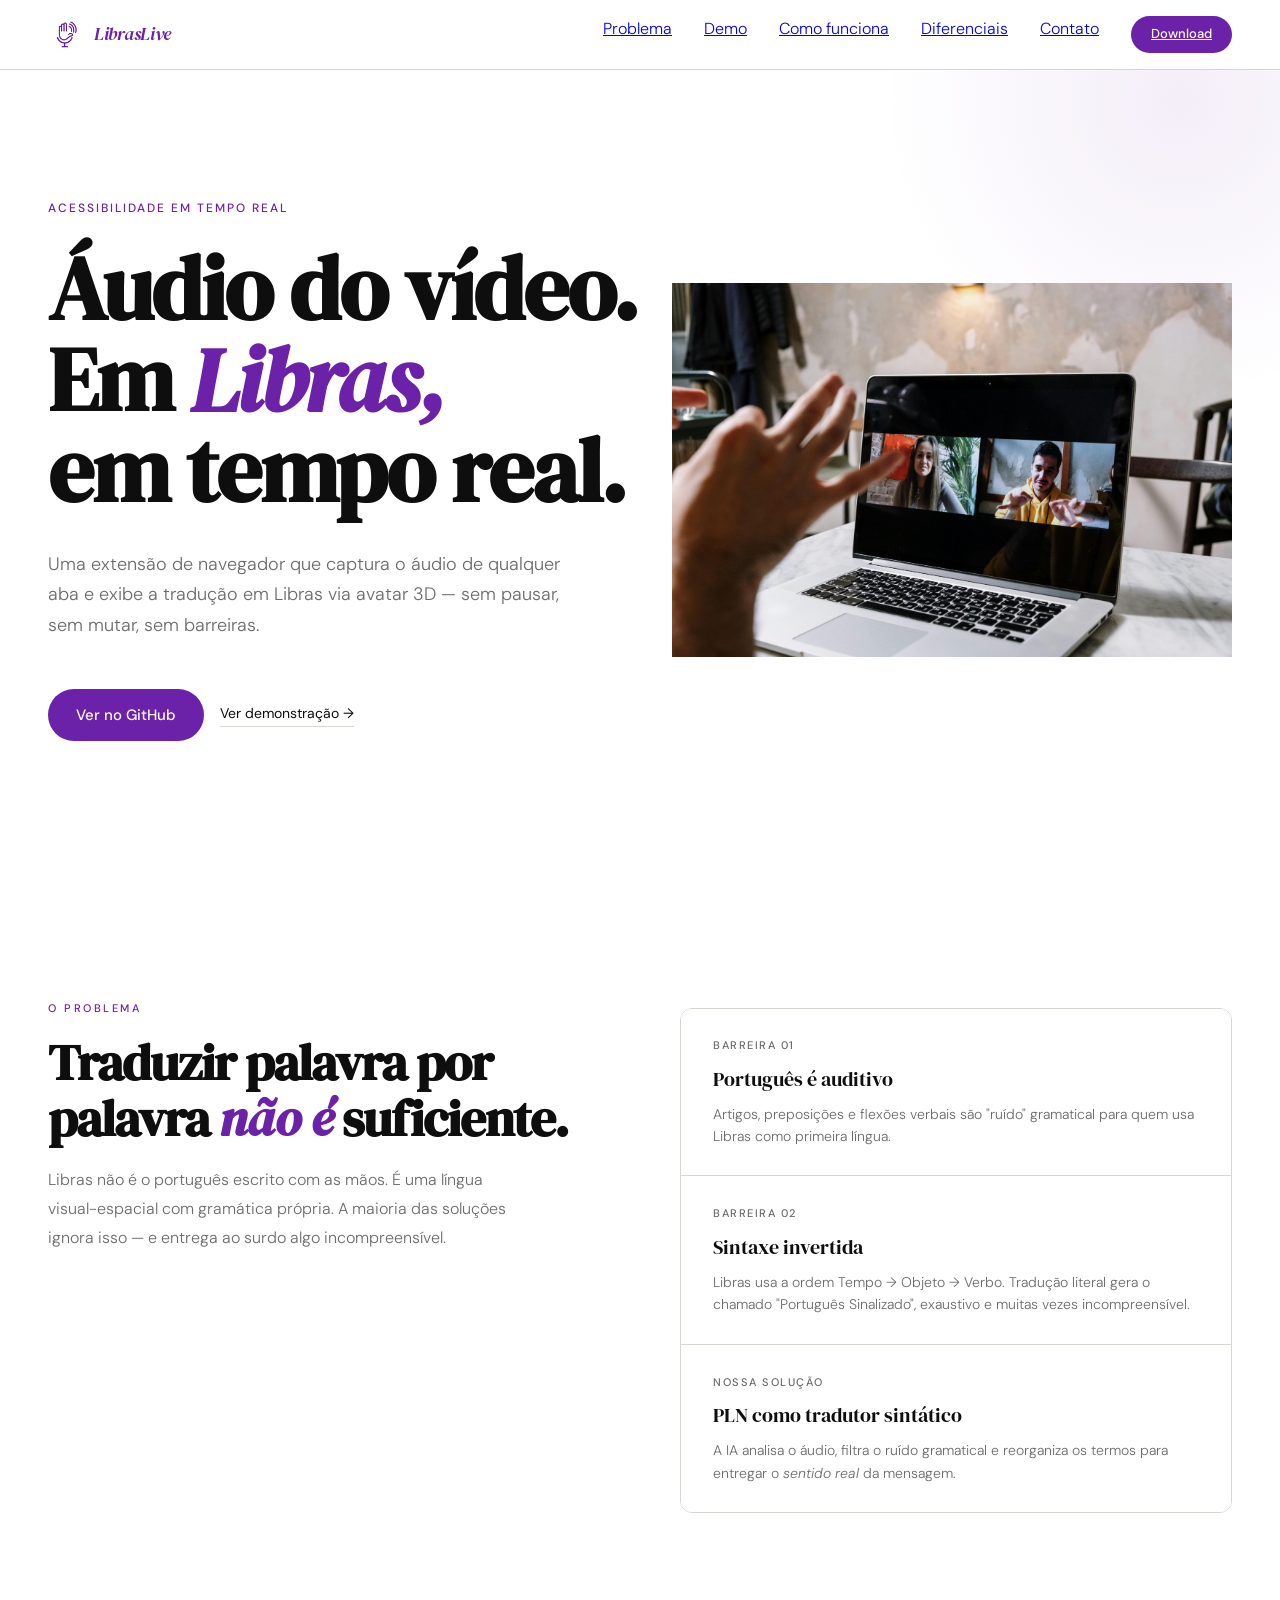
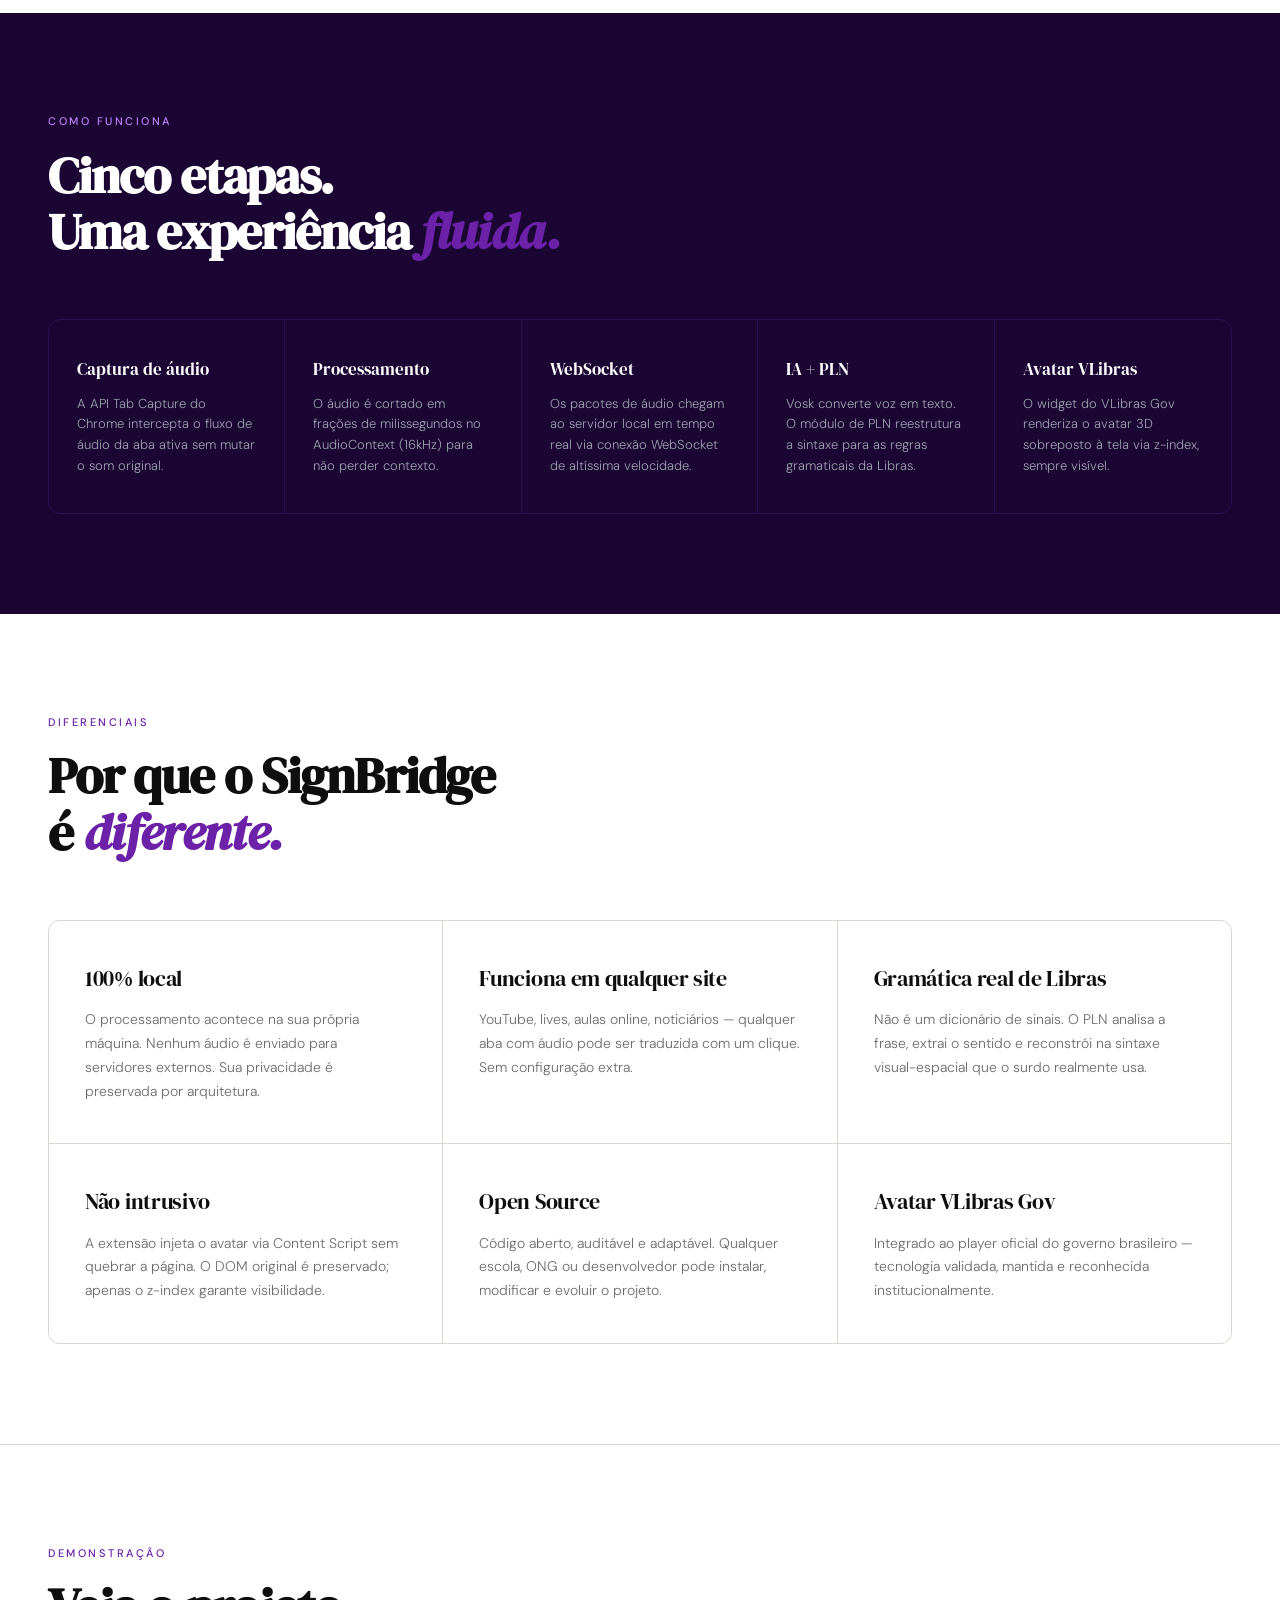
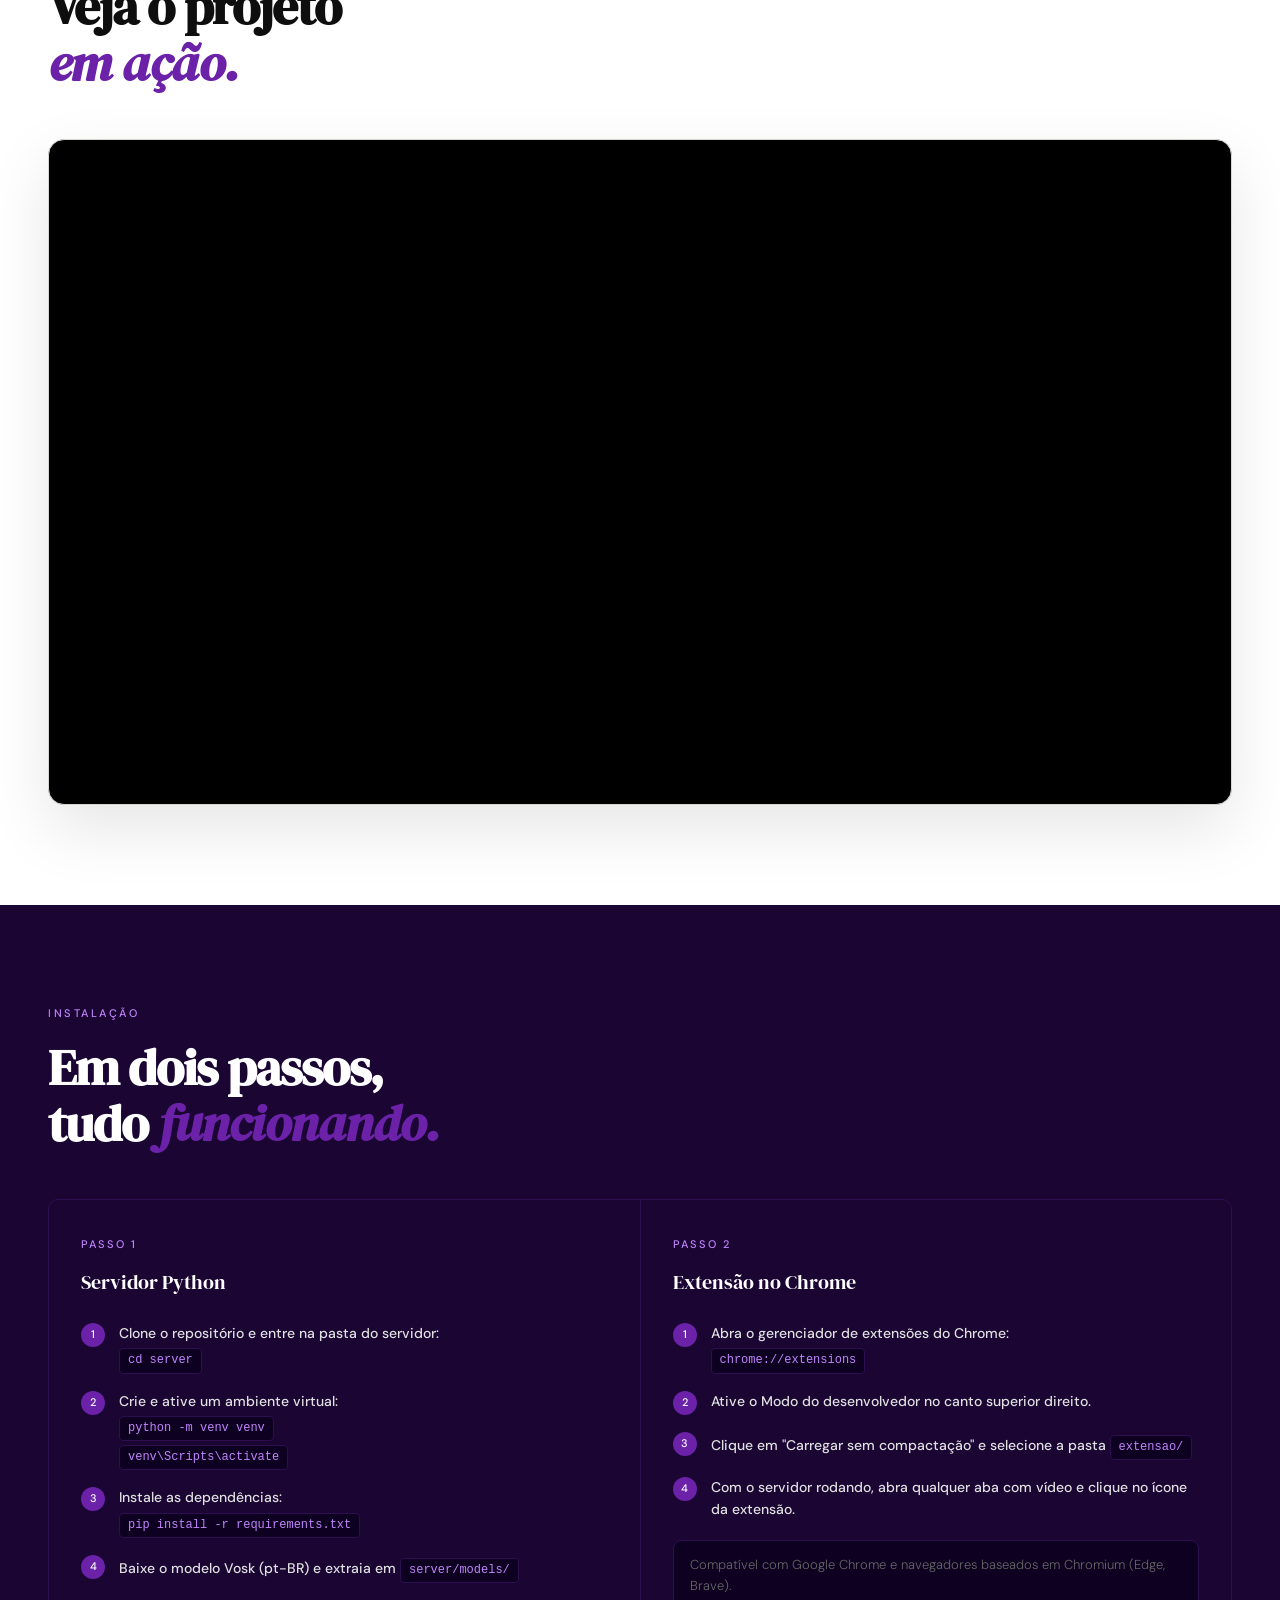
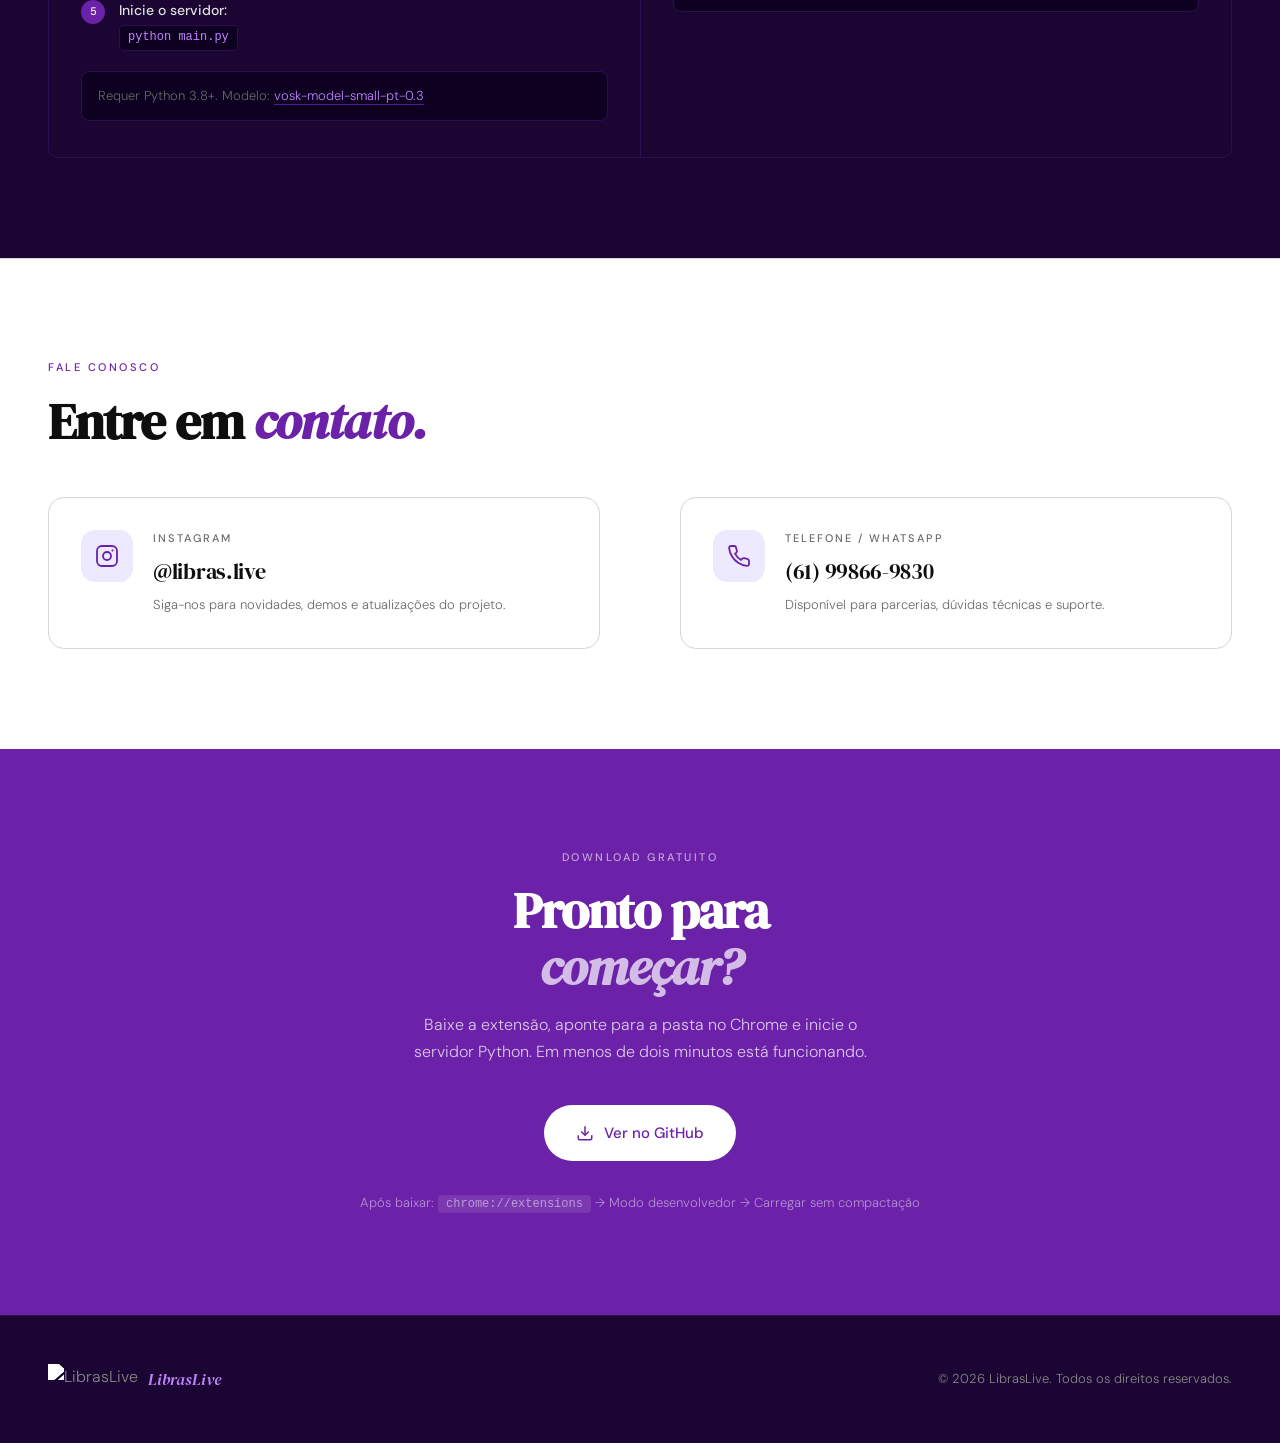
==== commit a399c6d6: "design responsivo muito foda" ====
--- a/index.html
+++ b/index.html
@@ -25,8 +25,8 @@
       --accent-light: #EDE9FE;
       --mid: #6b6b6b;
       --border: #d8d6d0;
-      --serif: \'DM Serif Display\', Georgia, serif;
-      --sans: \'DM Sans\', sans-serif;
+      --serif: 'DM Serif Display', Georgia, serif;
+      --sans: 'DM Sans', sans-serif;
     }
 
     html {
@@ -42,6 +42,17 @@
       overflow-x: hidden;
     }
 
+    /* Responsive safety: media never overflows its container */
+    img {
+      max-width: 100%;
+    }
+
+    /* Long commands wrap instead of forcing horizontal scroll on small screens */
+    code {
+      overflow-wrap: anywhere;
+      word-break: break-word;
+    }
+
     nav {
       position: fixed;
       top: 0;
@@ -81,12 +92,23 @@
       gap: 32px;
     }
 
-    .nav-links a {
-      text-decoration: none;
-      color: var(--mid);
-      font-size: 14px;
-      font-weight: 400;
-      transition: color .2s;
+    @media (max-width: 768px) {
+      .nav-links {
+        overflow-x: auto;
+        flex-wrap: nowrap;
+        width: 100%;
+        justify-content: flex-start;
+        padding-bottom: 4px;
+        -webkit-overflow-scrolling: touch;
+      }
+
+      .nav-links a {
+        white-space: nowrap;
+      }
+
+      .nav-links::-webkit-scrollbar {
+        display: none;
+      }
     }
 
     .nav-links a:hover {
@@ -119,7 +141,7 @@
     }
 
     .hero::before {
-      content: \'\';
+      content: '';
       position: absolute;
       top: -200px;
       right: -200px;
@@ -170,6 +192,7 @@
       display: flex;
       gap: 16px;
       align-items: center;
+      flex-wrap: wrap;
       opacity: 0;
       animation: fadeUp .8s ease forwards .55s;
     }
@@ -286,6 +309,18 @@
       align-items: start;
     }
 
+    @media (max-width: 768px) {
+      .problema {
+        display: flex;
+        flex-direction: column;
+        gap: 2rem;
+      }
+
+      .problema-cards {
+        width: 100%;
+      }
+    }
+
     .problema-desc {
       font-size: 16px;
       color: var(--mid);
@@ -524,6 +559,7 @@
 
     .install-tab-panel {
       flex: 1;
+      min-width: 0;
       border-right: 1px solid #2d0f50;
       padding: 36px 32px;
     }
@@ -581,6 +617,7 @@
       font-size: 14px;
       color: #aaa;
       line-height: 1.6;
+      min-width: 0;
     }
 
     .install-steps-list li p strong {
@@ -590,6 +627,7 @@
 
     .install-steps-list li code {
       display: inline-block;
+      max-width: 100%;
       background: #0d0020;
       border: 1px solid #2d0f50;
       padding: 2px 8px;
@@ -666,7 +704,9 @@
       color: var(--accent);
     }
 
-    .contato-info {}
+    .contato-info {
+      min-width: 0;
+    }
 
     .contato-type {
       font-size: 11px;
@@ -721,6 +761,8 @@
       display: flex;
       justify-content: space-between;
       align-items: center;
+      gap: 20px;
+      flex-wrap: wrap;
     }
 
     footer p {
@@ -750,6 +792,8 @@
     .footer-links {
       display: flex;
       gap: 24px;
+      flex-wrap: wrap;
+      justify-content: center;
     }
 
     .footer-links a {
@@ -791,18 +835,268 @@
       align-items: center;
       gap: 2rem;
       justify-content: center;
+      flex-wrap: wrap;
+    }
+
+    /* Flexible base sizing so text + image share space and never overflow */
+    .hero-div > div:first-child {
+      flex: 1 1 340px;
+      min-width: 0;
+    }
+
+    .hero-image-container {
+      flex: 1 1 340px;
+      max-width: 560px;
     }
 
     .hero-image {
-     width: 100% 
-    }
-
-    .hero-image-container {
-      border-radius: 1rem;
-      aspect-ratio:16/9;
-      max-height: 400px;
-      overflow;
-    }
+      width: 100%;
+      height: 100%;
+      object-fit: cover;
+      display: block;
+    }
+
+    @media (max-width: 768px) {
+      .hero-div {
+        flex-direction: column;
+        gap: 2rem;
+      }
+
+      .hero-div>* {
+        width: 100%;
+      }
+    }
+
+    /* ===== RESPONSIVE (deve vir por ultimo p/ sobrescrever os grids) ===== */
+    /* TABLETS */
+    @media (max-width: 1024px) {
+
+      nav {
+        padding: 16px 24px;
+      }
+
+      .nav-links {
+        gap: 20px;
+      }
+
+      .hero,
+      section,
+      .video-section,
+      .contato,
+      .download-section {
+        padding-left: 24px;
+        padding-right: 24px;
+      }
+
+      .hero-div {
+        flex-direction: column;
+        align-items: center;
+        text-align: center;
+      }
+
+      .hero-sub {
+        max-width: 100%;
+        margin-left: auto;
+        margin-right: auto;
+      }
+
+      .hero-actions {
+        justify-content: center;
+      }
+
+      .hero-image-container {
+        width: 100%;
+        max-width: 700px;
+      }
+
+      .problema {
+        grid-template-columns: 1fr;
+        gap: 48px;
+      }
+
+
+      .contato-grid {
+        grid-template-columns: 1fr;
+        gap: 24px;
+      }
+
+      .steps {
+        grid-template-columns: repeat(2, 1fr);
+      }
+
+      .diferenciais-grid {
+        grid-template-columns: repeat(2, 1fr);
+      }
+
+      .install-tabs {
+        flex-direction: column;
+      }
+
+      .install-tab-panel {
+        border-right: none;
+        border-bottom: 1px solid #2d0f50;
+      }
+
+      .install-tab-panel:last-child {
+        border-bottom: none;
+      }
+    }
+
+
+    /* CELULARES */
+    @media (max-width: 768px) {
+
+      nav {
+        flex-direction: column;
+        gap: 16px;
+        padding: 16px;
+      }
+
+      .nav-links {
+        flex-wrap: wrap;
+        justify-content: center;
+        gap: 12px;
+      }
+
+      .hero {
+        min-height: auto;
+        padding: 180px 20px 60px;
+      }
+
+      .hero h1 {
+        font-size: clamp(40px, 10vw, 60px);
+        letter-spacing: -1px;
+      }
+
+      .hero-sub {
+        font-size: 16px;
+      }
+
+      .hero-actions {
+        flex-direction: column;
+        width: 100%;
+      }
+
+      .btn-primary,
+      .btn-download {
+        width: 100%;
+        justify-content: center;
+      }
+
+      .btn-secondary {
+        justify-content: center;
+      }
+
+      .stats-bar {
+        grid-template-columns: 1fr;
+        padding: 24px 20px;
+      }
+
+      .stat {
+        border-right: none;
+        border-bottom: 1px solid var(--border);
+        padding: 24px 0;
+      }
+
+      .stat:last-child {
+        border-bottom: none;
+      }
+
+      section,
+      .video-section,
+      .contato,
+      .download-section {
+        padding: 72px 20px;
+      }
+
+      .section-title {
+        font-size: 34px;
+      }
+
+      .steps {
+        grid-template-columns: 1fr;
+      }
+
+      .step {
+        border-right: none;
+        border-bottom: 1px solid #2d0f50;
+      }
+
+      .step:last-child {
+        border-bottom: none;
+      }
+
+      .diferenciais-grid {
+        grid-template-columns: 1fr;
+      }
+
+      .contato-card {
+        padding: 20px;
+      }
+
+      .contato-value {
+        font-size: 18px;
+      }
+
+      .video-wrapper {
+        margin-top: 32px;
+      }
+
+      footer {
+        flex-direction: column;
+        gap: 20px;
+        text-align: center;
+        padding: 32px 20px;
+      }
+    }
+
+
+    /* CELULARES PEQUENOS */
+    @media (max-width: 480px) {
+
+      .hero {
+        padding-top: 210px;
+      }
+
+      .hero h1 {
+        font-size: 34px;
+        line-height: 1.1;
+      }
+
+      .hero-sub {
+        font-size: 15px;
+      }
+
+      .section-title {
+        font-size: 28px;
+      }
+
+      .prob-card,
+      .dif-card,
+      .install-tab-panel {
+        padding: 20px;
+      }
+
+      .contato-card {
+        flex-direction: column;
+        align-items: flex-start;
+      }
+
+      .contato-icon {
+        width: 48px;
+        height: 48px;
+      }
+
+      .download-actions {
+        flex-direction: column;
+        width: 100%;
+      }
+
+      .btn-download {
+        width: 100%;
+      }
+    }
+
   </style>
 </head>
 
@@ -968,7 +1262,7 @@
           <li>
             <div class="step-badge">2</div>
             <p><strong>Crie e ative um ambiente
-                virtual:</strong><br><code>python -m venv venv</code><br><code>venv\\Scripts\\activate</code></p>
+                virtual:</strong><br><code>python -m venv venv</code><br><code>venv\Scripts\activate</code></p>
           </li>
           <li>
             <div class="step-badge">3</div>
